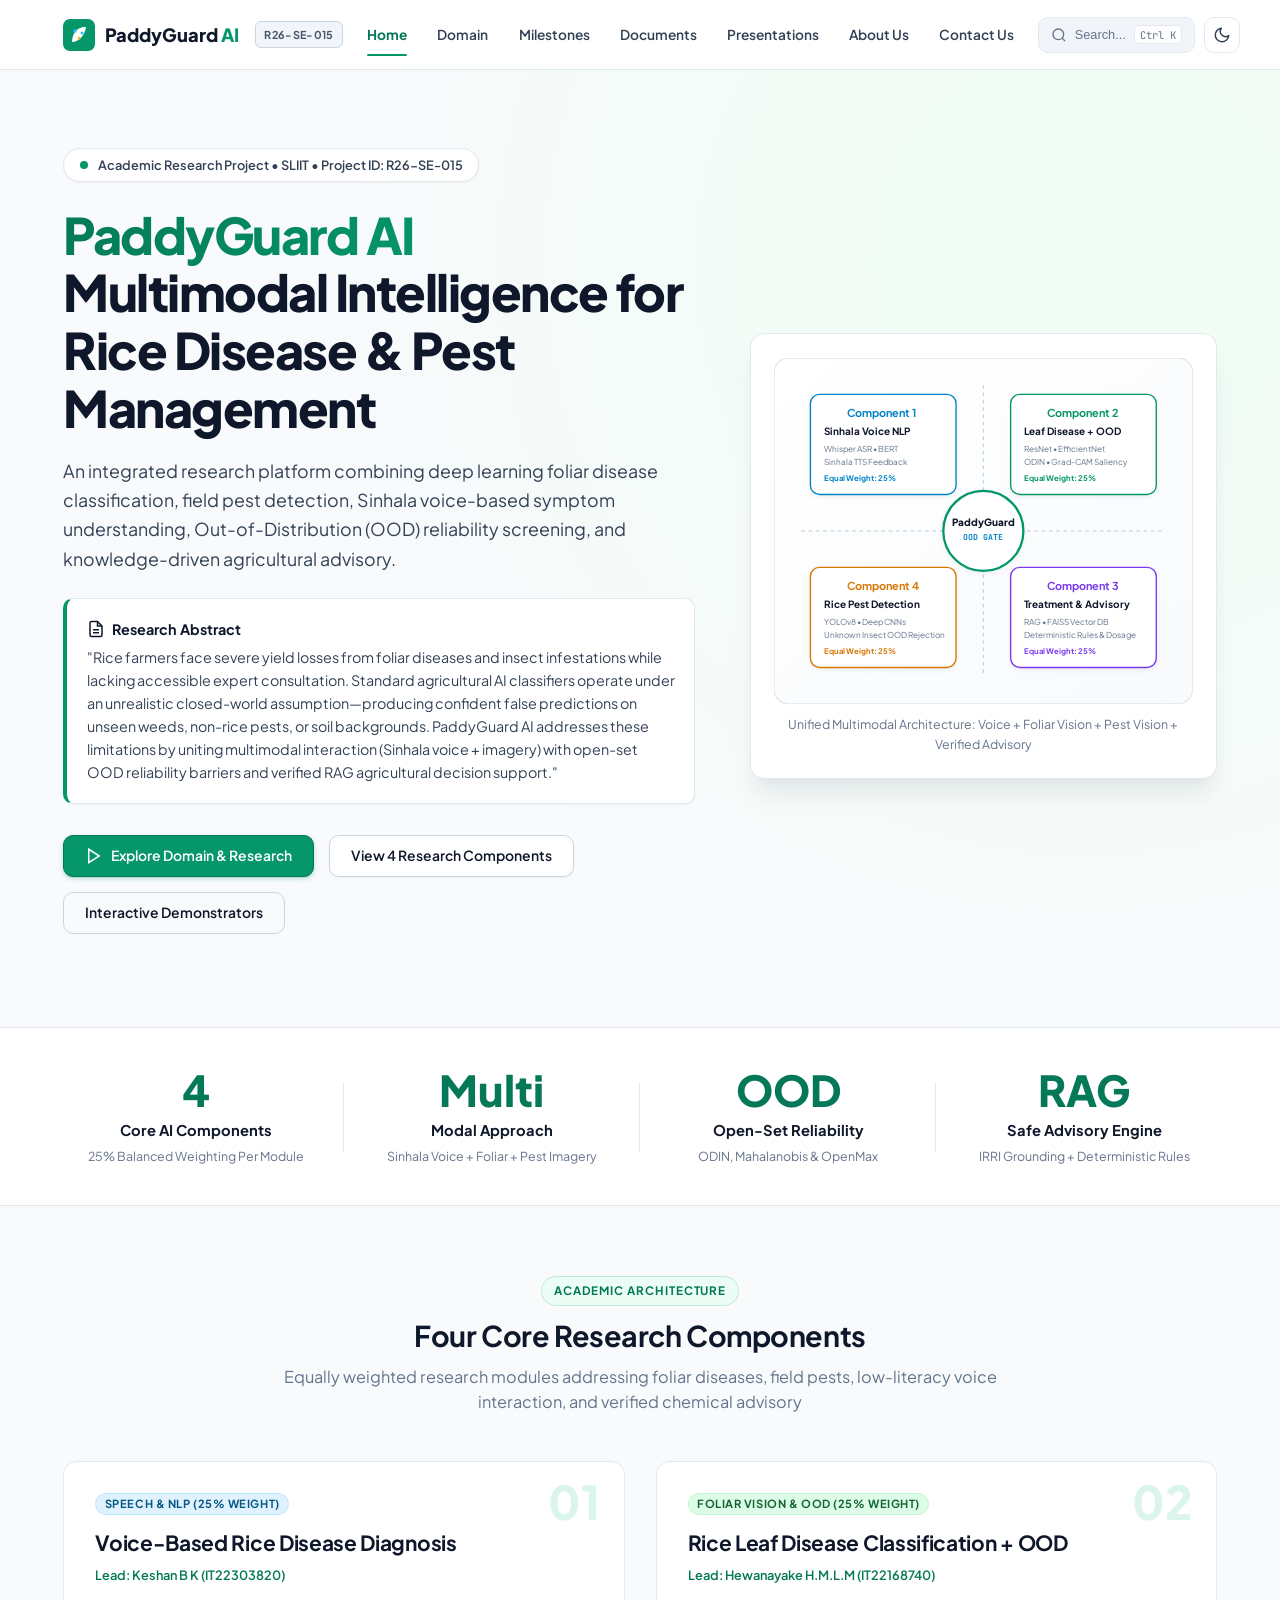
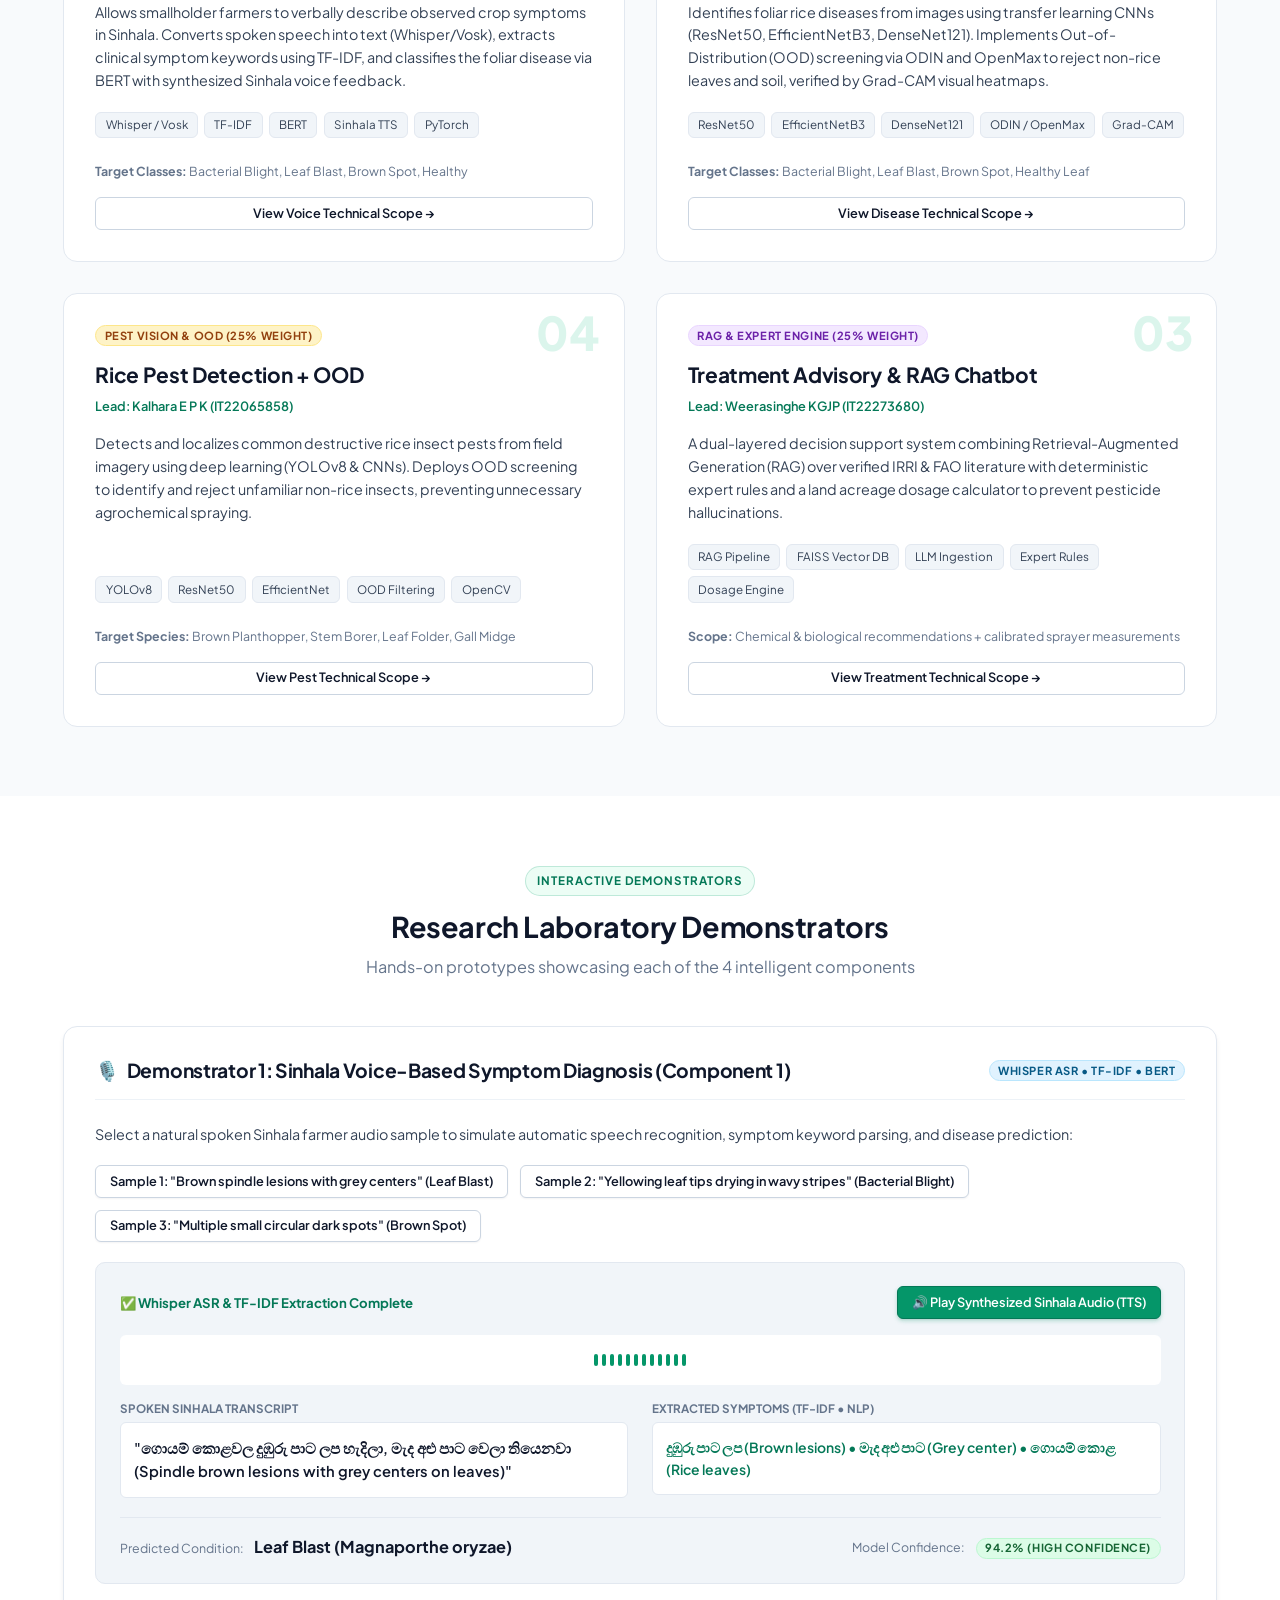
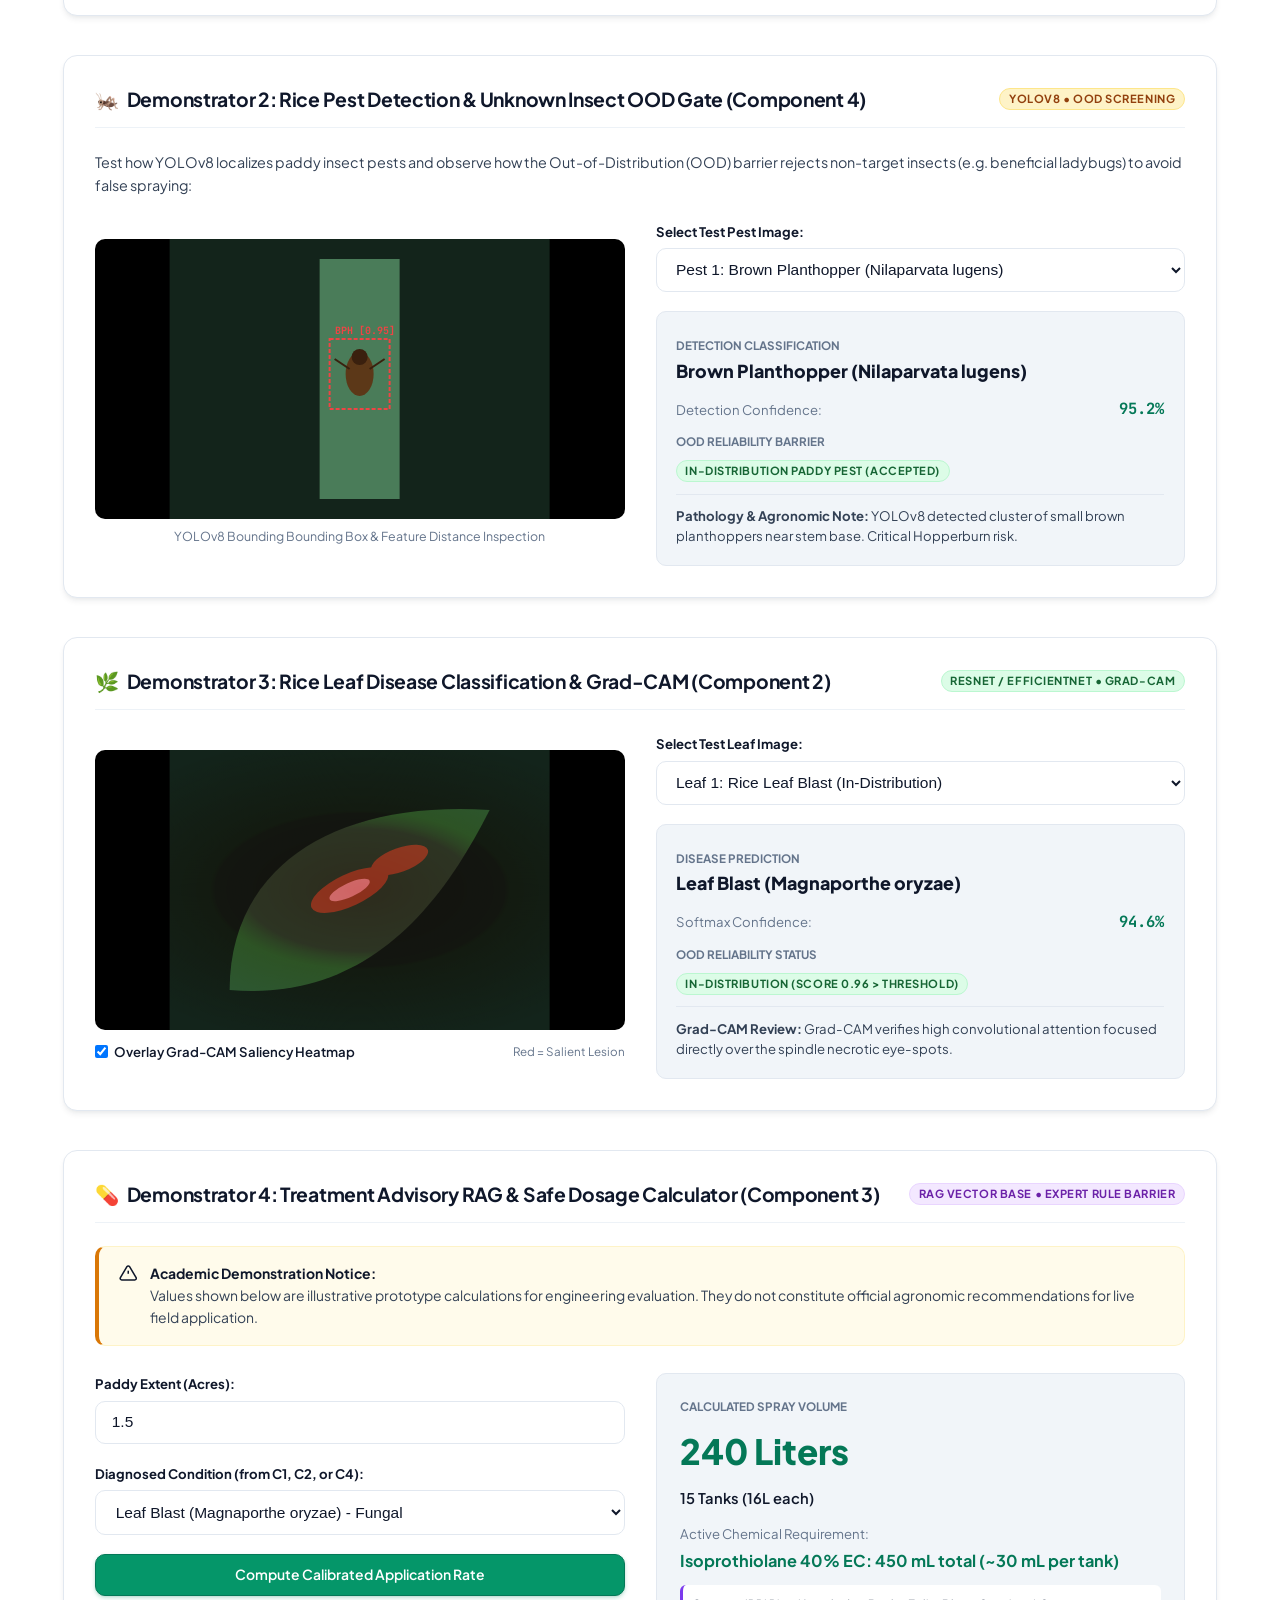
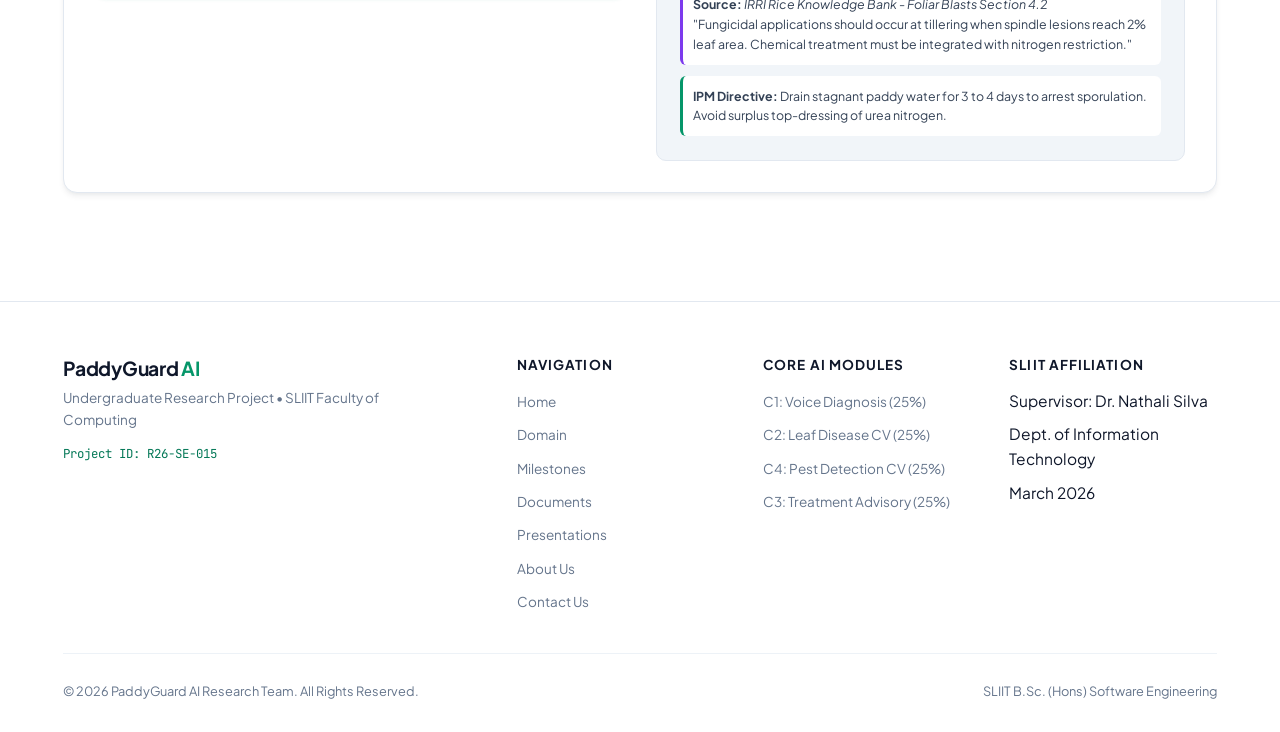
==== index.html @ 1f165900 "donee" ====
<!DOCTYPE html>
<html lang="en" data-theme="light">
<head>
  <meta charset="UTF-8">
  <meta name="viewport" content="width=device-width, initial-scale=1.0">
  <meta http-equiv="X-UA-Compatible" content="ie=edge">

  <!-- SEO Meta Tags -->
  <title>PaddyGuard AI | Multimodal AI Research for Rice Disease &amp; Pest Management</title>
  <meta name="description" content="Academic research website for PaddyGuard AI (Project ID: R26-SE-015, SLIIT). A multimodal AI-based system for rice leaf disease &amp; pest detection, voice diagnosis, treatment recommendation and knowledge assistance.">
  <meta name="keywords" content="PaddyGuard AI, Rice Disease Detection, Rice Pest Detection, Out of Distribution Detection, Voice Diagnosis, RAG Chatbot, Precision Agriculture, SLIIT">
  <meta name="author" content="PaddyGuard AI Research Team">
  <meta name="robots" content="index, follow">

  <link rel="icon" type="image/svg+xml" href="assets/favicon.svg">
  <link rel="preconnect" href="https://fonts.googleapis.com">
  <link rel="preconnect" href="https://fonts.gstatic.com" crossorigin>
  <link href="https://fonts.googleapis.com/css2?family=Plus+Jakarta+Sans:wght@400;500;600;700;800&family=JetBrains+Mono:wght@400;600&display=swap" rel="stylesheet">

  <link rel="stylesheet" href="css/style.css">
  <link rel="stylesheet" href="css/components.css">
  <link rel="stylesheet" href="css/responsive.css">
</head>
<body>

  <div id="scroll-progress" aria-hidden="true"></div>

  <!-- Header -->
  <header class="site-header" role="banner">
    <div class="container nav-container">
      <a href="index.html" class="logo-link" aria-label="PaddyGuard AI Homepage">
        <svg width="32" height="32" viewBox="0 0 64 64" fill="none">
          <rect width="64" height="64" rx="14" fill="#059669" />
          <path d="M18 46 C 18 28, 30 14, 46 16 C 44 32, 32 46, 18 46 Z" fill="#ffffff" />
          <circle cx="24" cy="24" r="3.5" fill="#38bdf8" />
          <circle cx="38" cy="28" r="3" fill="#38bdf8" />
          <circle cx="32" cy="38" r="3" fill="#fbbf24" />
        </svg>
        <span class="logo-text">PaddyGuard <span style="color:var(--brand-emerald)">AI</span></span>
        <span class="logo-badge">R26-SE-015</span>
      </a>

      <nav role="navigation" aria-label="Main Navigation">
        <ul class="nav-menu">
          <li><a href="index.html" class="nav-link active">Home</a></li>
          <li><a href="domain.html" class="nav-link">Domain</a></li>
          <li><a href="milestones.html" class="nav-link">Milestones</a></li>
          <li><a href="documents.html" class="nav-link">Documents</a></li>
          <li><a href="presentations.html" class="nav-link">Presentations</a></li>
          <li><a href="about.html" class="nav-link">About Us</a></li>
          <li><a href="contact.html" class="nav-link">Contact Us</a></li>
        </ul>
      </nav>

      <div class="nav-actions">
        <button id="global-search-btn" class="search-trigger-btn" aria-label="Open Search">
          <svg width="16" height="16" viewBox="0 0 24 24" fill="none" stroke="currentColor" stroke-width="2"><circle cx="11" cy="11" r="8"></circle><line x1="21" y1="21" x2="16.65" y2="16.65"></line></svg>
          <span>Search...</span>
          <kbd class="search-kbd">Ctrl K</kbd>
        </button>
        <button id="theme-toggle-btn" class="icon-btn" aria-label="Toggle Theme">
          <svg width="18" height="18" viewBox="0 0 24 24" fill="none" stroke="currentColor" stroke-width="2"><path d="M21 12.79A9 9 0 1 1 11.21 3 7 7 0 0 0 21 12.79z"></path></svg>
        </button>
        <button id="mobile-menu-btn" class="mobile-menu-btn icon-btn" aria-label="Menu">
          <svg width="22" height="22" viewBox="0 0 24 24" fill="none" stroke="currentColor" stroke-width="2"><line x1="3" y1="12" x2="21" y2="12"></line><line x1="3" y1="6" x2="21" y2="6"></line><line x1="3" y1="18" x2="21" y2="18"></line></svg>
        </button>
      </div>
    </div>
  </header>

  <div id="drawer-backdrop" class="drawer-backdrop" aria-hidden="true"></div>
  <aside id="mobile-nav-drawer" class="mobile-nav-drawer">
    <div class="drawer-header">
      <span style="font-weight:800; color:var(--brand-emerald)">PaddyGuard AI</span>
      <button id="drawer-close-btn" class="icon-btn">✕</button>
    </div>
    <ul class="mobile-nav-links">
      <li><a href="index.html" class="mobile-nav-link active">Home</a></li>
      <li><a href="domain.html" class="mobile-nav-link">Domain &amp; Methodology</a></li>
      <li><a href="milestones.html" class="mobile-nav-link">Milestones Tracker</a></li>
      <li><a href="documents.html" class="mobile-nav-link">Documents Repository</a></li>
      <li><a href="presentations.html" class="mobile-nav-link">Presentations Deck</a></li>
      <li><a href="about.html" class="mobile-nav-link">About Research Team</a></li>
      <li><a href="contact.html" class="mobile-nav-link">Contact &amp; Supervision</a></li>
    </ul>
    <div style="margin-top:auto; font-size:0.8rem; color:var(--text-muted); border-top:1px solid var(--border-color); padding-top:1rem;">
      Project ID: R26-SE-015<br>SLIIT Faculty of Computing
    </div>
  </aside>

  <main id="main-content">

    <!-- ==================== HERO SECTION ==================== -->
    <section class="hero-section">
      <div class="container hero-grid">
        <div class="hero-content">
          <div class="hero-meta-badge">
            <span class="pulse-dot"></span>
            <span>Academic Research Project &bull; SLIIT &bull; Project ID: R26-SE-015</span>
          </div>
          <h1 class="hero-title">
            <span class="gradient-text">PaddyGuard AI</span><br>
            Multimodal Intelligence for Rice Disease &amp; Pest Management
          </h1>
          <p class="hero-lead">
            An integrated research platform combining deep learning foliar disease classification, field pest detection, Sinhala voice-based symptom understanding, Out-of-Distribution (OOD) reliability screening, and knowledge-driven agricultural advisory.
          </p>

          <div class="hero-abstract-card">
            <div class="hero-abstract-title">
              <svg width="18" height="18" viewBox="0 0 24 24" fill="none" stroke="currentColor" stroke-width="2"><path d="M14 2H6a2 2 0 0 0-2 2v16a2 2 0 0 0 2 2h12a2 2 0 0 0 2-2V8z"></path><polyline points="14 2 14 8 20 8"></polyline><line x1="16" y1="13" x2="8" y2="13"></line><line x1="16" y1="17" x2="8" y2="17"></line></svg>
              <span>Research Abstract</span>
            </div>
            <p>
              "Rice farmers face severe yield losses from foliar diseases and insect infestations while lacking accessible expert consultation. Standard agricultural AI classifiers operate under an unrealistic closed-world assumption—producing confident false predictions on unseen weeds, non-rice pests, or soil backgrounds. PaddyGuard AI addresses these limitations by uniting multimodal interaction (Sinhala voice + imagery) with open-set OOD reliability barriers and verified RAG agricultural decision support."
            </p>
          </div>

          <div class="hero-actions">
            <a href="domain.html" class="btn btn-primary">
              <svg width="18" height="18" viewBox="0 0 24 24" fill="none" stroke="currentColor" stroke-width="2"><polygon points="5 3 19 12 5 21 5 3"></polygon></svg>
              Explore Domain &amp; Research
            </a>
            <a href="#four-components" class="btn btn-secondary">
              View 4 Research Components
            </a>
            <a href="#interactive-lab" class="btn btn-outline">
              Interactive Demonstrators
            </a>
          </div>
        </div>

        <!-- Hero Visual: Balanced 4-Quadrant Architecture Diagram -->
        <div class="hero-visual-card">
          <svg viewBox="0 0 460 380" fill="none" class="hero-visual-svg" aria-label="PaddyGuard AI Multimodal Ecosystem">
            <defs>
              <linearGradient id="bgGrad" x1="0%" y1="0%" x2="100%" y2="100%">
                <stop offset="0%" stop-color="#ffffff" />
                <stop offset="100%" stop-color="#f8fafc" />
              </linearGradient>
              <filter id="cardShadow" x="-10%" y="-10%" width="125%" height="125%">
                <feDropShadow dx="0" dy="2" stdDeviation="3" flood-opacity="0.06"/>
              </filter>
            </defs>
            <rect width="460" height="380" rx="16" fill="url(#bgGrad)" stroke="#e2e8f0" stroke-width="1.5" />

            <!-- Connecting Cross Axis -->
            <line x1="230" y1="30" x2="230" y2="350" stroke="#cbd5e1" stroke-width="1.5" stroke-dasharray="4 4"/>
            <line x1="30" y1="190" x2="430" y2="190" stroke="#cbd5e1" stroke-width="1.5" stroke-dasharray="4 4"/>

            <!-- Center Core Hub: Multimodal OOD Gateway -->
            <circle cx="230" cy="190" r="44" fill="#ffffff" stroke="#059669" stroke-width="2.5" filter="url(#cardShadow)"/>
            <text x="230" y="185" font-size="11" font-weight="800" fill="#0f172a" text-anchor="middle" font-family="'Plus Jakarta Sans', sans-serif">PaddyGuard</text>
            <text x="230" y="200" font-size="9" font-weight="700" fill="#0284c7" text-anchor="middle" font-family="'JetBrains Mono', monospace">OOD GATE</text>

            <!-- Q1: Top Left - C1 Voice Diagnosis -->
            <rect x="40" y="40" width="160" height="110" rx="10" fill="#ffffff" stroke="#0284c7" stroke-width="1.5" filter="url(#cardShadow)"/>
            <text x="55" y="65" font-size="18">🎙️</text>
            <text x="80" y="65" font-size="12" font-weight="700" fill="#0284c7">Component 1</text>
            <text x="55" y="85" font-size="11" font-weight="700" fill="#0f172a">Sinhala Voice NLP</text>
            <text x="55" y="103" font-size="9" fill="#64748b">Whisper ASR &bull; BERT</text>
            <text x="55" y="118" font-size="9" fill="#64748b">Sinhala TTS Feedback</text>
            <text x="55" y="135" font-size="8.5" font-weight="700" fill="#0284c7">Equal Weight: 25%</text>

            <!-- Q2: Top Right - C2 Leaf Disease -->
            <rect x="260" y="40" width="160" height="110" rx="10" fill="#ffffff" stroke="#059669" stroke-width="1.5" filter="url(#cardShadow)"/>
            <text x="275" y="65" font-size="18">🌿</text>
            <text x="300" y="65" font-size="12" font-weight="700" fill="#059669">Component 2</text>
            <text x="275" y="85" font-size="11" font-weight="700" fill="#0f172a">Leaf Disease + OOD</text>
            <text x="275" y="103" font-size="9" fill="#64748b">ResNet &bull; EfficientNet</text>
            <text x="275" y="118" font-size="9" fill="#64748b">ODIN &bull; Grad-CAM Saliency</text>
            <text x="275" y="135" font-size="8.5" font-weight="700" fill="#059669">Equal Weight: 25%</text>

            <!-- Q3: Bottom Left - C4 Pest Detection -->
            <rect x="40" y="230" width="160" height="110" rx="10" fill="#ffffff" stroke="#d97706" stroke-width="1.5" filter="url(#cardShadow)"/>
            <text x="55" y="255" font-size="18">🦗</text>
            <text x="80" y="255" font-size="12" font-weight="700" fill="#d97706">Component 4</text>
            <text x="55" y="275" font-size="11" font-weight="700" fill="#0f172a">Rice Pest Detection</text>
            <text x="55" y="293" font-size="9" fill="#64748b">YOLOv8 &bull; Deep CNNs</text>
            <text x="55" y="308" font-size="9" fill="#64748b">Unknown Insect OOD Rejection</text>
            <text x="55" y="325" font-size="8.5" font-weight="700" fill="#d97706">Equal Weight: 25%</text>

            <!-- Q4: Bottom Right - C3 Treatment Advisory -->
            <rect x="260" y="230" width="160" height="110" rx="10" fill="#ffffff" stroke="#7c3aed" stroke-width="1.5" filter="url(#cardShadow)"/>
            <text x="275" y="255" font-size="18">💊</text>
            <text x="300" y="255" font-size="12" font-weight="700" fill="#7c3aed">Component 3</text>
            <text x="275" y="275" font-size="11" font-weight="700" fill="#0f172a">Treatment &amp; Advisory</text>
            <text x="275" y="293" font-size="9" fill="#64748b">RAG &bull; FAISS Vector DB</text>
            <text x="275" y="308" font-size="9" fill="#64748b">Deterministic Rules &amp; Dosage</text>
            <text x="275" y="325" font-size="8.5" font-weight="700" fill="#7c3aed">Equal Weight: 25%</text>
          </svg>

          <div style="text-align:center; font-size:0.8rem; color:var(--text-muted); margin-top:0.75rem;">
            Unified Multimodal Architecture: Voice + Foliar Vision + Pest Vision + Verified Advisory
          </div>
        </div>
      </div>
    </section>

    <!-- ==================== STATS BANNER ==================== -->
    <section class="stats-banner" aria-label="PaddyGuard AI System Pillars">
      <div class="container stats-grid">
        <div class="stat-item">
          <div class="stat-val">4</div>
          <div class="stat-label">Core AI Components</div>
          <div class="stat-desc">25% Balanced Weighting Per Module</div>
        </div>
        <div class="stat-item">
          <div class="stat-val">Multi</div>
          <div class="stat-label">Modal Approach</div>
          <div class="stat-desc">Sinhala Voice + Foliar + Pest Imagery</div>
        </div>
        <div class="stat-item">
          <div class="stat-val">OOD</div>
          <div class="stat-label">Open-Set Reliability</div>
          <div class="stat-desc">ODIN, Mahalanobis &amp; OpenMax</div>
        </div>
        <div class="stat-item">
          <div class="stat-val">RAG</div>
          <div class="stat-label">Safe Advisory Engine</div>
          <div class="stat-desc">IRRI Grounding + Deterministic Rules</div>
        </div>
      </div>
    </section>

    <!-- ==================== FOUR CORE RESEARCH COMPONENTS (BALANCED) ==================== -->
    <section class="section" id="four-components">
      <div class="container">
        <div class="section-header">
          <span class="section-tag">Academic Architecture</span>
          <h2 class="section-title">Four Core Research Components</h2>
          <p class="section-subtitle">
            Equally weighted research modules addressing foliar diseases, field pests, low-literacy voice interaction, and verified chemical advisory
          </p>
        </div>

        <div class="grid grid-2" style="gap:2rem;">

          <!-- C1: Voice Diagnosis -->
          <div class="component-card">
            <span class="component-num">01</span>
            <span class="badge badge-info component-badge">Speech &amp; NLP (25% Weight)</span>
            <h3 class="component-title">Voice-Based Rice Disease Diagnosis</h3>
            <div class="component-lead-by">Lead: Keshan B K (IT22303820)</div>
            <p class="component-desc">
              Allows smallholder farmers to verbally describe observed crop symptoms in Sinhala. Converts spoken speech into text (Whisper/Vosk), extracts clinical symptom keywords using TF-IDF, and classifies the foliar disease via BERT with synthesized Sinhala voice feedback.
            </p>
            <div class="component-tech-pills">
              <span class="tech-pill">Whisper / Vosk</span>
              <span class="tech-pill">TF-IDF</span>
              <span class="tech-pill">BERT</span>
              <span class="tech-pill">Sinhala TTS</span>
              <span class="tech-pill">PyTorch</span>
            </div>
            <div style="font-size:0.8rem; color:var(--text-muted); margin-bottom:1rem;">
              <strong>Target Classes:</strong> Bacterial Blight, Leaf Blast, Brown Spot, Healthy
            </div>
            <a href="domain.html#voice-diagnosis" class="btn btn-outline btn-sm component-footer-btn">
              View Voice Technical Scope &rarr;
            </a>
          </div>

          <!-- C2: Leaf Disease + OOD -->
          <div class="component-card">
            <span class="component-num">02</span>
            <span class="badge badge-success component-badge">Foliar Vision &amp; OOD (25% Weight)</span>
            <h3 class="component-title">Rice Leaf Disease Classification + OOD</h3>
            <div class="component-lead-by">Lead: Hewanayake H.M.L.M (IT22168740)</div>
            <p class="component-desc">
              Identifies foliar rice diseases from images using transfer learning CNNs (ResNet50, EfficientNetB3, DenseNet121). Implements Out-of-Distribution (OOD) screening via ODIN and OpenMax to reject non-rice leaves and soil, verified by Grad-CAM visual heatmaps.
            </p>
            <div class="component-tech-pills">
              <span class="tech-pill">ResNet50</span>
              <span class="tech-pill">EfficientNetB3</span>
              <span class="tech-pill">DenseNet121</span>
              <span class="tech-pill">ODIN / OpenMax</span>
              <span class="tech-pill">Grad-CAM</span>
            </div>
            <div style="font-size:0.8rem; color:var(--text-muted); margin-bottom:1rem;">
              <strong>Target Classes:</strong> Bacterial Blight, Leaf Blast, Brown Spot, Healthy Leaf
            </div>
            <a href="domain.html#disease-classification" class="btn btn-outline btn-sm component-footer-btn">
              View Disease Technical Scope &rarr;
            </a>
          </div>

          <!-- C4: Pest Detection + OOD -->
          <div class="component-card">
            <span class="component-num">04</span>
            <span class="badge badge-warning component-badge">Pest Vision &amp; OOD (25% Weight)</span>
            <h3 class="component-title">Rice Pest Detection + OOD</h3>
            <div class="component-lead-by">Lead: Kalhara E P K (IT22065858)</div>
            <p class="component-desc">
              Detects and localizes common destructive rice insect pests from field imagery using deep learning (YOLOv8 &amp; CNNs). Deploys OOD screening to identify and reject unfamiliar non-rice insects, preventing unnecessary agrochemical spraying.
            </p>
            <div class="component-tech-pills">
              <span class="tech-pill">YOLOv8</span>
              <span class="tech-pill">ResNet50</span>
              <span class="tech-pill">EfficientNet</span>
              <span class="tech-pill">OOD Filtering</span>
              <span class="tech-pill">OpenCV</span>
            </div>
            <div style="font-size:0.8rem; color:var(--text-muted); margin-bottom:1rem;">
              <strong>Target Species:</strong> Brown Planthopper, Stem Borer, Leaf Folder, Gall Midge
            </div>
            <a href="domain.html#pest-detection" class="btn btn-outline btn-sm component-footer-btn">
              View Pest Technical Scope &rarr;
            </a>
          </div>

          <!-- C3: Treatment Advisory & Chatbot -->
          <div class="component-card">
            <span class="component-num">03</span>
            <span class="badge badge-purple component-badge">RAG &amp; Expert Engine (25% Weight)</span>
            <h3 class="component-title">Treatment Advisory &amp; RAG Chatbot</h3>
            <div class="component-lead-by">Lead: Weerasinghe KGJP (IT22273680)</div>
            <p class="component-desc">
              A dual-layered decision support system combining Retrieval-Augmented Generation (RAG) over verified IRRI &amp; FAO literature with deterministic expert rules and a land acreage dosage calculator to prevent pesticide hallucinations.
            </p>
            <div class="component-tech-pills">
              <span class="tech-pill">RAG Pipeline</span>
              <span class="tech-pill">FAISS Vector DB</span>
              <span class="tech-pill">LLM Ingestion</span>
              <span class="tech-pill">Expert Rules</span>
              <span class="tech-pill">Dosage Engine</span>
            </div>
            <div style="font-size:0.8rem; color:var(--text-muted); margin-bottom:1rem;">
              <strong>Scope:</strong> Chemical &amp; biological recommendations + calibrated sprayer measurements
            </div>
            <a href="domain.html#treatment-advisory" class="btn btn-outline btn-sm component-footer-btn">
              View Treatment Technical Scope &rarr;
            </a>
          </div>

        </div>
      </div>
    </section>

    <!-- ==================== FOUR INTERACTIVE RESEARCH DEMONSTRATORS ==================== -->
    <section class="section" style="background:var(--bg-secondary);" id="interactive-lab">
      <div class="container">
        <div class="section-header">
          <span class="section-tag">Interactive Demonstrators</span>
          <h2 class="section-title">Research Laboratory Demonstrators</h2>
          <p class="section-subtitle">
            Hands-on prototypes showcasing each of the 4 intelligent components
          </p>
        </div>

        <!-- DEMO 1: VOICE DIAGNOSIS SIMULATOR (C1) -->
        <div class="sim-widget">
          <div class="sim-header">
            <h3 class="sim-title">
              <span>🎙️</span> Demonstrator 1: Sinhala Voice-Based Symptom Diagnosis (Component 1)
            </h3>
            <span class="badge badge-info">Whisper ASR &bull; TF-IDF &bull; BERT</span>
          </div>

          <p style="font-size:0.925rem; color:var(--text-secondary); margin-bottom:1.25rem;">
            Select a natural spoken Sinhala farmer audio sample to simulate automatic speech recognition, symptom keyword parsing, and disease prediction:
          </p>

          <div class="voice-sample-btn-group">
            <button class="btn btn-secondary btn-sm voice-sample-btn active" data-sample="blast">
              Sample 1: "Brown spindle lesions with grey centers" (Leaf Blast)
            </button>
            <button class="btn btn-secondary btn-sm voice-sample-btn" data-sample="blight">
              Sample 2: "Yellowing leaf tips drying in wavy stripes" (Bacterial Blight)
            </button>
            <button class="btn btn-secondary btn-sm voice-sample-btn" data-sample="brownspot">
              Sample 3: "Multiple small circular dark spots" (Brown Spot)
            </button>
          </div>

          <div class="voice-sim-box">
            <div style="display:flex; justify-content:space-between; align-items:center; flex-wrap:wrap; gap:0.5rem;">
              <span id="voice-sim-status" style="font-size:0.85rem; font-weight:700; color:var(--brand-emerald-dark);">
                ✅ Whisper ASR &amp; TF-IDF Extraction Complete
              </span>
              <button id="voice-play-tts-btn" class="btn btn-primary btn-sm">
                🔊 Play Synthesized Sinhala Audio (TTS)
              </button>
            </div>

            <div class="audio-waveform-canvas">
              <span class="waveform-bar"></span><span class="waveform-bar"></span><span class="waveform-bar"></span>
              <span class="waveform-bar"></span><span class="waveform-bar"></span><span class="waveform-bar"></span>
              <span class="waveform-bar"></span><span class="waveform-bar"></span><span class="waveform-bar"></span>
              <span class="waveform-bar"></span><span class="waveform-bar"></span><span class="waveform-bar"></span>
            </div>

            <div style="display:grid; grid-template-columns:1fr 1fr; gap:1.5rem; margin-top:1rem;">
              <div>
                <div style="font-size:0.75rem; text-transform:uppercase; color:var(--text-muted); font-weight:700; margin-bottom:0.25rem;">Spoken Sinhala Transcript</div>
                <div id="voice-transcript-text" style="font-size:0.95rem; font-weight:600; color:var(--text-primary); background:var(--bg-card); padding:0.85rem; border-radius:var(--radius-sm); border:1px solid var(--border-color);">
                  "ගොයම් කොළවල දුඹුරු පාට ලප හැදිලා, මැද අළු පාට වෙලා තියෙනවා (Spindle brown lesions with grey centers on leaves)"
                </div>
              </div>
              <div>
                <div style="font-size:0.75rem; text-transform:uppercase; color:var(--text-muted); font-weight:700; margin-bottom:0.25rem;">Extracted Symptoms (TF-IDF &bull; NLP)</div>
                <div id="voice-entities-text" style="font-size:0.9rem; color:var(--brand-forest); background:var(--bg-card); padding:0.85rem; border-radius:var(--radius-sm); border:1px solid var(--border-color); font-weight:600;">
                  දුඹුරු පාට ලප (Brown lesions) &bull; මැද අළු පාට (Grey center) &bull; ගොයම් කොළ (Rice leaves)
                </div>
              </div>
            </div>

            <div style="display:flex; justify-content:space-between; align-items:center; margin-top:1.25rem; padding-top:1rem; border-top:1px solid var(--border-color); flex-wrap:wrap; gap:0.5rem;">
              <div>
                <span style="font-size:0.8rem; color:var(--text-muted);">Predicted Condition:</span>
                <strong id="voice-predicted-disease" style="font-size:1.05rem; color:var(--text-primary); margin-left:0.5rem;">Leaf Blast (Magnaporthe oryzae)</strong>
              </div>
              <div>
                <span style="font-size:0.8rem; color:var(--text-muted);">Model Confidence:</span>
                <span id="voice-confidence-score" class="badge badge-success" style="margin-left:0.5rem;">94.2% (High Confidence)</span>
              </div>
            </div>
          </div>
        </div>

        <!-- DEMO 2: RICE PEST DETECTION & UNKNOWN INSECT OOD GATE (C4) -->
        <div class="sim-widget">
          <div class="sim-header">
            <h3 class="sim-title">
              <span>🦗</span> Demonstrator 2: Rice Pest Detection &amp; Unknown Insect OOD Gate (Component 4)
            </h3>
            <span class="badge badge-warning">YOLOv8 &bull; OOD Screening</span>
          </div>

          <p style="font-size:0.925rem; color:var(--text-secondary); margin-bottom:1.5rem;">
            Test how YOLOv8 localizes paddy insect pests and observe how the Out-of-Distribution (OOD) barrier rejects non-target insects (e.g. beneficial ladybugs) to avoid false spraying:
          </p>

          <div class="gradcam-grid">
            <div>
              <div class="leaf-view-card">
                <svg id="pest-image-svg" class="leaf-svg-render" viewBox="0 0 380 280">
                  <!-- Populated via initPestVisualizer -->
                </svg>
              </div>
              <div style="font-size:0.8rem; color:var(--text-muted); margin-top:0.5rem; text-align:center;">
                YOLOv8 Bounding Bounding Box &amp; Feature Distance Inspection
              </div>
            </div>

            <div>
              <div class="calc-input-group">
                <label for="pest-sample-select">Select Test Pest Image:</label>
                <select id="pest-sample-select" class="calc-input">
                  <option value="bph">Pest 1: Brown Planthopper (Nilaparvata lugens)</option>
                  <option value="stemborer">Pest 2: Rice Stem Borer (Scirpophaga incertulas)</option>
                  <option value="leaffolder">Pest 3: Rice Leaf Folder (Cnaphalocrocis medinalis)</option>
                  <option value="gallmidge">Pest 4: Rice Gall Midge (Orseolia oryzae)</option>
                  <option value="ood-bug">Pest 5: Non-Rice Insect / Beneficial Ladybug (OOD Probe)</option>
                </select>
              </div>

              <div style="background:var(--bg-tertiary); padding:1.25rem; border-radius:var(--radius-md); border:1px solid var(--border-color);">
                <div style="margin-bottom:0.75rem;">
                  <span style="font-size:0.75rem; text-transform:uppercase; color:var(--text-muted); font-weight:700;">Detection Classification</span>
                  <div id="pest-pred-label" style="font-size:1.15rem; font-weight:800; color:var(--text-primary);">
                    Brown Planthopper (Nilaparvata lugens)
                  </div>
                </div>

                <div style="margin-bottom:0.75rem; display:flex; align-items:center; justify-content:space-between;">
                  <span style="font-size:0.85rem; color:var(--text-muted);">Detection Confidence:</span>
                  <strong id="pest-pred-conf" style="font-family:var(--font-mono); color:var(--brand-emerald-dark);">95.2%</strong>
                </div>

                <div style="margin-bottom:0.75rem;">
                  <span style="font-size:0.75rem; text-transform:uppercase; color:var(--text-muted); font-weight:700; display:block; margin-bottom:0.35rem;">OOD Reliability Barrier</span>
                  <span id="pest-ood-status" class="badge badge-success">In-Distribution Paddy Pest (Accepted)</span>
                </div>

                <div style="font-size:0.85rem; color:var(--text-secondary); line-height:1.5; border-top:1px solid var(--border-color); padding-top:0.75rem;">
                  <strong>Pathology &amp; Agronomic Note:</strong> <span id="pest-action-note">YOLOv8 detected cluster of small brown planthoppers near stem base. Critical Hopperburn risk.</span>
                </div>
              </div>
            </div>
          </div>
        </div>

        <!-- DEMO 3: LEAF DISEASE GRAD-CAM & OOD (C2) -->
        <div class="sim-widget">
          <div class="sim-header">
            <h3 class="sim-title">
              <span>🌿</span> Demonstrator 3: Rice Leaf Disease Classification &amp; Grad-CAM (Component 2)
            </h3>
            <span class="badge badge-success">ResNet / EfficientNet &bull; Grad-CAM</span>
          </div>

          <div class="gradcam-grid">
            <div>
              <div class="leaf-view-card">
                <svg id="disease-leaf-svg" class="leaf-svg-render" viewBox="0 0 380 280">
                  <!-- Injected via initDiseaseVisualizer -->
                </svg>
                <div id="disease-heatmap-layer" class="heatmap-overlay"></div>
              </div>
              <div style="display:flex; justify-content:space-between; align-items:center; margin-top:0.75rem;">
                <label style="font-size:0.85rem; font-weight:600; cursor:pointer; display:flex; align-items:center; gap:0.4rem;">
                  <input type="checkbox" id="disease-toggle-heatmap" checked>
                  <span>Overlay Grad-CAM Saliency Heatmap</span>
                </label>
                <span style="font-size:0.75rem; color:var(--text-muted);">Red = Salient Lesion</span>
              </div>
            </div>

            <div>
              <div class="calc-input-group">
                <label for="disease-sample-select">Select Test Leaf Image:</label>
                <select id="disease-sample-select" class="calc-input">
                  <option value="blast">Leaf 1: Rice Leaf Blast (In-Distribution)</option>
                  <option value="blight">Leaf 2: Bacterial Leaf Blight (In-Distribution)</option>
                  <option value="brownspot">Leaf 3: Rice Brown Spot (In-Distribution)</option>
                  <option value="healthy">Leaf 4: Healthy Rice Leaf (In-Distribution)</option>
                  <option value="ood-weed">Leaf 5: Non-Rice Weed / Mango Leaf (OOD Probe)</option>
                </select>
              </div>

              <div style="background:var(--bg-tertiary); padding:1.25rem; border-radius:var(--radius-md); border:1px solid var(--border-color);">
                <div style="margin-bottom:0.75rem;">
                  <span style="font-size:0.75rem; text-transform:uppercase; color:var(--text-muted); font-weight:700;">Disease Prediction</span>
                  <div id="disease-pred-label" style="font-size:1.15rem; font-weight:800; color:var(--text-primary);">
                    Leaf Blast (Magnaporthe oryzae)
                  </div>
                </div>

                <div style="margin-bottom:0.75rem; display:flex; align-items:center; justify-content:space-between;">
                  <span style="font-size:0.85rem; color:var(--text-muted);">Softmax Confidence:</span>
                  <strong id="disease-pred-conf" style="font-family:var(--font-mono); color:var(--brand-emerald-dark);">94.6%</strong>
                </div>

                <div style="margin-bottom:0.75rem;">
                  <span style="font-size:0.75rem; text-transform:uppercase; color:var(--text-muted); font-weight:700; display:block; margin-bottom:0.35rem;">OOD Reliability Status</span>
                  <span id="disease-ood-status" class="badge badge-success">In-Distribution (Score 0.96 > Threshold)</span>
                </div>

                <div style="font-size:0.85rem; color:var(--text-secondary); line-height:1.5; border-top:1px solid var(--border-color); padding-top:0.75rem;">
                  <strong>Grad-CAM Review:</strong> <span id="disease-explain-note">Grad-CAM verifies high convolutional attention focused directly over the spindle necrotic eye-spots.</span>
                </div>
              </div>
            </div>
          </div>
        </div>

        <!-- DEMO 4: TREATMENT ADVISORY & DOSAGE ENGINE (C3) -->
        <div class="sim-widget">
          <div class="sim-header">
            <h3 class="sim-title">
              <span>💊</span> Demonstrator 4: Treatment Advisory RAG &amp; Safe Dosage Calculator (Component 3)
            </h3>
            <span class="badge badge-purple">RAG Vector Base &bull; Expert Rule Barrier</span>
          </div>

          <div class="academic-notice warning">
            <svg width="20" height="20" viewBox="0 0 24 24" fill="none" stroke="currentColor" stroke-width="2"><path d="M10.29 3.86L1.82 18a2 2 0 0 0 1.71 3h16.94a2 2 0 0 0 1.71-3L13.71 3.86a2 2 0 0 0-3.42 0z"></path><line x1="12" y1="9" x2="12" y2="13"></line><line x1="12" y1="17" x2="12.01" y2="17"></line></svg>
            <div>
              <strong>Academic Demonstration Notice:</strong>
              <p>Values shown below are illustrative prototype calculations for engineering evaluation. They do not constitute official agronomic recommendations for live field application.</p>
            </div>
          </div>

          <div class="dosage-calc-grid">
            <div>
              <div class="calc-input-group">
                <label for="advisory-acres-input">Paddy Extent (Acres):</label>
                <input type="number" id="advisory-acres-input" class="calc-input" value="1.5" min="0.25" max="20" step="0.25">
              </div>

              <div class="calc-input-group">
                <label for="advisory-target-select">Diagnosed Condition (from C1, C2, or C4):</label>
                <select id="advisory-target-select" class="calc-input">
                  <option value="blast">Leaf Blast (Magnaporthe oryzae) - Fungal</option>
                  <option value="blight">Bacterial Leaf Blight (Xanthomonas oryzae) - Bacterial</option>
                  <option value="bph">Brown Planthopper (Nilaparvata lugens) - Insect Pest</option>
                  <option value="stemborer">Rice Stem Borer (Scirpophaga incertulas) - Insect Pest</option>
                </select>
              </div>

              <button id="advisory-calc-btn" class="btn btn-primary" style="width:100%;">
                Compute Calibrated Application Rate
              </button>
            </div>

            <div class="calc-result-card">
              <span style="font-size:0.75rem; text-transform:uppercase; color:var(--text-muted); font-weight:700;">Calculated Spray Volume</span>
              <div id="advisory-water-vol" class="calc-highlight-number">240 Liters</div>
              <div id="advisory-tank-count" style="font-size:0.95rem; font-weight:600; color:var(--text-primary); margin-bottom:0.75rem;">15 Tanks (16L each)</div>

              <div style="font-size:0.85rem; color:var(--text-muted); margin-bottom:0.25rem;">Active Chemical Requirement:</div>
              <div id="advisory-chem-amount" style="font-size:1.05rem; font-weight:700; color:var(--brand-forest); margin-bottom:0.75rem;">
                Isoprothiolane 40% EC: 450 mL total (~30 mL per tank)
              </div>

              <div id="advisory-rag-snippet" style="font-size:0.8rem; color:var(--text-secondary); background:var(--bg-secondary); padding:0.65rem; border-radius:var(--radius-sm); margin-bottom:0.75rem; border-left:3px solid var(--brand-purple);">
                <strong>Source:</strong> <em>IRRI Rice Knowledge Bank</em><br>
                "Chemical treatment must be integrated with nitrogen restriction."
              </div>

              <div style="font-size:0.8rem; color:var(--text-secondary); background:var(--bg-secondary); padding:0.65rem; border-radius:var(--radius-sm); border-left:3px solid var(--brand-emerald);">
                <strong>IPM Directive:</strong> <span id="advisory-ipm-note">Drain stagnant paddy water for 3-4 days to arrest sporulation.</span>
              </div>
            </div>
          </div>
        </div>

      </div>
    </section>

  </main>

  <!-- Footer -->
  <footer class="site-footer" role="contentinfo">
    <div class="container">
      <div class="footer-grid">
        <div class="footer-brand">
          <h3>PaddyGuard <span style="color:var(--brand-emerald)">AI</span></h3>
          <p>Undergraduate Research Project &bull; SLIIT Faculty of Computing</p>
          <div style="font-family:var(--font-mono); font-size:0.8rem; color:var(--brand-emerald-dark); margin-top:0.5rem;">
            Project ID: R26-SE-015
          </div>
        </div>
        <div class="footer-col">
          <h4>Navigation</h4>
          <ul class="footer-links">
            <li><a href="index.html">Home</a></li>
            <li><a href="domain.html">Domain</a></li>
            <li><a href="milestones.html">Milestones</a></li>
            <li><a href="documents.html">Documents</a></li>
            <li><a href="presentations.html">Presentations</a></li>
            <li><a href="about.html">About Us</a></li>
            <li><a href="contact.html">Contact Us</a></li>
          </ul>
        </div>
        <div class="footer-col">
          <h4>Core AI Modules</h4>
          <ul class="footer-links">
            <li><a href="domain.html#voice-diagnosis">C1: Voice Diagnosis (25%)</a></li>
            <li><a href="domain.html#disease-classification">C2: Leaf Disease CV (25%)</a></li>
            <li><a href="domain.html#pest-detection">C4: Pest Detection CV (25%)</a></li>
            <li><a href="domain.html#treatment-advisory">C3: Treatment Advisory (25%)</a></li>
          </ul>
        </div>
        <div class="footer-col">
          <h4>SLIIT Affiliation</h4>
          <ul class="footer-links">
            <li><span>Supervisor: Dr. Nathali Silva</span></li>
            <li><span>Dept. of Information Technology</span></li>
            <li><span>March 2026</span></li>
          </ul>
        </div>
      </div>
      <div class="footer-bottom">
        <div>&copy; 2026 PaddyGuard AI Research Team. All Rights Reserved.</div>
        <div>SLIIT B.Sc. (Hons) Software Engineering</div>
      </div>
    </div>
  </footer>

  <button id="back-to-top" aria-label="Back to Top">
    <svg width="20" height="20" viewBox="0 0 24 24" fill="none" stroke="currentColor" stroke-width="2.5"><polyline points="18 15 12 9 6 15"></polyline></svg>
  </button>

  <!-- Search Modal -->
  <div id="search-modal" class="modal-overlay" role="dialog" aria-modal="true">
    <div class="modal-content search-modal-content">
      <button class="modal-close-btn">✕</button>
      <h3 style="font-size:1.25rem; margin-bottom:1rem;">Search Research Documentation</h3>
      <div class="search-input-wrapper">
        <input type="text" id="global-search-input" placeholder="Search components, pests, diseases, voice, milestones..." autocomplete="off">
        <span id="search-results-count" style="font-size:0.75rem; color:var(--text-muted); font-family:var(--font-mono);">0 results</span>
      </div>
      <ul id="search-results-list" class="search-results-list"></ul>
    </div>
  </div>

  <script src="js/data.js"></script>
  <script src="js/main.js"></script>
  <script src="js/search.js"></script>
  <script src="js/interactive.js"></script>
</body>
</html>
---- css/style.css ----
/* ==========================================================================
   PaddyGuard AI - Academic Research Web Design System (Clean & Modern 2026)
   Light & Slate-Dark Themes, High Usability, Professional Typography,
   Clean Spacing, Tactile Buttons, Crisp Navbar
   ========================================================================== */

:root {
  /* ----------------- LIGHT THEME (DEFAULT) ----------------- */
  /* Clean, crisp academic research palette (Stanford / Nature / Vercel style) */
  --bg-primary: #f8fafc;        /* Soft modern slate-50 */
  --bg-secondary: #ffffff;      /* Pure clean white */
  --bg-tertiary: #f1f5f9;       /* Slate-100 */
  --bg-card: #ffffff;
  --bg-card-hover: #ffffff;
  --bg-glass: rgba(255, 255, 255, 0.92);

  --text-primary: #0f172a;      /* Rich dark slate-900 */
  --text-secondary: #334155;    /* Slate-700 */
  --text-muted: #64748b;        /* Slate-500 */
  --text-light: #94a3b8;        /* Slate-400 */

  --border-color: #e2e8f0;      /* Slate-200 */
  --border-subtle: #edf2f7;
  --border-focus: #059669;

  /* Refined, Elegant Brand Accents (NOT swamp green!) */
  --brand-forest: #047857;      /* Emerald-700 */
  --brand-forest-dark: #064e3b; /* Emerald-800 */
  --brand-emerald: #059669;     /* Emerald-600 */
  --brand-emerald-dark: #047857;
  --brand-emerald-light: #ecfdf5;/* Emerald-50 */
  --brand-emerald-faint: #f0fdf4;

  --brand-gold: #d97706;        /* Amber-600 */
  --brand-gold-light: #fef3c7;
  --brand-cyan: #0284c7;        /* Sky-600 */
  --brand-cyan-light: #e0f2fe;
  --brand-purple: #7c3aed;      /* Violet-600 */
  --brand-purple-light: #f3e8ff;
  --brand-danger: #dc2626;
  --brand-danger-light: #fee2e2;

  /* Typography */
  --font-sans: 'Plus Jakarta Sans', system-ui, -apple-system, BlinkMacSystemFont, 'Segoe UI', Roboto, Helvetica, Arial, sans-serif;
  --font-mono: 'JetBrains Mono', 'Fira Code', Menlo, Consolas, monospace;

  /* Shadows */
  --shadow-sm: 0 1px 2px 0 rgba(15, 23, 42, 0.05);
  --shadow-md: 0 4px 6px -1px rgba(15, 23, 42, 0.07), 0 2px 4px -2px rgba(15, 23, 42, 0.05);
  --shadow-lg: 0 10px 15px -3px rgba(15, 23, 42, 0.08), 0 4px 6px -4px rgba(15, 23, 42, 0.03);
  --shadow-xl: 0 20px 25px -5px rgba(15, 23, 42, 0.08), 0 8px 10px -6px rgba(15, 23, 42, 0.03);

  /* Radius & Nav Dimensions */
  --radius-sm: 6px;
  --radius-md: 10px;
  --radius-lg: 14px;
  --radius-full: 9999px;
  --nav-height: 70px;
  --max-width: 1200px;

  /* Transitions */
  --transition-fast: 150ms ease;
  --transition-normal: 250ms ease;
}

/* ----------------- DARK THEME (PREMIUM SLATE / ZINC) ----------------- */
/* Clean tech dark mode (GitHub / Vercel style) - NOT muddy green! */
[data-theme="dark"] {
  --bg-primary: #090d16;        /* Deep clean midnight navy-slate */
  --bg-secondary: #0f172a;      /* Slate-900 */
  --bg-tertiary: #1e293b;       /* Slate-800 */
  --bg-card: #0f172a;           /* Clean dark slate card */
  --bg-card-hover: #162035;
  --bg-glass: rgba(15, 23, 42, 0.92);

  --text-primary: #f8fafc;      /* Slate-50 */
  --text-secondary: #cbd5e1;    /* Slate-300 */
  --text-muted: #94a3b8;        /* Slate-400 */
  --text-light: #64748b;        /* Slate-500 */

  --border-color: #243046;      /* Crisp slate border */
  --border-subtle: #1a2436;
  --border-focus: #10b981;

  --brand-forest: #10b981;
  --brand-forest-dark: #059669;
  --brand-emerald: #10b981;
  --brand-emerald-dark: #059669;
  --brand-emerald-light: rgba(16, 185, 129, 0.15);
  --brand-emerald-faint: rgba(16, 185, 129, 0.1);

  --brand-gold: #fbbf24;
  --brand-gold-light: rgba(251, 191, 36, 0.15);
  --brand-cyan: #38bdf8;
  --brand-cyan-light: rgba(56, 189, 248, 0.15);
  --brand-purple: #c084fc;
  --brand-purple-light: rgba(192, 132, 252, 0.15);
  --brand-danger: #f87171;
  --brand-danger-light: rgba(248, 113, 113, 0.15);

  --shadow-sm: 0 1px 2px 0 rgba(0, 0, 0, 0.35);
  --shadow-md: 0 4px 6px -1px rgba(0, 0, 0, 0.45);
  --shadow-lg: 0 10px 15px -3px rgba(0, 0, 0, 0.55);
  --shadow-xl: 0 20px 25px -5px rgba(0, 0, 0, 0.65);
}

/* ==================== RESET & BASE ==================== */
*, *::before, *::after {
  box-sizing: border-box;
  margin: 0;
  padding: 0;
}

html {
  font-family: var(--font-sans);
  font-size: 15.5px;
  line-height: 1.6;
  color: var(--text-primary);
  background-color: var(--bg-primary);
  scroll-behavior: smooth;
  -webkit-font-smoothing: antialiased;
  -moz-osx-font-smoothing: grayscale;
}

body {
  min-height: 100vh;
  display: flex;
  flex-direction: column;
  overflow-x: hidden;
  background-color: var(--bg-primary);
  color: var(--text-primary);
  transition: background-color var(--transition-normal), color var(--transition-normal);
}

:focus-visible {
  outline: 2px solid var(--brand-emerald);
  outline-offset: 3px;
}

#scroll-progress {
  position: fixed;
  top: 0;
  left: 0;
  width: 0%;
  height: 3px;
  background: var(--brand-emerald);
  z-index: 1000;
  transition: width 0.1s ease-out;
}

h1, h2, h3, h4, h5, h6 {
  color: var(--text-primary);
  font-weight: 700;
  line-height: 1.28;
  letter-spacing: -0.015em;
}

h1 { font-size: 2.35rem; }
h2 { font-size: 1.85rem; }
h3 { font-size: 1.35rem; }
h4 { font-size: 1.1rem; }
p { color: var(--text-secondary); margin-bottom: 0.85rem; }
p:last-child { margin-bottom: 0; }

a {
  color: inherit;
  text-decoration: none;
  transition: color var(--transition-fast);
}

a:hover {
  color: var(--brand-emerald);
}

.text-link {
  color: var(--brand-forest);
  text-decoration: underline;
  text-underline-offset: 3px;
}

.text-link:hover {
  color: var(--brand-emerald);
}

img, svg {
  display: block;
  max-width: 100%;
}

.container {
  width: 100%;
  max-width: var(--max-width);
  margin-left: auto;
  margin-right: auto;
  padding-left: 1.5rem;
  padding-right: 1.5rem;
}

.section {
  padding: 4.5rem 0;
  position: relative;
}

.page-header-section {
  padding: 3.5rem 0 2.25rem 0;
  background: var(--bg-tertiary);
  border-bottom: 1px solid var(--border-color);
}

.page-title {
  font-size: 2.5rem;
  font-weight: 800;
  letter-spacing: -0.025em;
  margin-bottom: 0.65rem;
  color: var(--text-primary);
}

.page-subtitle {
  font-size: 1.05rem;
  color: var(--text-secondary);
  max-width: 860px;
  line-height: 1.6;
}

/* Breadcrumbs */
.breadcrumb-nav {
  display: flex;
  align-items: center;
  gap: 0.45rem;
  font-size: 0.85rem;
  color: var(--text-muted);
  margin-bottom: 0.85rem;
}

.breadcrumb-nav a {
  color: var(--text-muted);
  text-decoration: none;
}

.breadcrumb-nav a:hover {
  color: var(--brand-emerald);
}

.breadcrumb-separator {
  color: var(--text-light);
  font-size: 0.75rem;
}

.breadcrumb-current {
  color: var(--text-primary);
  font-weight: 600;
}

.section-header {
  text-align: center;
  max-width: 720px;
  margin: 0 auto 3rem auto;
}

.section-tag {
  display: inline-flex;
  align-items: center;
  gap: 0.4rem;
  font-size: 0.75rem;
  font-weight: 700;
  text-transform: uppercase;
  letter-spacing: 0.08em;
  color: var(--brand-forest);
  background: var(--brand-emerald-light);
  border: 1px solid rgba(5, 150, 105, 0.2);
  padding: 0.3rem 0.75rem;
  border-radius: var(--radius-full);
  margin-bottom: 0.75rem;
}

[data-theme="dark"] .section-tag {
  color: #34d399;
}

.section-title {
  margin-bottom: 0.65rem;
}

.section-subtitle {
  font-size: 1.05rem;
  color: var(--text-muted);
  line-height: 1.55;
}

/* ==================== CLEAN NAVBAR ==================== */
.site-header {
  position: sticky;
  top: 0;
  z-index: 900;
  height: var(--nav-height);
  background: var(--bg-glass);
  backdrop-filter: blur(14px);
  -webkit-backdrop-filter: blur(14px);
  border-bottom: 1px solid var(--border-color);
  transition: all var(--transition-normal);
}

.site-header.scrolled {
  box-shadow: var(--shadow-sm);
  background: var(--bg-secondary);
}

.nav-container {
  display: flex;
  align-items: center;
  justify-content: space-between;
  height: 100%;
  gap: 1rem;
}

.logo-link {
  display: flex;
  align-items: center;
  gap: 0.65rem;
  font-weight: 800;
  font-size: 1.18rem;
  color: var(--text-primary);
  white-space: nowrap;
  flex-shrink: 0;
  text-decoration: none;
}

.logo-badge {
  font-size: 0.7rem;
  font-weight: 700;
  color: #475569;
  background: #f1f5f9;
  border: 1px solid #cbd5e1;
  padding: 0.22rem 0.55rem;
  border-radius: 6px;
  margin-left: 0.35rem;
  letter-spacing: 0.03em;
  white-space: nowrap;
  display: inline-flex;
  align-items: center;
}

[data-theme="dark"] .logo-badge {
  color: #94a3b8;
  background: #1e293b;
  border-color: #334155;
}

.nav-menu {
  display: flex;
  align-items: center;
  list-style: none;
  gap: 0.85rem;
  margin: 0;
  padding: 0;
}

.nav-link {
  font-size: 0.885rem;
  font-weight: 600;
  color: var(--text-secondary);
  padding: 0.45rem 0.55rem;
  position: relative;
  transition: all var(--transition-fast);
  white-space: nowrap !important;
  display: inline-block;
  border-radius: var(--radius-sm);
}

.nav-link:hover {
  color: var(--text-primary);
  background: var(--bg-tertiary);
}

.nav-link.active {
  color: var(--brand-forest);
  font-weight: 700;
}

[data-theme="dark"] .nav-link.active {
  color: var(--brand-emerald);
}

.nav-link.active::after {
  content: '';
  position: absolute;
  bottom: -4px;
  left: 0.55rem;
  right: 0.55rem;
  height: 2.5px;
  background-color: var(--brand-emerald);
  border-radius: var(--radius-full);
}

.nav-actions {
  display: flex;
  align-items: center;
  gap: 0.55rem;
  flex-shrink: 0;
}

.icon-btn {
  background: var(--bg-secondary);
  border: 1px solid var(--border-color);
  color: var(--text-secondary);
  width: 36px;
  height: 36px;
  border-radius: var(--radius-md);
  display: inline-flex;
  align-items: center;
  justify-content: center;
  cursor: pointer;
  transition: all var(--transition-fast);
}

.icon-btn:hover {
  background: var(--bg-tertiary);
  color: var(--text-primary);
  border-color: var(--brand-emerald);
}

.search-trigger-btn {
  display: inline-flex;
  align-items: center;
  gap: 0.5rem;
  padding: 0.35rem 0.75rem;
  height: 36px;
  border-radius: var(--radius-md);
  background: var(--bg-tertiary);
  border: 1px solid var(--border-color);
  color: var(--text-muted);
  font-size: 0.825rem;
  cursor: pointer;
  transition: all var(--transition-fast);
  white-space: nowrap;
}

.search-trigger-btn:hover {
  border-color: var(--brand-emerald);
  color: var(--text-primary);
  background: var(--bg-secondary);
}

.search-kbd {
  font-size: 0.68rem;
  background: var(--bg-secondary);
  border: 1px solid var(--border-color);
  padding: 0.1rem 0.35rem;
  border-radius: 4px;
  color: var(--text-muted);
  font-family: var(--font-mono);
}

.mobile-menu-btn {
  display: none;
  background: transparent;
  border: none;
  color: var(--text-primary);
  padding: 0.4rem;
  cursor: pointer;
}

/* Mobile Drawer */
.mobile-nav-drawer {
  position: fixed;
  top: 0;
  right: -100%;
  width: 290px;
  height: 100vh;
  background: var(--bg-secondary);
  box-shadow: var(--shadow-xl);
  z-index: 1001;
  padding: 1.75rem 1.5rem;
  display: flex;
  flex-direction: column;
  transition: right var(--transition-normal);
  border-left: 1px solid var(--border-color);
}

.mobile-nav-drawer.open {
  right: 0;
}

.drawer-header {
  display: flex;
  align-items: center;
  justify-content: space-between;
  margin-bottom: 1.5rem;
  padding-bottom: 1rem;
  border-bottom: 1px solid var(--border-color);
}

.mobile-nav-links {
  list-style: none;
  display: flex;
  flex-direction: column;
  gap: 0.65rem;
}

.mobile-nav-link {
  font-size: 1rem;
  font-weight: 600;
  color: var(--text-secondary);
  display: block;
  padding: 0.55rem 0.5rem;
  border-radius: var(--radius-sm);
  transition: all var(--transition-fast);
}

.mobile-nav-link:hover,
.mobile-nav-link.active {
  color: var(--brand-forest);
  background: var(--brand-emerald-light);
}

.drawer-backdrop {
  position: fixed;
  inset: 0;
  background: rgba(15, 23, 42, 0.4);
  backdrop-filter: blur(4px);
  z-index: 1000;
  opacity: 0;
  pointer-events: none;
  transition: opacity var(--transition-fast);
}

.drawer-backdrop.active {
  opacity: 1;
  pointer-events: auto;
}

/* ==================== BUTTONS & BADGES ==================== */
.btn {
  display: inline-flex;
  align-items: center;
  justify-content: center;
  gap: 0.5rem;
  font-family: var(--font-sans);
  font-size: 0.9rem;
  font-weight: 600;
  padding: 0.65rem 1.35rem;
  border-radius: var(--radius-md);
  cursor: pointer;
  border: 1px solid transparent;
  transition: all var(--transition-fast);
  text-decoration: none;
  line-height: 1.4;
  white-space: nowrap;
  user-select: none;
}

.btn:active {
  transform: translateY(1px);
}

.btn-primary {
  background: #059669;
  border-color: #047857;
  color: #ffffff !important;
  box-shadow: 0 1px 2px 0 rgba(0, 0, 0, 0.05), 0 2px 4px 0 rgba(5, 150, 105, 0.25);
}

.btn-primary:hover {
  background: #047857;
  border-color: #065f46;
  transform: translateY(-1px);
  box-shadow: 0 4px 6px -1px rgba(0, 0, 0, 0.1), 0 2px 4px -2px rgba(5, 150, 105, 0.3);
}

.btn-secondary {
  background: #ffffff;
  border: 1px solid #cbd5e1;
  color: var(--text-primary) !important;
  box-shadow: var(--shadow-sm);
}

.btn-secondary:hover {
  background: var(--bg-tertiary);
  border-color: #94a3b8;
  transform: translateY(-1px);
  box-shadow: var(--shadow-md);
}

.btn-outline {
  background: transparent;
  border: 1.5px solid #cbd5e1;
  color: var(--text-primary) !important;
}

.btn-outline:hover {
  border-color: #059669;
  color: #059669 !important;
  background: #ecfdf5;
  transform: translateY(-1px);
}

[data-theme="dark"] .btn-secondary {
  background: #1e293b;
  border-color: #334155;
  color: #f8fafc !important;
}

[data-theme="dark"] .btn-secondary:hover {
  background: #334155;
  border-color: #475569;
}

[data-theme="dark"] .btn-outline {
  border-color: #334155;
  color: #cbd5e1 !important;
}

[data-theme="dark"] .btn-outline:hover {
  border-color: #10b981;
  color: #10b981 !important;
  background: rgba(16, 185, 129, 0.12);
}

.btn-sm {
  padding: 0.42rem 0.9rem;
  font-size: 0.825rem;
  border-radius: var(--radius-sm);
}

/* Badges */
.badge {
  display: inline-flex;
  align-items: center;
  gap: 0.3rem;
  font-size: 0.72rem;
  font-weight: 700;
  padding: 0.18rem 0.55rem;
  border-radius: var(--radius-full);
  text-transform: uppercase;
  letter-spacing: 0.05em;
  line-height: 1.25;
  white-space: nowrap;
}

.badge-success {
  background: #dcfce7;
  color: #166534;
  border: 1px solid #bbf7d0;
}

[data-theme="dark"] .badge-success {
  background: rgba(34, 197, 94, 0.18);
  color: #4ade80;
  border-color: rgba(74, 222, 128, 0.3);
}

.badge-warning {
  background: #fef3c7;
  color: #92400e;
  border: 1px solid #fde68a;
}

[data-theme="dark"] .badge-warning {
  background: rgba(245, 158, 11, 0.18);
  color: #fbbf24;
  border-color: rgba(251, 191, 36, 0.3);
}

.badge-info {
  background: #e0f2fe;
  color: #075985;
  border: 1px solid #bae6fd;
}

[data-theme="dark"] .badge-info {
  background: rgba(56, 189, 248, 0.18);
  color: #38bdf8;
  border-color: rgba(56, 189, 248, 0.3);
}

.badge-purple {
  background: #f3e8ff;
  color: #6b21a8;
  border: 1px solid #e9d5ff;
}

[data-theme="dark"] .badge-purple {
  background: rgba(168, 85, 247, 0.18);
  color: #c084fc;
  border-color: rgba(192, 132, 252, 0.3);
}

.badge-neutral {
  background: var(--bg-tertiary);
  color: var(--text-muted);
  border: 1px solid var(--border-color);
}

/* ==================== CARDS & LAYOUTS ==================== */
.card {
  background: var(--bg-card);
  border: 1px solid var(--border-color);
  border-radius: var(--radius-lg);
  padding: 1.65rem;
  box-shadow: var(--shadow-sm);
  transition: all var(--transition-fast);
  position: relative;
}

.card:hover {
  box-shadow: var(--shadow-md);
  border-color: #cbd5e1;
}

[data-theme="dark"] .card:hover {
  border-color: #334155;
}

.grid {
  display: grid;
  gap: 1.35rem;
}

.grid-2 { grid-template-columns: repeat(2, minmax(0, 1fr)); }
.grid-3 { grid-template-columns: repeat(3, minmax(0, 1fr)); }
.grid-4 { grid-template-columns: repeat(4, minmax(0, 1fr)); }

/* Academic Notice Callouts */
.academic-notice {
  background: var(--brand-emerald-faint);
  border: 1px solid rgba(5, 150, 105, 0.2);
  border-left: 4px solid var(--brand-emerald);
  border-radius: var(--radius-md);
  padding: 1rem 1.25rem;
  margin-bottom: 1.75rem;
  display: flex;
  align-items: flex-start;
  gap: 0.85rem;
  font-size: 0.9rem;
}

.academic-notice.warning {
  background: #fffbeb;
  border-color: #fef3c7;
  border-left-color: var(--brand-gold);
}

[data-theme="dark"] .academic-notice.warning {
  background: rgba(245, 158, 11, 0.1);
  border-color: rgba(245, 158, 11, 0.2);
}

.academic-notice p {
  margin: 0;
  color: var(--text-secondary);
}

/* ==================== MODALS ==================== */
.modal-overlay {
  position: fixed;
  inset: 0;
  background: rgba(15, 23, 42, 0.6);
  backdrop-filter: blur(5px);
  z-index: 2000;
  display: flex;
  align-items: center;
  justify-content: center;
  padding: 1.5rem;
  opacity: 0;
  pointer-events: none;
  transition: opacity var(--transition-normal);
}

.modal-overlay.active {
  opacity: 1;
  pointer-events: auto;
}

.modal-content {
  background: var(--bg-secondary);
  border: 1px solid var(--border-color);
  border-radius: var(--radius-lg);
  max-width: 640px;
  width: 100%;
  max-height: 85vh;
  overflow-y: auto;
  box-shadow: var(--shadow-xl);
  padding: 2rem;
  position: relative;
  transform: scale(0.96);
  transition: transform var(--transition-normal);
}

.modal-overlay.active .modal-content {
  transform: scale(1);
}

.modal-close-btn {
  position: absolute;
  top: 1.25rem;
  right: 1.25rem;
  background: transparent;
  border: none;
  color: var(--text-muted);
  font-size: 1.35rem;
  cursor: pointer;
  line-height: 1;
  padding: 0.25rem;
  border-radius: 4px;
}

.modal-close-btn:hover {
  color: var(--text-primary);
}

/* Search Modal */
.search-modal-content {
  max-width: 600px;
  padding: 1.5rem;
}

.search-input-wrapper {
  display: flex;
  align-items: center;
  gap: 0.65rem;
  background: var(--bg-tertiary);
  border: 1.5px solid var(--border-color);
  border-radius: var(--radius-md);
  padding: 0.65rem 0.85rem;
  margin-bottom: 1rem;
}

.search-input-wrapper:focus-within {
  border-color: var(--brand-emerald);
  background: var(--bg-secondary);
}

.search-input-wrapper input {
  flex: 1;
  background: transparent;
  border: none;
  color: var(--text-primary);
  font-family: var(--font-sans);
  font-size: 1rem;
  outline: none;
}

.search-results-list {
  max-height: 360px;
  overflow-y: auto;
  list-style: none;
  display: flex;
  flex-direction: column;
  gap: 0.5rem;
}

.search-result-item {
  padding: 0.75rem 0.85rem;
  background: var(--bg-card);
  border: 1px solid var(--border-color);
  border-radius: var(--radius-md);
  cursor: pointer;
  transition: all var(--transition-fast);
}

.search-result-item:hover {
  border-color: var(--brand-emerald);
  background: var(--brand-emerald-light);
}

.search-result-title {
  font-weight: 700;
  font-size: 0.925rem;
  color: var(--text-primary);
  margin-bottom: 0.2rem;
  display: flex;
  align-items: center;
  justify-content: space-between;
}

.search-result-category {
  font-size: 0.68rem;
  padding: 0.15rem 0.45rem;
  background: var(--bg-tertiary);
  border-radius: var(--radius-full);
  color: var(--text-muted);
}

.search-result-desc {
  font-size: 0.825rem;
  color: var(--text-secondary);
}

/* ==================== FOOTER ==================== */
.site-footer {
  margin-top: auto;
  background: var(--bg-secondary);
  border-top: 1px solid var(--border-color);
  padding: 3.5rem 0 2rem 0;
}

.footer-grid {
  display: grid;
  grid-template-columns: 2fr 1fr 1fr 1fr;
  gap: 2.5rem;
  margin-bottom: 2.5rem;
}

.footer-brand h3 {
  font-size: 1.25rem;
  margin-bottom: 0.4rem;
  color: var(--text-primary);
}

.footer-brand p {
  font-size: 0.875rem;
  color: var(--text-muted);
  max-width: 320px;
  line-height: 1.6;
}

.footer-col h4 {
  font-size: 0.875rem;
  font-weight: 700;
  text-transform: uppercase;
  letter-spacing: 0.08em;
  margin-bottom: 1rem;
  color: var(--text-primary);
}

.footer-links {
  list-style: none;
  display: flex;
  flex-direction: column;
  gap: 0.55rem;
}

.footer-links a {
  font-size: 0.875rem;
  color: var(--text-muted);
}

.footer-links a:hover {
  color: var(--brand-forest);
}

.footer-disclaimer-box {
  background: var(--bg-tertiary);
  border: 1px solid var(--border-color);
  border-radius: var(--radius-md);
  padding: 1rem 1.25rem;
  margin-bottom: 1.75rem;
  font-size: 0.825rem;
  color: var(--text-muted);
  line-height: 1.6;
}

.footer-bottom {
  display: flex;
  align-items: center;
  justify-content: space-between;
  padding-top: 1.75rem;
  border-top: 1px solid var(--border-subtle);
  font-size: 0.825rem;
  color: var(--text-muted);
}

#back-to-top {
  position: fixed;
  bottom: 2rem;
  right: 2rem;
  width: 40px;
  height: 40px;
  border-radius: var(--radius-full);
  background: var(--brand-forest);
  color: #ffffff;
  border: none;
  cursor: pointer;
  display: flex;
  align-items: center;
  justify-content: center;
  box-shadow: var(--shadow-md);
  opacity: 0;
  pointer-events: none;
  transform: translateY(10px);
  transition: all var(--transition-normal);
  z-index: 800;
}

#back-to-top.visible {
  opacity: 1;
  pointer-events: auto;
  transform: translateY(0);
}

#back-to-top:hover {
  background: var(--brand-emerald);
}
---- css/components.css ----
/* ==================== SUB-NAVIGATION & BREADCRUMBS ==================== */
.sub-nav-bar {
  background: var(--bg-secondary);
  border-bottom: 1px solid var(--border-color);
  position: sticky;
  top: var(--nav-height);
  z-index: 850;
  box-shadow: 0 1px 3px rgba(15, 23, 42, 0.03);
}

.sub-nav-links {
  display: flex;
  align-items: center;
  gap: 0.55rem;
  padding: 0.65rem 0;
  overflow-x: auto;
  white-space: nowrap;
  scrollbar-width: none;
}

.sub-nav-links::-webkit-scrollbar {
  display: none;
}

.sub-nav-link {
  font-size: 0.835rem;
  font-weight: 600;
  color: var(--text-secondary);
  padding: 0.38rem 0.85rem;
  border-radius: var(--radius-full);
  border: 1px solid var(--border-color);
  background: var(--bg-tertiary);
  transition: all var(--transition-fast);
  text-decoration: none;
  white-space: nowrap;
  display: inline-flex;
  align-items: center;
}

.sub-nav-link:hover {
  background: var(--bg-secondary);
  color: var(--text-primary);
  border-color: #94a3b8;
  transform: translateY(-1px);
}

.sub-nav-link.active {
  background: #0f172a;
  color: #ffffff !important;
  border-color: #0f172a;
  box-shadow: var(--shadow-sm);
}

[data-theme="dark"] .sub-nav-link.active {
  background: #38bdf8;
  color: #090d16 !important;
  border-color: #38bdf8;
}

.breadcrumb-nav {
  display: flex;
  align-items: center;
  gap: 0.5rem;
  font-size: 0.825rem;
  color: var(--text-muted);
  margin-bottom: 0.75rem;
}

.breadcrumb-nav a {
  color: var(--text-muted);
  text-decoration: none;
}

.breadcrumb-nav a:hover {
  color: var(--brand-forest);
}

.breadcrumb-separator {
  color: #cbd5e1;
}

.breadcrumb-current {
  color: var(--text-primary);
  font-weight: 600;
}

/* ==================== HERO SECTION ==================== */
.hero-section {
  padding: 5rem 0 4rem 0;
  position: relative;
  overflow: hidden;
  background: radial-gradient(circle at 85% 20%, var(--brand-emerald-faint) 0%, transparent 60%);
}

.hero-grid {
  display: grid;
  grid-template-columns: 1.15fr 0.85fr;
  gap: 3.5rem;
  align-items: center;
}

.hero-meta-badge {
  display: inline-flex;
  align-items: center;
  gap: 0.65rem;
  padding: 0.4rem 1rem;
  border-radius: var(--radius-full);
  background: var(--bg-card);
  border: 1px solid var(--border-color);
  font-size: 0.825rem;
  font-weight: 600;
  color: var(--text-secondary);
  margin-bottom: 1.5rem;
  box-shadow: var(--shadow-sm);
}

.pulse-dot {
  width: 8px;
  height: 8px;
  border-radius: 50%;
  background: var(--brand-emerald);
  box-shadow: 0 0 0 0 rgba(16, 185, 129, 0.7);
  animation: pulse-ring 2s infinite cubic-bezier(0.66, 0, 0, 1);
}

@keyframes pulse-ring {
  0% { box-shadow: 0 0 0 0 rgba(16, 185, 129, 0.7); }
  70% { box-shadow: 0 0 0 8px rgba(16, 185, 129, 0); }
  100% { box-shadow: 0 0 0 0 rgba(16, 185, 129, 0); }
}

.hero-title {
  font-size: 3.25rem;
  font-weight: 800;
  line-height: 1.15;
  letter-spacing: -0.03em;
  margin-bottom: 1.25rem;
  color: var(--text-primary);
}

.hero-title .gradient-text {
  background: linear-gradient(135deg, var(--brand-forest), var(--brand-emerald));
  -webkit-background-clip: text;
  -webkit-text-fill-color: transparent;
}

[data-theme="dark"] .hero-title .gradient-text {
  background: linear-gradient(135deg, #34d399, #10b981);
  -webkit-background-clip: text;
  -webkit-text-fill-color: transparent;
}

.hero-lead {
  font-size: 1.15rem;
  line-height: 1.65;
  color: var(--text-secondary);
  margin-bottom: 1.5rem;
}

.hero-abstract-card {
  background: var(--bg-card);
  border: 1px solid var(--border-color);
  border-radius: var(--radius-md);
  padding: 1.25rem;
  margin-bottom: 2rem;
  font-size: 0.925rem;
  border-left: 4px solid var(--brand-emerald);
  box-shadow: var(--shadow-sm);
}

.hero-abstract-title {
  font-weight: 700;
  color: var(--text-primary);
  margin-bottom: 0.35rem;
  display: flex;
  align-items: center;
  gap: 0.5rem;
}

.hero-actions {
  display: flex;
  flex-wrap: wrap;
  gap: 1rem;
  margin-bottom: 2rem;
}

/* Hero Visual SVG / CSS Illustration */
.hero-visual-card {
  position: relative;
  background: var(--bg-card);
  border: 1px solid var(--border-color);
  border-radius: var(--radius-lg);
  padding: 1.5rem;
  box-shadow: var(--shadow-xl);
  overflow: hidden;
}

.hero-visual-svg {
  width: 100%;
  height: auto;
  border-radius: var(--radius-md);
  background: var(--bg-secondary);
}

.visual-legend {
  display: grid;
  grid-template-columns: repeat(2, 1fr);
  gap: 0.75rem;
  margin-top: 1rem;
  padding-top: 1rem;
  border-top: 1px solid var(--border-subtle);
  font-size: 0.8rem;
}

.legend-item {
  display: flex;
  align-items: center;
  gap: 0.5rem;
  color: var(--text-secondary);
}

.legend-dot {
  width: 10px;
  height: 10px;
  border-radius: 50%;
}

/* ==================== STATISTICS COUNTERS ==================== */
.stats-banner {
  background: var(--bg-secondary);
  border-top: 1px solid var(--border-color);
  border-bottom: 1px solid var(--border-color);
  padding: 2.5rem 0;
}

.stats-grid {
  display: grid;
  grid-template-columns: repeat(4, 1fr);
  gap: 2rem;
  text-align: center;
}

.stat-item {
  position: relative;
}

.stat-item:not(:last-child)::after {
  content: '';
  position: absolute;
  right: -1rem;
  top: 15%;
  height: 70%;
  width: 1px;
  background: var(--border-color);
}

.stat-val {
  font-size: 2.75rem;
  font-weight: 800;
  color: var(--brand-forest);
  line-height: 1.1;
  margin-bottom: 0.35rem;
  font-family: var(--font-sans);
}

[data-theme="dark"] .stat-val {
  color: var(--brand-emerald);
}

.stat-label {
  font-size: 0.95rem;
  font-weight: 700;
  color: var(--text-primary);
  margin-bottom: 0.25rem;
}

.stat-desc {
  font-size: 0.8rem;
  color: var(--text-muted);
}

/* ==================== 4 CORE RESEARCH COMPONENTS ==================== */
.component-card {
  background: var(--bg-card);
  border: 1px solid var(--border-color);
  border-radius: var(--radius-lg);
  padding: 2rem;
  display: flex;
  flex-direction: column;
  height: 100%;
  transition: all var(--transition-normal);
  position: relative;
  overflow: hidden;
}

.component-card:hover {
  border-color: var(--brand-emerald);
  box-shadow: var(--shadow-lg);
  transform: translateY(-4px);
}

.component-num {
  font-size: 3rem;
  font-weight: 900;
  line-height: 1;
  color: rgba(16, 185, 129, 0.15);
  position: absolute;
  top: 1rem;
  right: 1.5rem;
}

.component-badge {
  align-self: flex-start;
  margin-bottom: 1rem;
}

.component-title {
  font-size: 1.35rem;
  margin-bottom: 0.5rem;
  color: var(--text-primary);
}

.component-lead-by {
  font-size: 0.825rem;
  color: var(--brand-emerald-dark);
  font-weight: 600;
  margin-bottom: 1rem;
}

[data-theme="dark"] .component-lead-by {
  color: var(--brand-emerald);
}

.component-desc {
  font-size: 0.925rem;
  color: var(--text-secondary);
  margin-bottom: 1.25rem;
  flex-grow: 1;
}

.component-tech-pills {
  display: flex;
  flex-wrap: wrap;
  gap: 0.4rem;
  margin-bottom: 1.5rem;
}

.tech-pill {
  font-size: 0.75rem;
  background: var(--bg-tertiary);
  border: 1px solid var(--border-color);
  padding: 0.2rem 0.6rem;
  border-radius: var(--radius-sm);
  color: var(--text-secondary);
}

.component-footer-btn {
  margin-top: auto;
  width: 100%;
}

/* ==================== INTERACTIVE PIPELINE FLOW ==================== */
.pipeline-container {
  background: var(--bg-card);
  border: 1px solid var(--border-color);
  border-radius: var(--radius-lg);
  padding: 2.5rem 1.5rem;
  margin: 3rem 0;
  box-shadow: var(--shadow-md);
}

.pipeline-flow {
  display: flex;
  align-items: center;
  justify-content: space-between;
  gap: 0.5rem;
  overflow-x: auto;
  padding-bottom: 1rem;
}

.pipeline-stage {
  flex: 1;
  min-width: 140px;
  background: var(--bg-secondary);
  border: 1px solid var(--border-color);
  border-radius: var(--radius-md);
  padding: 1.25rem 0.85rem;
  text-align: center;
  cursor: pointer;
  transition: all var(--transition-fast);
  position: relative;
}

.pipeline-stage:hover,
.pipeline-stage.active {
  border-color: var(--brand-emerald);
  background: var(--brand-emerald-faint);
  transform: translateY(-2px);
  box-shadow: var(--shadow-md);
}

.pipeline-stage.active::after {
  content: '';
  position: absolute;
  bottom: -6px;
  left: 50%;
  transform: translateX(-50%);
  width: 12px;
  height: 12px;
  background: var(--brand-emerald);
  clip-path: polygon(50% 100%, 0 0, 100% 0);
}

.pipeline-stage-icon {
  font-size: 1.5rem;
  margin-bottom: 0.5rem;
}

.pipeline-stage-name {
  font-size: 0.85rem;
  font-weight: 700;
  color: var(--text-primary);
}

.pipeline-arrow {
  color: var(--brand-emerald);
  font-size: 1.25rem;
  opacity: 0.6;
}

.pipeline-detail-card {
  margin-top: 1.5rem;
  padding: 1.5rem;
  background: var(--bg-tertiary);
  border-radius: var(--radius-md);
  border: 1px solid var(--border-color);
}

/* ==================== SYSTEM ARCHITECTURE VIEWER ==================== */
.architecture-viewer-card {
  background: var(--bg-card);
  border: 1px solid var(--border-color);
  border-radius: var(--radius-lg);
  overflow: hidden;
  box-shadow: var(--shadow-xl);
}

.architecture-toolbar {
  display: flex;
  align-items: center;
  justify-content: space-between;
  padding: 1rem 1.5rem;
  background: var(--bg-secondary);
  border-bottom: 1px solid var(--border-color);
}

.architecture-controls {
  display: flex;
  align-items: center;
  gap: 0.5rem;
}

.architecture-canvas-wrap {
  width: 100%;
  height: 650px;
  overflow: auto;
  position: relative;
  background: var(--bg-tertiary);
  display: flex;
  justify-content: center;
  align-items: center;
  padding: 1rem;
}

.architecture-canvas {
  width: 100%;
  max-width: 1150px;
  height: auto;
  transition: transform 0.25s ease-out;
  transform-origin: center center;
}

/* Architecture Inspector Panel (When node is clicked) */
.architecture-node-inspector {
  padding: 1.5rem;
  background: var(--bg-secondary);
  border-top: 1px solid var(--border-color);
  display: grid;
  grid-template-columns: 1fr 2fr;
  gap: 2rem;
  align-items: center;
}

.inspector-meta h4 {
  font-size: 1.15rem;
  color: var(--text-primary);
  margin-bottom: 0.25rem;
}

.inspector-meta p {
  font-size: 0.85rem;
  color: var(--text-muted);
}

.inspector-details {
  display: grid;
  grid-template-columns: repeat(3, 1fr);
  gap: 1rem;
  font-size: 0.85rem;
}

.inspector-col strong {
  display: block;
  font-size: 0.75rem;
  text-transform: uppercase;
  color: var(--brand-emerald-dark);
  margin-bottom: 0.2rem;
}

[data-theme="dark"] .inspector-col strong {
  color: var(--brand-emerald);
}

/* ==================== INTERACTIVE SIMULATOR WIDGETS ==================== */
.sim-widget {
  background: var(--bg-card);
  border: 1px solid var(--border-color);
  border-radius: var(--radius-lg);
  padding: 2rem;
  box-shadow: var(--shadow-md);
  margin: 2.5rem 0;
}

.sim-header {
  display: flex;
  align-items: center;
  justify-content: space-between;
  margin-bottom: 1.5rem;
  padding-bottom: 1rem;
  border-bottom: 1px solid var(--border-subtle);
}

.sim-title {
  font-size: 1.25rem;
  color: var(--text-primary);
  display: flex;
  align-items: center;
  gap: 0.5rem;
}

/* 1. Voice Sim */
.voice-sim-box {
  background: var(--bg-tertiary);
  border-radius: var(--radius-md);
  padding: 1.5rem;
  border: 1px solid var(--border-color);
}

.audio-waveform-canvas {
  width: 100%;
  height: 50px;
  background: var(--bg-secondary);
  border-radius: var(--radius-sm);
  display: flex;
  align-items: center;
  justify-content: center;
  gap: 4px;
  padding: 0 1rem;
  margin: 1rem 0;
}

.waveform-bar {
  width: 4px;
  height: 12px;
  background: var(--brand-emerald);
  border-radius: 2px;
  transition: height 0.15s ease;
}

.waveform-bar.active {
  animation: wave-anim 0.8s infinite ease-in-out alternate;
}

@keyframes wave-anim {
  0% { height: 6px; }
  100% { height: 38px; }
}

.voice-sample-btn-group {
  display: flex;
  flex-wrap: wrap;
  gap: 0.75rem;
  margin-bottom: 1.25rem;
}

/* 2. Grad-CAM & OOD Visualizer */
.gradcam-grid {
  display: grid;
  grid-template-columns: 1fr 1fr;
  gap: 2rem;
  align-items: center;
}

.leaf-view-card {
  position: relative;
  background: #000;
  border-radius: var(--radius-md);
  overflow: hidden;
  height: 280px;
  display: flex;
  align-items: center;
  justify-content: center;
}

.leaf-svg-render {
  width: 100%;
  height: 100%;
}

.heatmap-overlay {
  position: absolute;
  inset: 0;
  opacity: 0.65;
  mix-blend-mode: color-burn;
  pointer-events: none;
  transition: opacity 0.3s;
}

.ood-status-alert {
  padding: 1rem;
  border-radius: var(--radius-md);
  font-weight: 600;
  font-size: 0.9rem;
  margin-top: 1rem;
}

/* 3. Safe Dosage Calculator Demo */
.dosage-calc-grid {
  display: grid;
  grid-template-columns: 1fr 1fr;
  gap: 2rem;
}

.calc-input-group {
  margin-bottom: 1.25rem;
}

.calc-input-group label {
  display: block;
  font-size: 0.85rem;
  font-weight: 700;
  margin-bottom: 0.4rem;
  color: var(--text-primary);
}

.calc-input {
  width: 100%;
  padding: 0.75rem 1rem;
  border: 1px solid var(--border-color);
  background: var(--bg-secondary);
  border-radius: var(--radius-md);
  color: var(--text-primary);
  font-size: 1rem;
}

.calc-result-card {
  background: var(--bg-tertiary);
  border-radius: var(--radius-md);
  padding: 1.5rem;
  border: 1px solid var(--border-color);
  display: flex;
  flex-direction: column;
  justify-content: center;
}

.calc-highlight-number {
  font-size: 2.25rem;
  font-weight: 800;
  color: var(--brand-forest);
  margin: 0.5rem 0;
}

[data-theme="dark"] .calc-highlight-number {
  color: var(--brand-emerald);
}

/* ==================== TIMELINE / METHODOLOGY ==================== */
.timeline-wrap {
  position: relative;
  max-width: 900px;
  margin: 0 auto;
  padding: 2rem 0;
}

.timeline-wrap::before {
  content: '';
  position: absolute;
  left: 30px;
  top: 0;
  bottom: 0;
  width: 3px;
  background: linear-gradient(180deg, var(--brand-emerald), var(--brand-gold));
  border-radius: var(--radius-full);
}

.timeline-step {
  position: relative;
  padding-left: 80px;
  margin-bottom: 2.5rem;
}

.timeline-step-badge {
  position: absolute;
  left: 15px;
  top: 0;
  width: 34px;
  height: 34px;
  border-radius: 50%;
  background: var(--bg-card);
  border: 3px solid var(--brand-emerald);
  color: var(--brand-emerald-dark);
  font-weight: 800;
  font-size: 0.8rem;
  display: flex;
  align-items: center;
  justify-content: center;
  box-shadow: var(--shadow-md);
}

[data-theme="dark"] .timeline-step-badge {
  color: var(--brand-emerald);
}

.timeline-card {
  background: var(--bg-card);
  border: 1px solid var(--border-color);
  border-radius: var(--radius-md);
  padding: 1.5rem;
  box-shadow: var(--shadow-sm);
}

.timeline-card h4 {
  font-size: 1.15rem;
  margin-bottom: 0.4rem;
  color: var(--text-primary);
}

/* ==================== MILESTONES & FILTERS ==================== */
.filter-bar {
  display: flex;
  align-items: center;
  justify-content: space-between;
  flex-wrap: wrap;
  gap: 1rem;
  margin-bottom: 2.5rem;
  padding: 1rem 1.5rem;
  background: var(--bg-card);
  border: 1px solid var(--border-color);
  border-radius: var(--radius-md);
}

.filter-pills {
  display: flex;
  flex-wrap: wrap;
  gap: 0.5rem;
}

.filter-pill {
  padding: 0.45rem 1.1rem;
  border-radius: var(--radius-full);
  border: 1px solid #cbd5e1;
  background: var(--bg-secondary);
  font-size: 0.84rem;
  font-weight: 600;
  color: var(--text-secondary);
  cursor: pointer;
  transition: all var(--transition-fast);
  user-select: none;
  box-shadow: 0 1px 2px rgba(0, 0, 0, 0.04);
}

.filter-pill:hover {
  background: var(--bg-tertiary);
  border-color: #94a3b8;
  color: var(--text-primary);
  transform: translateY(-1px);
}

.filter-pill.active {
  background: #0f172a;
  color: #ffffff !important;
  border-color: #0f172a;
  box-shadow: 0 2px 4px rgba(15, 23, 42, 0.15);
}

[data-theme="dark"] .filter-pill {
  background: #1e293b;
  border-color: #334155;
  color: #cbd5e1;
}

[data-theme="dark"] .filter-pill:hover {
  background: #334155;
  color: #f8fafc;
}

[data-theme="dark"] .filter-pill.active {
  background: #10b981;
  color: #090d16 !important;
  border-color: #10b981;
}

.milestone-card {
  background: var(--bg-card);
  border: 1px solid var(--border-color);
  border-radius: var(--radius-lg);
  padding: 2rem;
  margin-bottom: 1.5rem;
  display: grid;
  grid-template-columns: 80px 1fr 220px;
  gap: 1.5rem;
  align-items: center;
  transition: all var(--transition-normal);
}

.milestone-card:hover {
  border-color: var(--brand-emerald);
  box-shadow: var(--shadow-md);
}

.milestone-badge-box {
  width: 65px;
  height: 65px;
  border-radius: var(--radius-md);
  background: var(--brand-emerald-faint);
  border: 1px solid rgba(16, 185, 129, 0.3);
  display: flex;
  flex-direction: column;
  align-items: center;
  justify-content: center;
  color: var(--brand-forest);
}

[data-theme="dark"] .milestone-badge-box {
  color: var(--brand-emerald);
}

.milestone-badge-num {
  font-size: 1.5rem;
  font-weight: 800;
  line-height: 1;
}

.milestone-badge-lbl {
  font-size: 0.65rem;
  text-transform: uppercase;
  font-weight: 700;
}

.milestone-info h3 {
  font-size: 1.25rem;
  color: var(--text-primary);
  margin-bottom: 0.25rem;
}

.milestone-assessment-tag {
  font-size: 0.8rem;
  color: var(--brand-emerald-dark);
  font-weight: 700;
  margin-bottom: 0.5rem;
}

[data-theme="dark"] .milestone-assessment-tag {
  color: var(--brand-emerald);
}

.milestone-meta-sidebar {
  display: flex;
  flex-direction: column;
  gap: 0.65rem;
  background: var(--bg-tertiary);
  padding: 1rem;
  border-radius: var(--radius-md);
  font-size: 0.85rem;
}

/* ==================== DOCUMENTS & PRESENTATIONS ==================== */
.doc-card {
  background: var(--bg-card);
  border: 1px solid var(--border-color);
  border-radius: var(--radius-lg);
  padding: 1.75rem;
  display: flex;
  flex-direction: column;
  transition: all var(--transition-normal);
}

.doc-card:hover {
  border-color: var(--brand-emerald);
  box-shadow: var(--shadow-lg);
  transform: translateY(-3px);
}

.doc-header {
  display: flex;
  align-items: flex-start;
  justify-content: space-between;
  gap: 1rem;
  margin-bottom: 1rem;
}

.doc-icon-box {
  width: 44px;
  height: 44px;
  border-radius: var(--radius-md);
  background: var(--brand-emerald-faint);
  display: flex;
  align-items: center;
  justify-content: center;
  color: var(--brand-forest);
  font-size: 1.25rem;
}

[data-theme="dark"] .doc-icon-box {
  color: var(--brand-emerald);
}

.doc-title {
  font-size: 1.15rem;
  color: var(--text-primary);
  margin-bottom: 0.5rem;
}

.doc-code {
  font-family: var(--font-mono);
  font-size: 0.75rem;
  color: var(--text-muted);
  margin-bottom: 0.75rem;
  display: inline-block;
}

.doc-desc {
  font-size: 0.875rem;
  color: var(--text-secondary);
  margin-bottom: 1.25rem;
  flex-grow: 1;
}

.doc-meta-row {
  display: flex;
  align-items: center;
  justify-content: space-between;
  font-size: 0.8rem;
  color: var(--text-muted);
  padding-top: 1rem;
  border-top: 1px solid var(--border-subtle);
  margin-bottom: 1rem;
}

.doc-actions {
  display: flex;
  gap: 0.75rem;
}

/* ==================== TABLES (REQUIREMENTS, DATASETS, BUDGET) ==================== */
.table-responsive {
  width: 100%;
  overflow-x: auto;
  border-radius: var(--radius-md);
  border: 1px solid var(--border-color);
  background: var(--bg-card);
  box-shadow: var(--shadow-sm);
  margin: 1.5rem 0;
}

.academic-table {
  width: 100%;
  border-collapse: collapse;
  text-align: left;
  font-size: 0.9rem;
}

.academic-table th {
  background: var(--bg-tertiary);
  color: var(--text-primary);
  font-weight: 700;
  padding: 0.85rem 1.25rem;
  border-bottom: 2px solid var(--border-color);
  white-space: nowrap;
}

.academic-table td {
  padding: 0.85rem 1.25rem;
  border-bottom: 1px solid var(--border-subtle);
  color: var(--text-secondary);
  vertical-align: top;
}

.academic-table tr:hover td {
  background: var(--bg-tertiary);
}

/* ==================== TEAM CARDS & SUPERVISORS ==================== */
.team-grid {
  display: grid;
  grid-template-columns: repeat(2, 1fr);
  gap: 2rem;
}

.team-card {
  background: var(--bg-card);
  border: 1px solid var(--border-color);
  border-radius: var(--radius-lg);
  padding: 2rem;
  display: flex;
  gap: 1.5rem;
  box-shadow: var(--shadow-sm);
  transition: all var(--transition-normal);
}

.team-card:hover {
  border-color: var(--brand-emerald);
  box-shadow: var(--shadow-md);
}

.team-avatar {
  width: 72px;
  height: 72px;
  border-radius: var(--radius-full);
  background: linear-gradient(135deg, var(--brand-forest), var(--brand-emerald));
  color: #ffffff;
  display: flex;
  align-items: center;
  justify-content: center;
  font-size: 1.5rem;
  font-weight: 800;
  flex-shrink: 0;
}

.team-info h3 {
  font-size: 1.25rem;
  color: var(--text-primary);
  margin-bottom: 0.2rem;
}

.student-id {
  font-family: var(--font-mono);
  font-size: 0.8rem;
  color: var(--brand-emerald-dark);
  font-weight: 700;
  margin-bottom: 0.5rem;
  display: inline-block;
}

[data-theme="dark"] .student-id {
  color: var(--brand-emerald);
}

.team-role {
  font-size: 0.875rem;
  font-weight: 600;
  color: var(--text-primary);
  margin-bottom: 0.75rem;
}

.team-duties {
  font-size: 0.825rem;
  color: var(--text-muted);
  margin-bottom: 0.75rem;
}

/* ==================== CONTACT FORM ==================== */
.contact-grid {
  display: grid;
  grid-template-columns: 1.2fr 0.8fr;
  gap: 3rem;
}

.contact-form-card {
  background: var(--bg-card);
  border: 1px solid var(--border-color);
  border-radius: var(--radius-lg);
  padding: 2.5rem;
  box-shadow: var(--shadow-md);
}

.form-group {
  margin-bottom: 1.5rem;
}

.form-group label {
  display: block;
  font-size: 0.875rem;
  font-weight: 700;
  color: var(--text-primary);
  margin-bottom: 0.5rem;
}

.form-control {
  width: 100%;
  padding: 0.75rem 1rem;
  font-family: var(--font-sans);
  font-size: 0.95rem;
  color: var(--text-primary);
  background: var(--bg-secondary);
  border: 1px solid var(--border-color);
  border-radius: var(--radius-md);
  outline: none;
  transition: border-color var(--transition-fast);
}

.form-control:focus {
  border-color: var(--brand-emerald);
}

textarea.form-control {
  resize: vertical;
  min-height: 120px;
}

.form-feedback {
  font-size: 0.8rem;
  margin-top: 0.35rem;
  display: none;
}

.form-control.is-invalid {
  border-color: var(--brand-danger);
}

.form-control.is-invalid + .form-feedback {
  display: block;
  color: var(--brand-danger);
}

.form-success-banner {
  display: none;
  background: #dcfce7;
  color: #166534;
  border: 1px solid #86efac;
  border-radius: var(--radius-md);
  padding: 1.25rem;
  margin-bottom: 1.5rem;
  font-size: 0.925rem;
}

[data-theme="dark"] .form-success-banner {
  background: rgba(34, 197, 94, 0.2);
  color: #4ade80;
  border-color: rgba(74, 222, 128, 0.3);
}
---- css/responsive.css ----
/* ==========================================================================
   PaddyGuard AI - Responsive Styles
   Breakpoints: 1200px, 992px, 768px, 576px, 380px, 320px
   Mobile Menu, Responsive Grids, Overflow Guards
   ========================================================================== */

/* Medium Laptops & Tablets (769px to 1100px) - Protect Navbar from Wrapping */
@media (max-width: 1100px) and (min-width: 769px) {
  .nav-menu {
    gap: 0.55rem;
  }
  .nav-link {
    font-size: 0.825rem;
    padding: 0.4rem 0.35rem;
  }
  .logo-text {
    font-size: 1.05rem;
  }
  .logo-badge {
    font-size: 0.65rem;
    padding: 0.18rem 0.45rem;
  }
  .search-trigger-btn span {
    display: none;
  }
  .search-trigger-btn {
    padding: 0.35rem 0.6rem;
  }
}

/* Large Tablets & Small Laptops (<= 1024px) */
@media (max-width: 1024px) {
  .hero-title {
    font-size: 2.75rem;
  }

  .hero-grid {
    grid-template-columns: 1fr;
    gap: 2.5rem;
  }

  .grid-4 {
    grid-template-columns: repeat(2, minmax(0, 1fr));
  }

  .stats-grid {
    grid-template-columns: repeat(2, 1fr);
    gap: 1.5rem;
  }

  .stat-item:nth-child(2)::after {
    display: none;
  }

  .architecture-node-inspector {
    grid-template-columns: 1fr;
    gap: 1rem;
  }

  .footer-grid {
    grid-template-columns: 1fr 1fr;
    gap: 2rem;
  }

  .contact-grid {
    grid-template-columns: 1fr;
  }

  .team-grid {
    grid-template-columns: 1fr;
  }
}

/* Tablets (<= 768px) */
@media (max-width: 768px) {
  :root {
    --nav-height: 64px;
  }

  .section {
    padding: 3.5rem 0;
  }

  .hero-title {
    font-size: 2.25rem;
  }

  .hero-section {
    padding: 3.5rem 0 2.5rem 0;
  }

  /* Desktop Menu Hidden on Mobile */
  .nav-menu {
    display: none;
  }

  .mobile-menu-btn {
    display: inline-flex;
  }

  .search-trigger-btn .search-kbd {
    display: none;
  }

  .grid-2, .grid-3 {
    grid-template-columns: 1fr;
  }

  .gradcam-grid,
  .dosage-calc-grid {
    grid-template-columns: 1fr;
    gap: 1.5rem;
  }

  .milestone-card {
    grid-template-columns: 1fr;
    text-align: left;
    gap: 1rem;
  }

  .milestone-badge-box {
    width: 50px;
    height: 50px;
  }

  .milestone-badge-num {
    font-size: 1.25rem;
  }

  .filter-bar {
    flex-direction: column;
    align-items: stretch;
  }

  .filter-pills {
    justify-content: flex-start;
    overflow-x: auto;
    padding-bottom: 0.5rem;
  }

  .timeline-wrap::before {
    left: 20px;
  }

  .timeline-step {
    padding-left: 60px;
  }

  .timeline-step-badge {
    left: 5px;
    width: 30px;
    height: 30px;
    font-size: 0.75rem;
  }

  .footer-grid {
    grid-template-columns: 1fr;
    gap: 2rem;
  }

  .footer-bottom {
    flex-direction: column;
    gap: 1rem;
    text-align: center;
  }

  .architecture-canvas-wrap {
    height: 480px;
  }
}

/* Mobile Devices (<= 480px) */
@media (max-width: 480px) {
  .hero-title {
    font-size: 1.85rem;
  }

  .hero-lead {
    font-size: 1rem;
  }

  .section-title {
    font-size: 1.65rem;
  }

  .stats-grid {
    grid-template-columns: 1fr;
    gap: 1.5rem;
  }

  .stat-item::after {
    display: none !important;
  }

  .hero-actions {
    flex-direction: column;
    width: 100%;
  }

  .hero-actions .btn {
    width: 100%;
  }

  .pipeline-stage {
    min-width: 120px;
  }

  .team-card {
    flex-direction: column;
    align-items: flex-start;
  }

  .team-avatar {
    width: 56px;
    height: 56px;
    font-size: 1.25rem;
  }

  .card {
    padding: 1.25rem;
  }

  .sim-widget {
    padding: 1.25rem;
  }

  .modal-content {
    padding: 1.25rem;
  }
}

/* Small Handhelds (320px - 360px) */
@media (max-width: 360px) {
  .container {
    padding-left: 1rem;
    padding-right: 1rem;
  }

  .hero-title {
    font-size: 1.6rem;
  }

  .logo-text {
    font-size: 1rem;
  }

  .logo-badge {
    display: none;
  }
}
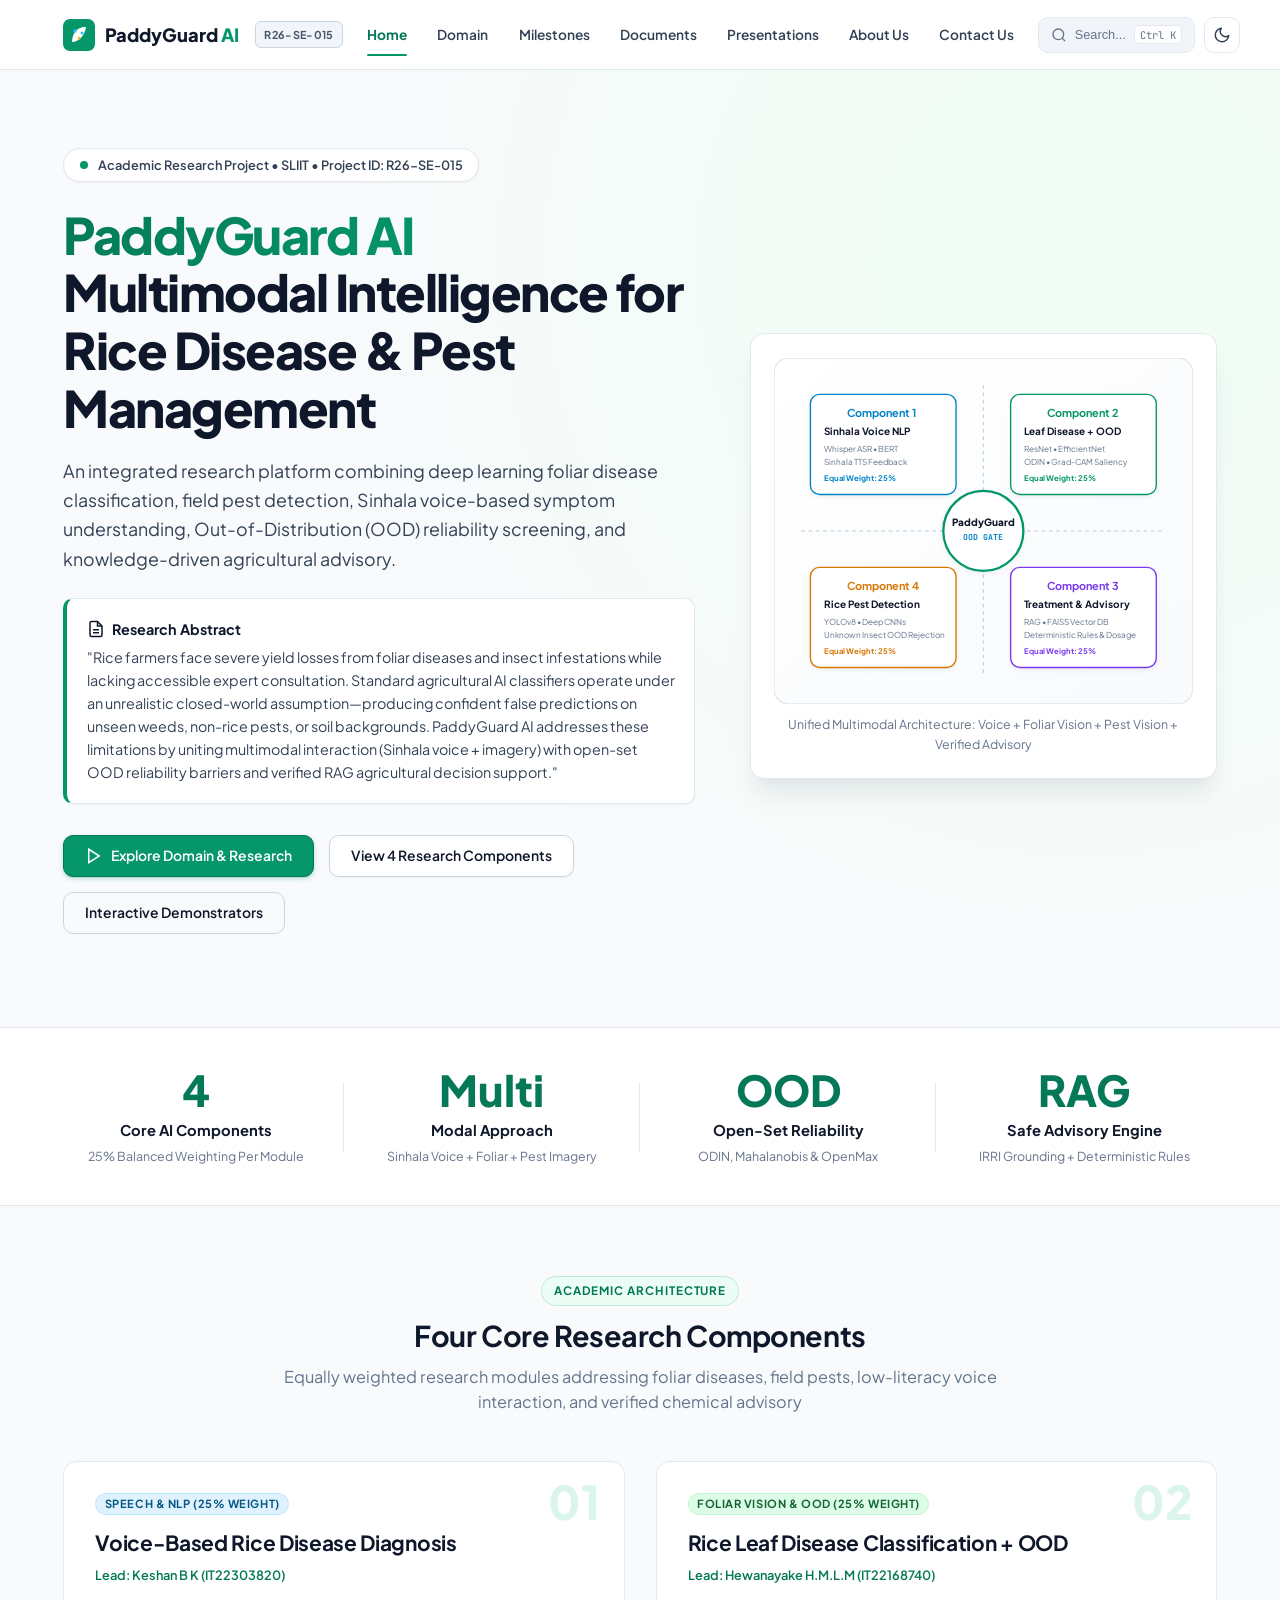
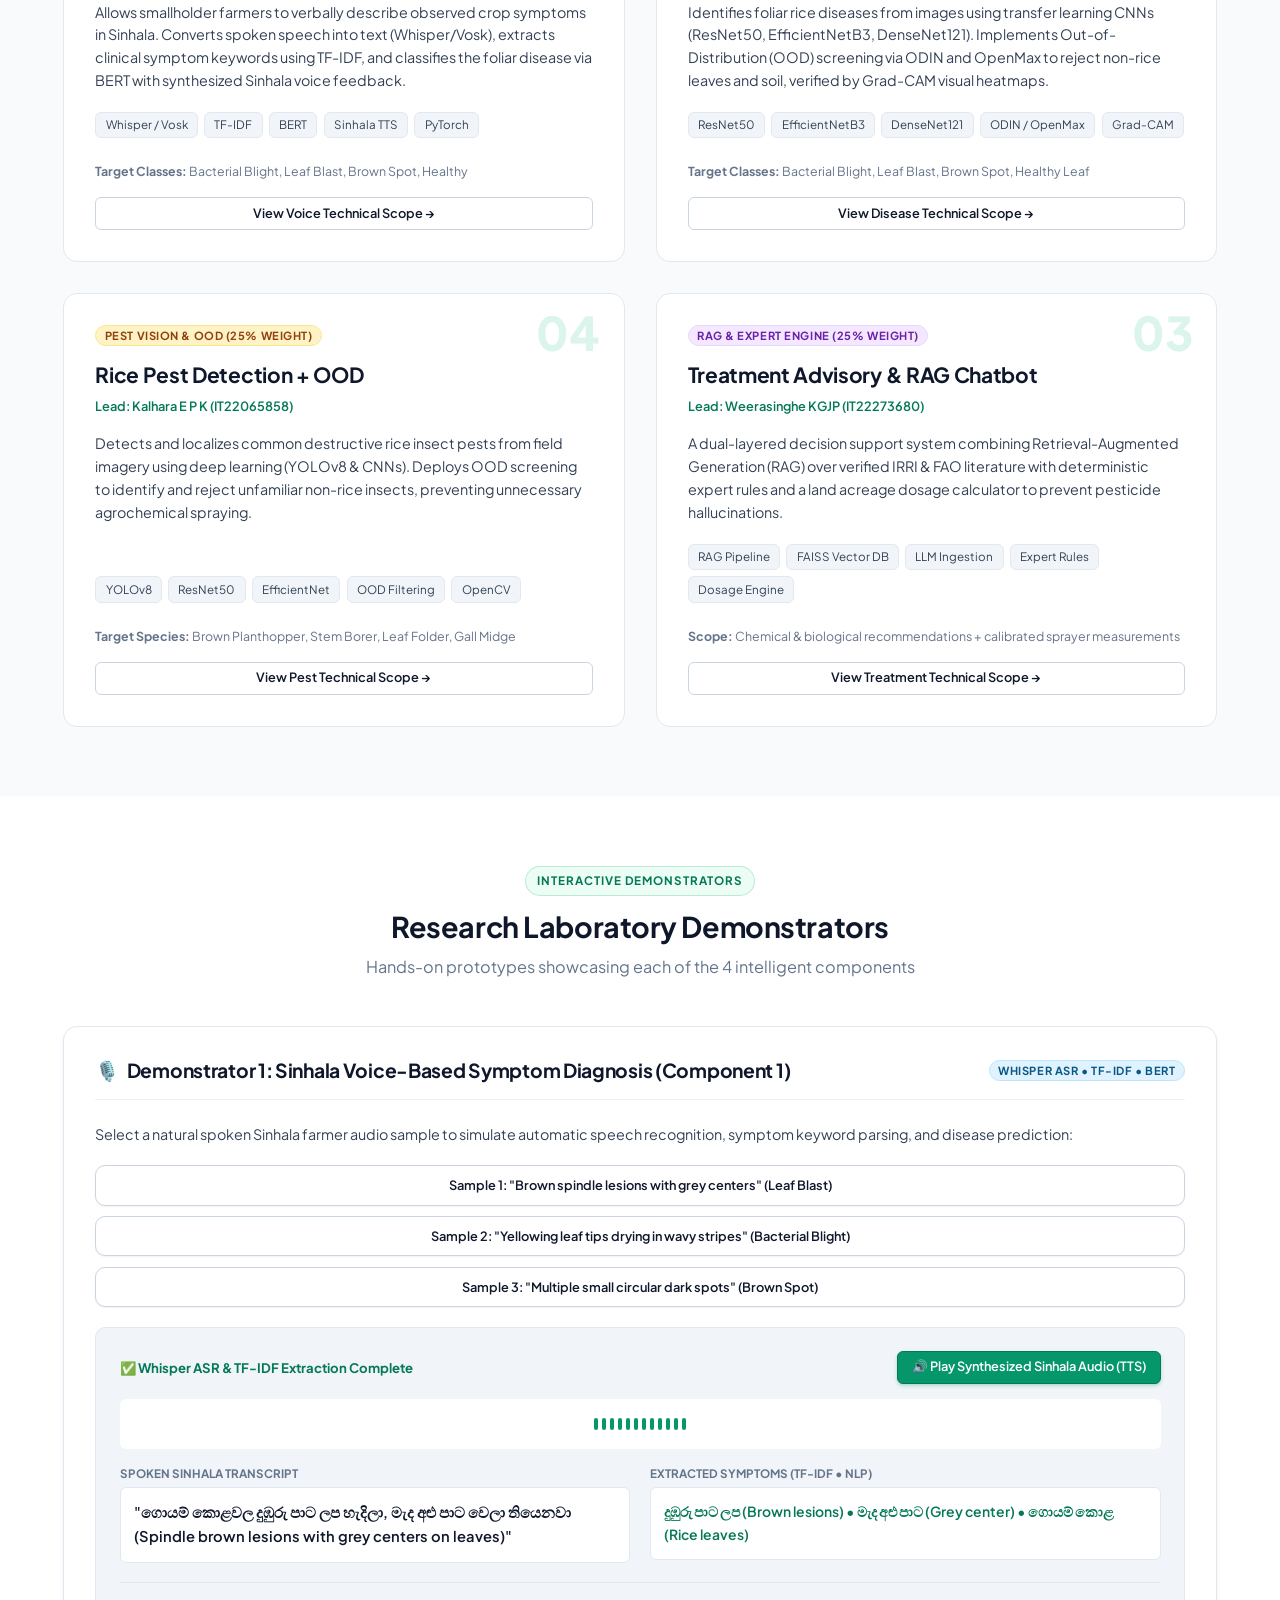
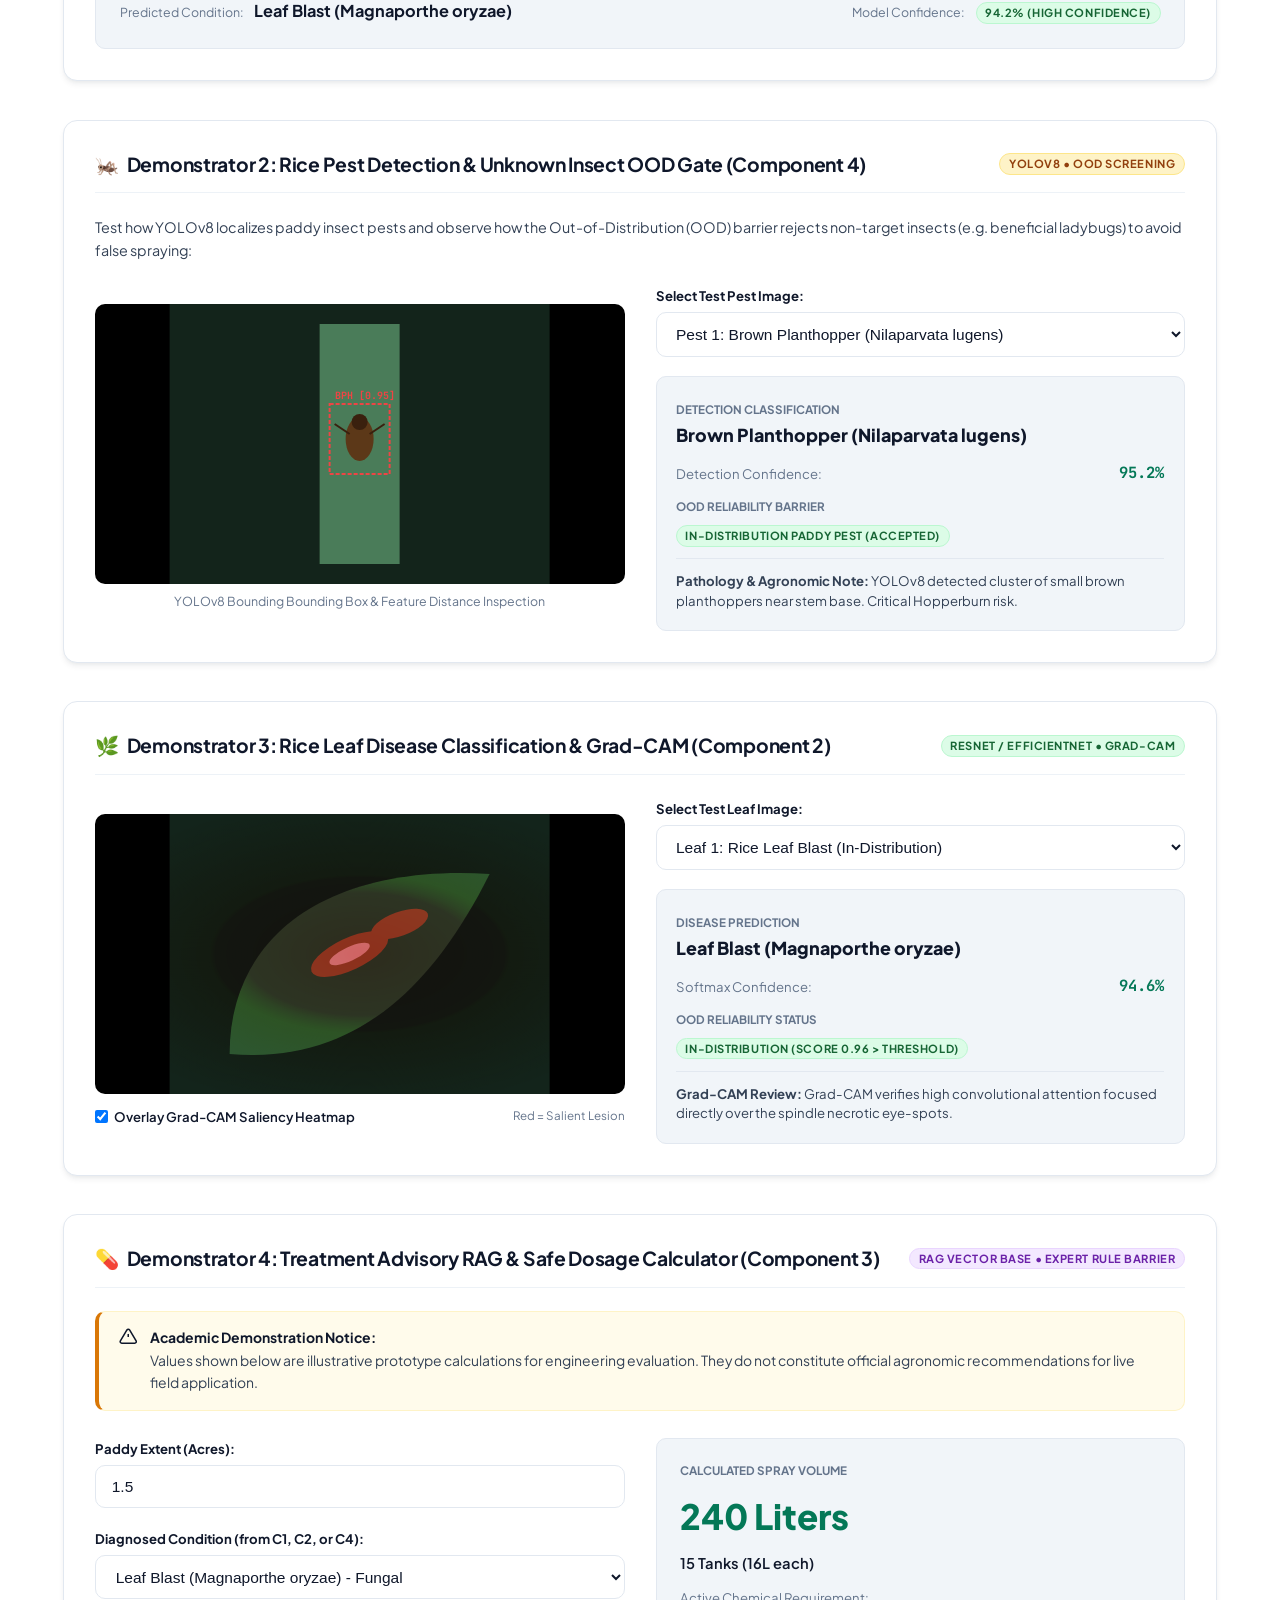
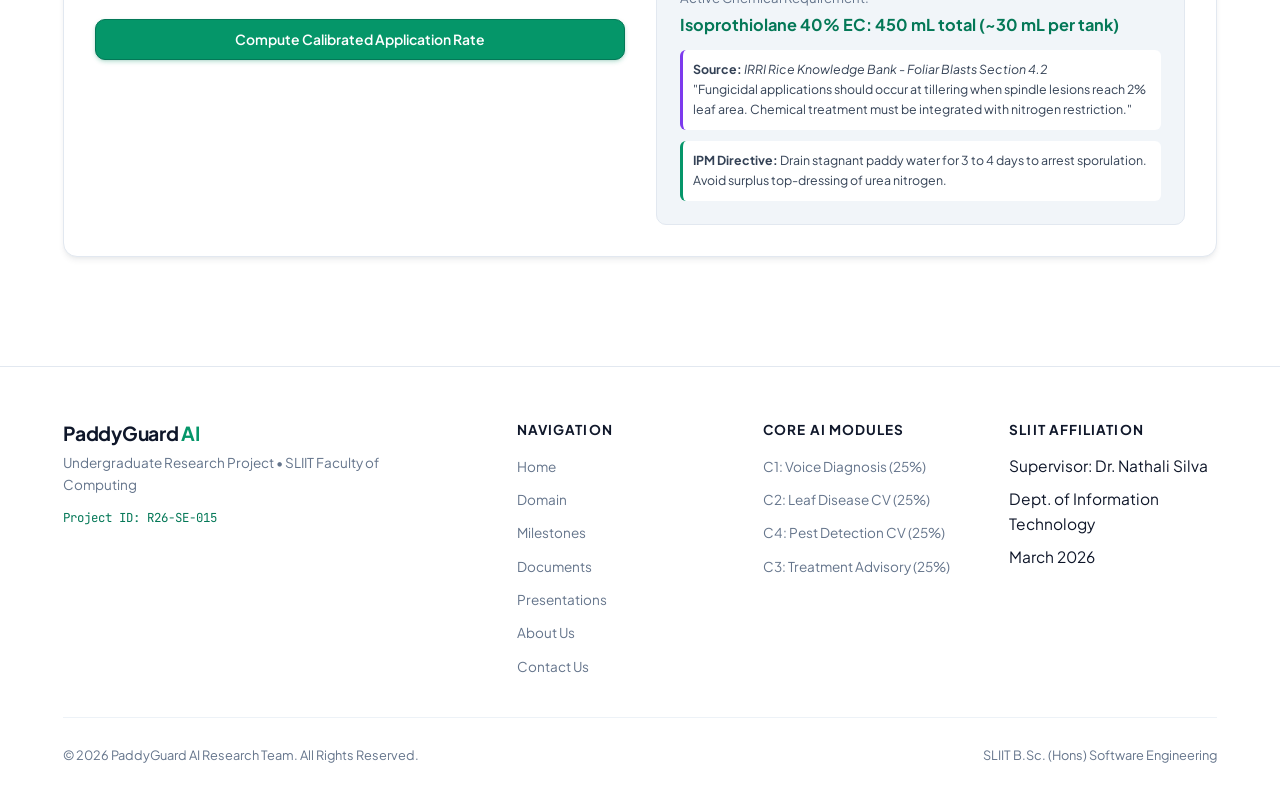
==== commit 15138cc6: "doneeee" ====
--- a/index.html
+++ b/index.html
@@ -389,7 +389,7 @@
               <span class="waveform-bar"></span><span class="waveform-bar"></span><span class="waveform-bar"></span>
             </div>
 
-            <div style="display:grid; grid-template-columns:1fr 1fr; gap:1.5rem; margin-top:1rem;">
+            <div class="voice-details-grid">
               <div>
                 <div style="font-size:0.75rem; text-transform:uppercase; color:var(--text-muted); font-weight:700; margin-bottom:0.25rem;">Spoken Sinhala Transcript</div>
                 <div id="voice-transcript-text" style="font-size:0.95rem; font-weight:600; color:var(--text-primary); background:var(--bg-card); padding:0.85rem; border-radius:var(--radius-sm); border:1px solid var(--border-color);">
--- a/css/style.css
+++ b/css/style.css
@@ -466,7 +466,11 @@
   top: 0;
   right: -100%;
   width: 290px;
+  max-width: 85vw;
   height: 100vh;
+  height: 100dvh;
+  overflow-y: auto;
+  -webkit-overflow-scrolling: touch;
   background: var(--bg-secondary);
   box-shadow: var(--shadow-xl);
   z-index: 1001;
@@ -547,6 +551,7 @@
   line-height: 1.4;
   white-space: nowrap;
   user-select: none;
+  max-width: 100%;
 }
 
 .btn:active {
--- a/css/components.css
+++ b/css/components.css
@@ -588,9 +588,26 @@
 
 .voice-sample-btn-group {
   display: flex;
-  flex-wrap: wrap;
-  gap: 0.75rem;
+  flex-direction: column;
+  gap: 0.65rem;
   margin-bottom: 1.25rem;
+  width: 100%;
+}
+
+.voice-sample-btn {
+  white-space: normal !important;
+  text-align: left;
+  line-height: 1.45;
+  padding: 0.65rem 1rem;
+  width: 100%;
+  border-radius: var(--radius-md);
+}
+
+.voice-details-grid {
+  display: grid;
+  grid-template-columns: 1fr 1fr;
+  gap: 1.25rem;
+  margin-top: 1rem;
 }
 
 /* 2. Grad-CAM & OOD Visualizer */
@@ -965,7 +982,9 @@
 /* ==================== TABLES (REQUIREMENTS, DATASETS, BUDGET) ==================== */
 .table-responsive {
   width: 100%;
+  max-width: 100%;
   overflow-x: auto;
+  -webkit-overflow-scrolling: touch;
   border-radius: var(--radius-md);
   border: 1px solid var(--border-color);
   background: var(--bg-card);
@@ -975,6 +994,7 @@
 
 .academic-table {
   width: 100%;
+  min-width: 620px;
   border-collapse: collapse;
   text-align: left;
   font-size: 0.9rem;
--- a/css/responsive.css
+++ b/css/responsive.css
@@ -1,34 +1,75 @@
 /* ==========================================================================
-   PaddyGuard AI - Responsive Styles
-   Breakpoints: 1200px, 992px, 768px, 576px, 380px, 320px
-   Mobile Menu, Responsive Grids, Overflow Guards
+   PaddyGuard AI - Master Responsive Stylesheet
+   100% Comprehensive Mobile, Tablet, Laptop, and Desktop Optimization
+   Breakpoints:
+     - 1100px (Medium Laptops / Compact Desktops)
+     - 1024px (Large Tablets / Landscape iPad)
+     - 768px  (Tablets / Portrait iPad)
+     - 576px  (Standard Large Smartphones)
+     - 480px  (Compact Smartphones - iPhone 12/13/14, Pixel, Galaxy)
+     - 360px  (Ultra-Compact Handhelds - iPhone SE 1st gen, Fold)
+   Strict Zero Horizontal Overflow Guarantee across all viewports
    ========================================================================== */
 
-/* Medium Laptops & Tablets (769px to 1100px) - Protect Navbar from Wrapping */
+/* ==================== GLOBAL OVERFLOW GUARDS ==================== */
+html, body {
+  width: 100%;
+  max-width: 100vw;
+  overflow-x: hidden;
+  position: relative;
+}
+
+#main-content {
+  width: 100%;
+  max-width: 100vw;
+  overflow-x: hidden;
+}
+
+*, *::before, *::after {
+  box-sizing: border-box;
+}
+
+img, svg, canvas, video {
+  max-width: 100%;
+  height: auto;
+}
+
+/* ==================== 1. MEDIUM LAPTOPS (769px to 1100px) ==================== */
 @media (max-width: 1100px) and (min-width: 769px) {
+  .nav-container {
+    gap: 0.75rem;
+    padding-left: 1rem;
+    padding-right: 1rem;
+  }
+
   .nav-menu {
-    gap: 0.55rem;
-  }
+    gap: 0.45rem;
+  }
+
   .nav-link {
-    font-size: 0.825rem;
-    padding: 0.4rem 0.35rem;
-  }
+    font-size: 0.82rem;
+    padding: 0.35rem 0.3rem;
+  }
+
   .logo-text {
     font-size: 1.05rem;
   }
+
   .logo-badge {
     font-size: 0.65rem;
     padding: 0.18rem 0.45rem;
   }
+
   .search-trigger-btn span {
     display: none;
   }
+
   .search-trigger-btn {
-    padding: 0.35rem 0.6rem;
-  }
-}
-
-/* Large Tablets & Small Laptops (<= 1024px) */
+    padding: 0.35rem 0.55rem;
+  }
+}
+
+/* ==================== 2. LARGE TABLETS (<= 1024px) ==================== */
 @media (max-width: 1024px) {
   .hero-title {
     font-size: 2.75rem;
@@ -64,6 +105,7 @@
 
   .contact-grid {
     grid-template-columns: 1fr;
+    gap: 2.5rem;
   }
 
   .team-grid {
@@ -71,51 +113,101 @@
   }
 }
 
-/* Tablets (<= 768px) */
+/* ==================== 3. TABLETS & PORTRAIT (<= 768px) ==================== */
 @media (max-width: 768px) {
   :root {
     --nav-height: 64px;
   }
 
+  .container {
+    padding-left: 1.25rem;
+    padding-right: 1.25rem;
+  }
+
   .section {
-    padding: 3.5rem 0;
-  }
-
-  .hero-title {
-    font-size: 2.25rem;
-  }
-
-  .hero-section {
-    padding: 3.5rem 0 2.5rem 0;
-  }
-
-  /* Desktop Menu Hidden on Mobile */
+    padding: 3.25rem 0;
+  }
+
+  .page-header-section {
+    padding: 2.75rem 0 1.75rem 0;
+  }
+
+  .page-title {
+    font-size: 2rem;
+  }
+
+  /* Header & Navigation on Mobile */
   .nav-menu {
     display: none;
   }
 
   .mobile-menu-btn {
     display: inline-flex;
-  }
-
+    align-items: center;
+    justify-content: center;
+    width: 38px;
+    height: 38px;
+  }
+
+  .search-trigger-btn span,
   .search-trigger-btn .search-kbd {
     display: none;
   }
 
+  .search-trigger-btn {
+    width: 38px;
+    height: 38px;
+    padding: 0;
+    justify-content: center;
+    border-radius: var(--radius-md);
+  }
+
+  .icon-btn {
+    width: 38px;
+    height: 38px;
+  }
+
+  .nav-actions {
+    gap: 0.45rem;
+  }
+
+  /* Sub-Navigation Pill Bar Mobile Swipe */
+  .sub-nav-bar {
+    top: var(--nav-height);
+  }
+
+  .sub-nav-links {
+    padding: 0.6rem 0.5rem;
+    gap: 0.45rem;
+    -webkit-overflow-scrolling: touch;
+    scroll-snap-type: x proximity;
+  }
+
+  .sub-nav-link {
+    scroll-snap-align: start;
+    font-size: 0.82rem;
+    padding: 0.35rem 0.75rem;
+  }
+
+  /* Grids */
   .grid-2, .grid-3 {
     grid-template-columns: 1fr;
+    gap: 1.5rem;
   }
 
   .gradcam-grid,
-  .dosage-calc-grid {
-    grid-template-columns: 1fr;
-    gap: 1.5rem;
-  }
-
+  .dosage-calc-grid,
+  .voice-details-grid {
+    grid-template-columns: 1fr;
+    gap: 1.25rem;
+  }
+
+  /* Milestones */
   .milestone-card {
     grid-template-columns: 1fr;
     text-align: left;
     gap: 1rem;
+    padding: 1.5rem;
   }
 
   .milestone-badge-box {
@@ -127,17 +219,44 @@
     font-size: 1.25rem;
   }
 
+  .milestone-select-wrapper {
+    width: 100%;
+    min-width: 0;
+  }
+
+  #milestone-dropdown-selector {
+    width: 100%;
+  }
+
+  /* Filters & Search */
   .filter-bar {
     flex-direction: column;
     align-items: stretch;
+    gap: 1rem;
+    padding: 1.25rem 1rem;
   }
 
   .filter-pills {
     justify-content: flex-start;
     overflow-x: auto;
+    flex-wrap: nowrap;
+    -webkit-overflow-scrolling: touch;
     padding-bottom: 0.5rem;
-  }
-
+    width: 100%;
+  }
+
+  .filter-search-wrap {
+    width: 100%;
+    flex-direction: column;
+    align-items: stretch;
+    gap: 0.75rem;
+  }
+
+  .filter-search-box {
+    width: 100%;
+  }
+
+  /* Timeline */
   .timeline-wrap::before {
     left: 20px;
   }
@@ -153,8 +272,9 @@
     font-size: 0.75rem;
   }
 
+  /* Footer */
   .footer-grid {
-    grid-template-columns: 1fr;
+    grid-template-columns: 1fr 1fr;
     gap: 2rem;
   }
 
@@ -165,86 +285,238 @@
   }
 
   .architecture-canvas-wrap {
-    height: 480px;
-  }
-}
-
-/* Mobile Devices (<= 480px) */
+    height: 420px;
+  }
+}
+
+/* ==================== 4. PHABLETS & LARGE PHONES (<= 640px) ==================== */
+@media (max-width: 640px) {
+  .logo-badge {
+    display: none;
+  }
+
+  .logo-text {
+    font-size: 1.1rem;
+  }
+
+  .footer-grid {
+    grid-template-columns: 1fr;
+    gap: 2rem;
+  }
+}
+
+/* ==================== 5. SMARTPHONES (<= 576px) ==================== */
+@media (max-width: 576px) {
+  .doc-actions {
+    flex-direction: column;
+    width: 100%;
+    gap: 0.5rem;
+  }
+
+  .doc-actions .btn {
+    width: 100%;
+  }
+
+  .modal-content {
+    width: 94%;
+    max-width: 480px;
+    padding: 1.5rem 1.15rem;
+    margin: 1rem auto;
+  }
+
+  .academic-notice {
+    flex-direction: column;
+    gap: 0.65rem;
+  }
+}
+
+/* ==================== 6. COMPACT PHONES (<= 480px) ==================== */
 @media (max-width: 480px) {
-  .hero-title {
-    font-size: 1.85rem;
-  }
-
-  .hero-lead {
-    font-size: 1rem;
-  }
-
-  .section-title {
-    font-size: 1.65rem;
-  }
-
-  .stats-grid {
-    grid-template-columns: 1fr;
-    gap: 1.5rem;
-  }
-
-  .stat-item::after {
-    display: none !important;
-  }
-
-  .hero-actions {
-    flex-direction: column;
-    width: 100%;
-  }
-
-  .hero-actions .btn {
-    width: 100%;
-  }
-
-  .pipeline-stage {
-    min-width: 120px;
-  }
-
-  .team-card {
-    flex-direction: column;
-    align-items: flex-start;
-  }
-
-  .team-avatar {
-    width: 56px;
-    height: 56px;
-    font-size: 1.25rem;
-  }
-
-  .card {
-    padding: 1.25rem;
-  }
-
-  .sim-widget {
-    padding: 1.25rem;
-  }
-
-  .modal-content {
-    padding: 1.25rem;
-  }
-}
-
-/* Small Handhelds (320px - 360px) */
-@media (max-width: 360px) {
+  html {
+    font-size: 14.5px;
+  }
+
   .container {
     padding-left: 1rem;
     padding-right: 1rem;
   }
 
+  .section {
+    padding: 2.5rem 0;
+  }
+
+  .page-header-section {
+    padding: 2.25rem 0 1.5rem 0;
+  }
+
+  .hero-section {
+    padding: 2.75rem 0 2rem 0;
+  }
+
   .hero-title {
-    font-size: 1.6rem;
+    font-size: 1.85rem;
+    line-height: 1.2;
+  }
+
+  .hero-lead {
+    font-size: 0.95rem;
+    line-height: 1.55;
+  }
+
+  .page-title {
+    font-size: 1.65rem;
+    line-height: 1.25;
+  }
+
+  .section-title {
+    font-size: 1.5rem;
+    line-height: 1.25;
+  }
+
+  .section-subtitle {
+    font-size: 0.925rem;
+  }
+
+  /* Hero Actions on Phone */
+  .hero-actions {
+    flex-direction: column;
+    width: 100%;
+    gap: 0.65rem;
+  }
+
+  .hero-actions .btn {
+    width: 100%;
+    padding: 0.7rem 1rem;
+  }
+
+  /* Cards & Padding Reduction */
+  .card {
+    padding: 1.2rem 1rem !important;
+  }
+
+  .sim-widget {
+    padding: 1.2rem 1rem !important;
+  }
+
+  .contact-form-card {
+    padding: 1.25rem 1rem !important;
+  }
+
+  .milestone-card {
+    padding: 1.25rem 1rem !important;
+  }
+
+  /* Simulator Widgets */
+  .sim-title {
+    font-size: 1.1rem;
+    line-height: 1.35;
+  }
+
+  .voice-sim-box {
+    padding: 1rem 0.85rem;
+  }
+
+  .voice-sample-btn {
+    font-size: 0.825rem;
+    padding: 0.55rem 0.75rem;
+  }
+
+  .audio-waveform-canvas {
+    height: 42px;
+  }
+
+  .leaf-view-card {
+    height: 220px;
+  }
+
+  /* Stats Grid */
+  .stats-grid {
+    grid-template-columns: repeat(2, 1fr);
+    gap: 0.85rem;
+  }
+
+  .stat-val {
+    font-size: 2.15rem;
+  }
+
+  .stat-label {
+    font-size: 0.85rem;
+  }
+
+  .stat-desc {
+    font-size: 0.72rem;
+  }
+
+  .stat-item::after {
+    display: none !important;
+  }
+
+  /* Team Card */
+  .team-card {
+    flex-direction: column;
+    align-items: flex-start;
+    gap: 1rem;
+    padding: 1.25rem 1rem;
+  }
+
+  .team-avatar {
+    width: 52px;
+    height: 52px;
+    font-size: 1.2rem;
+  }
+
+  /* General Buttons */
+  .btn {
+    max-width: 100%;
+  }
+}
+
+/* ==================== 7. ULTRA-COMPACT PHONES (<= 360px) ==================== */
+@media (max-width: 360px) {
+  .container {
+    padding-left: 0.75rem;
+    padding-right: 0.75rem;
+  }
+
+  .hero-title {
+    font-size: 1.55rem;
+  }
+
+  .page-title {
+    font-size: 1.45rem;
   }
 
   .logo-text {
+    font-size: 0.98rem;
+  }
+
+  .stats-grid {
+    grid-template-columns: 1fr;
+    gap: 1rem;
+  }
+
+  .stat-val {
+    font-size: 2rem;
+  }
+
+  .sim-title {
     font-size: 1rem;
-  }
-
-  .logo-badge {
-    display: none;
-  }
-}
+    flex-direction: column;
+    align-items: flex-start;
+    gap: 0.25rem;
+  }
+
+  .sub-nav-links {
+    padding: 0.5rem 0.35rem;
+    gap: 0.35rem;
+  }
+
+  .sub-nav-link {
+    font-size: 0.75rem;
+    padding: 0.3rem 0.55rem;
+  }
+
+  .card, .sim-widget, .contact-form-card {
+    padding: 1rem 0.75rem !important;
+  }
+}
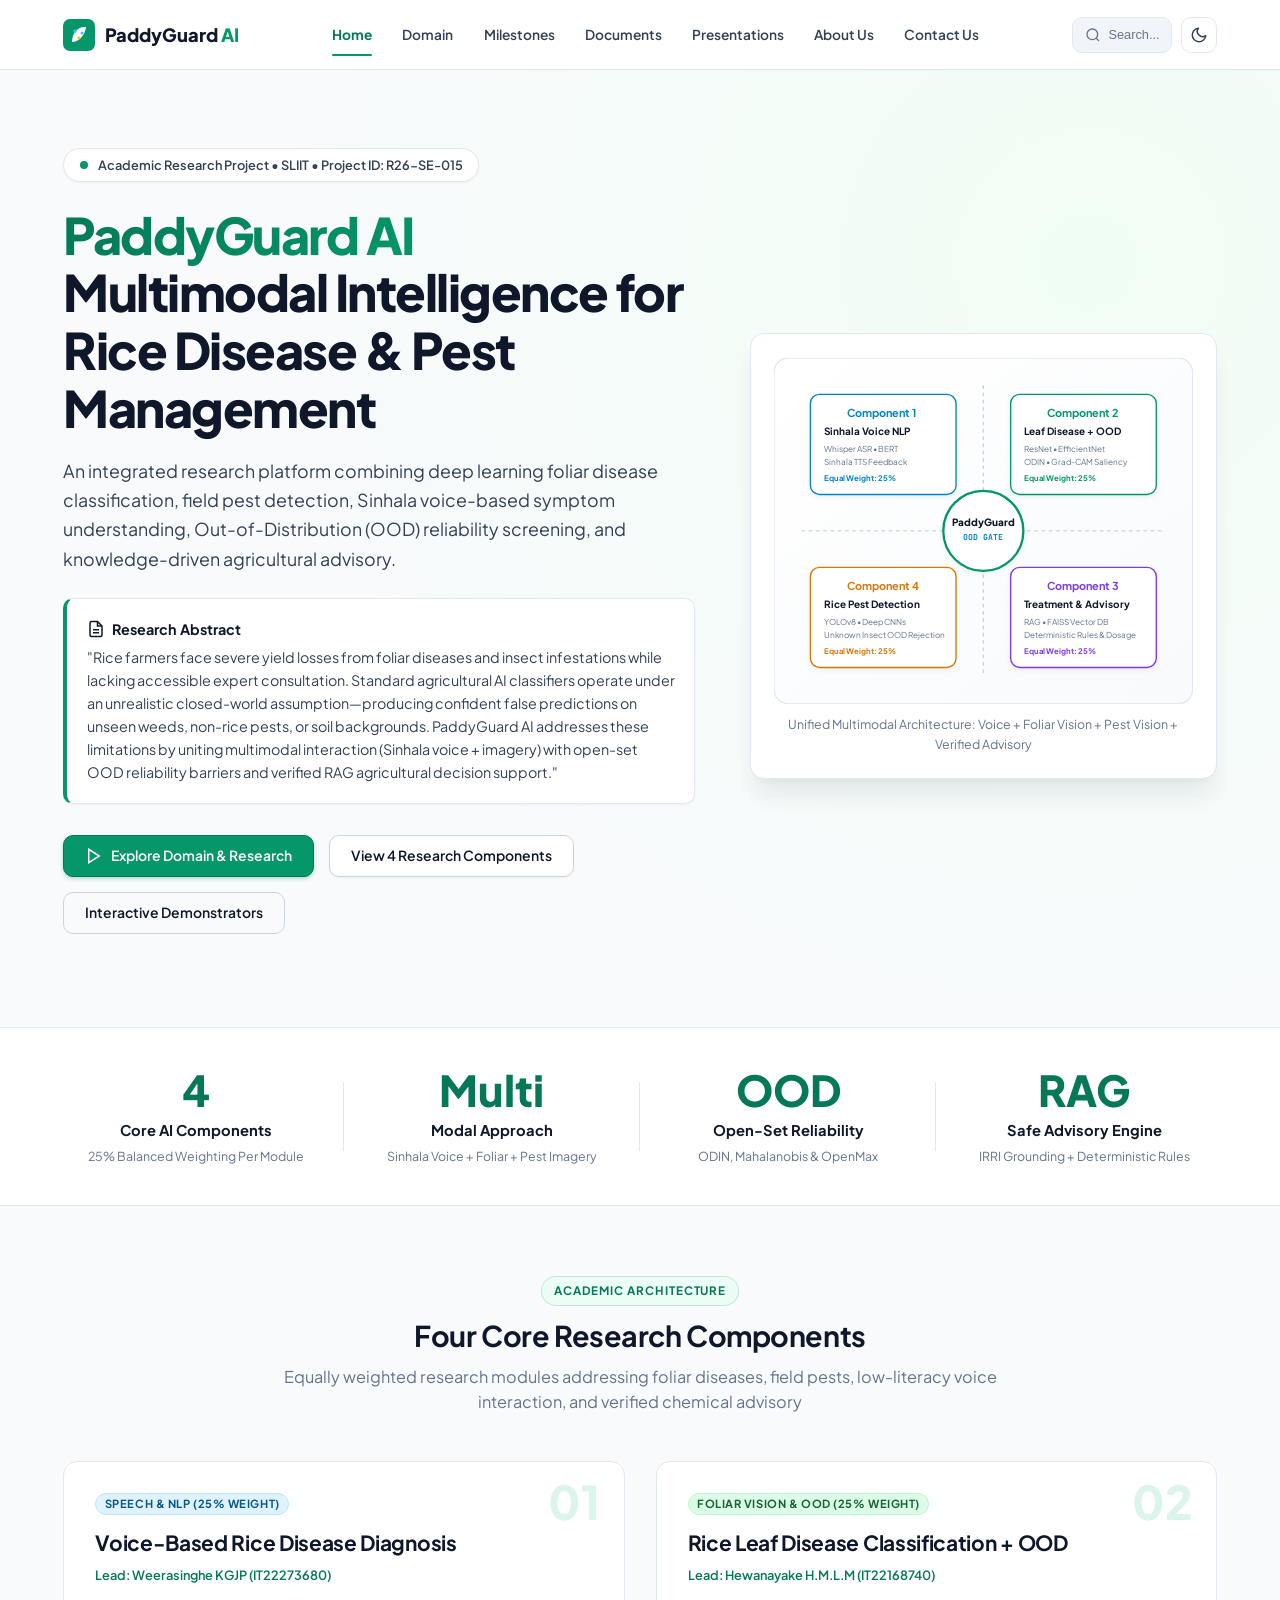
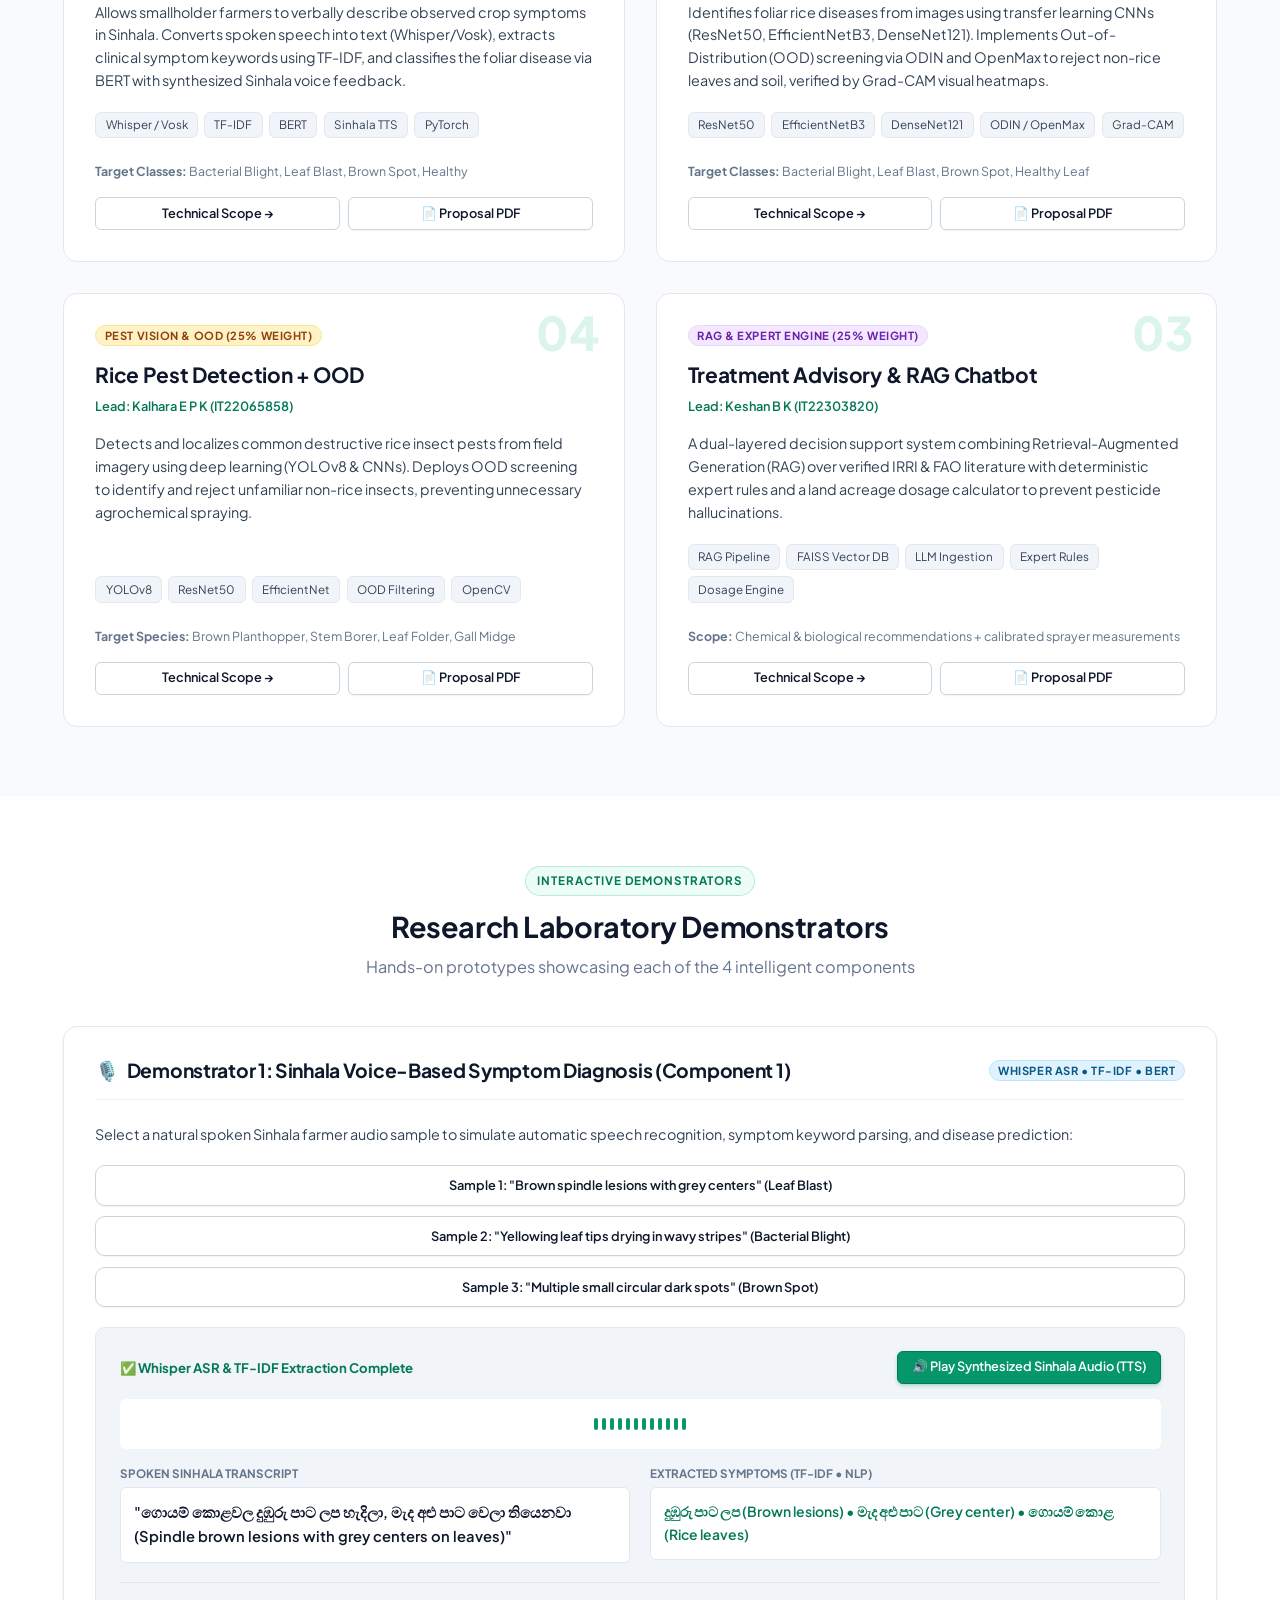
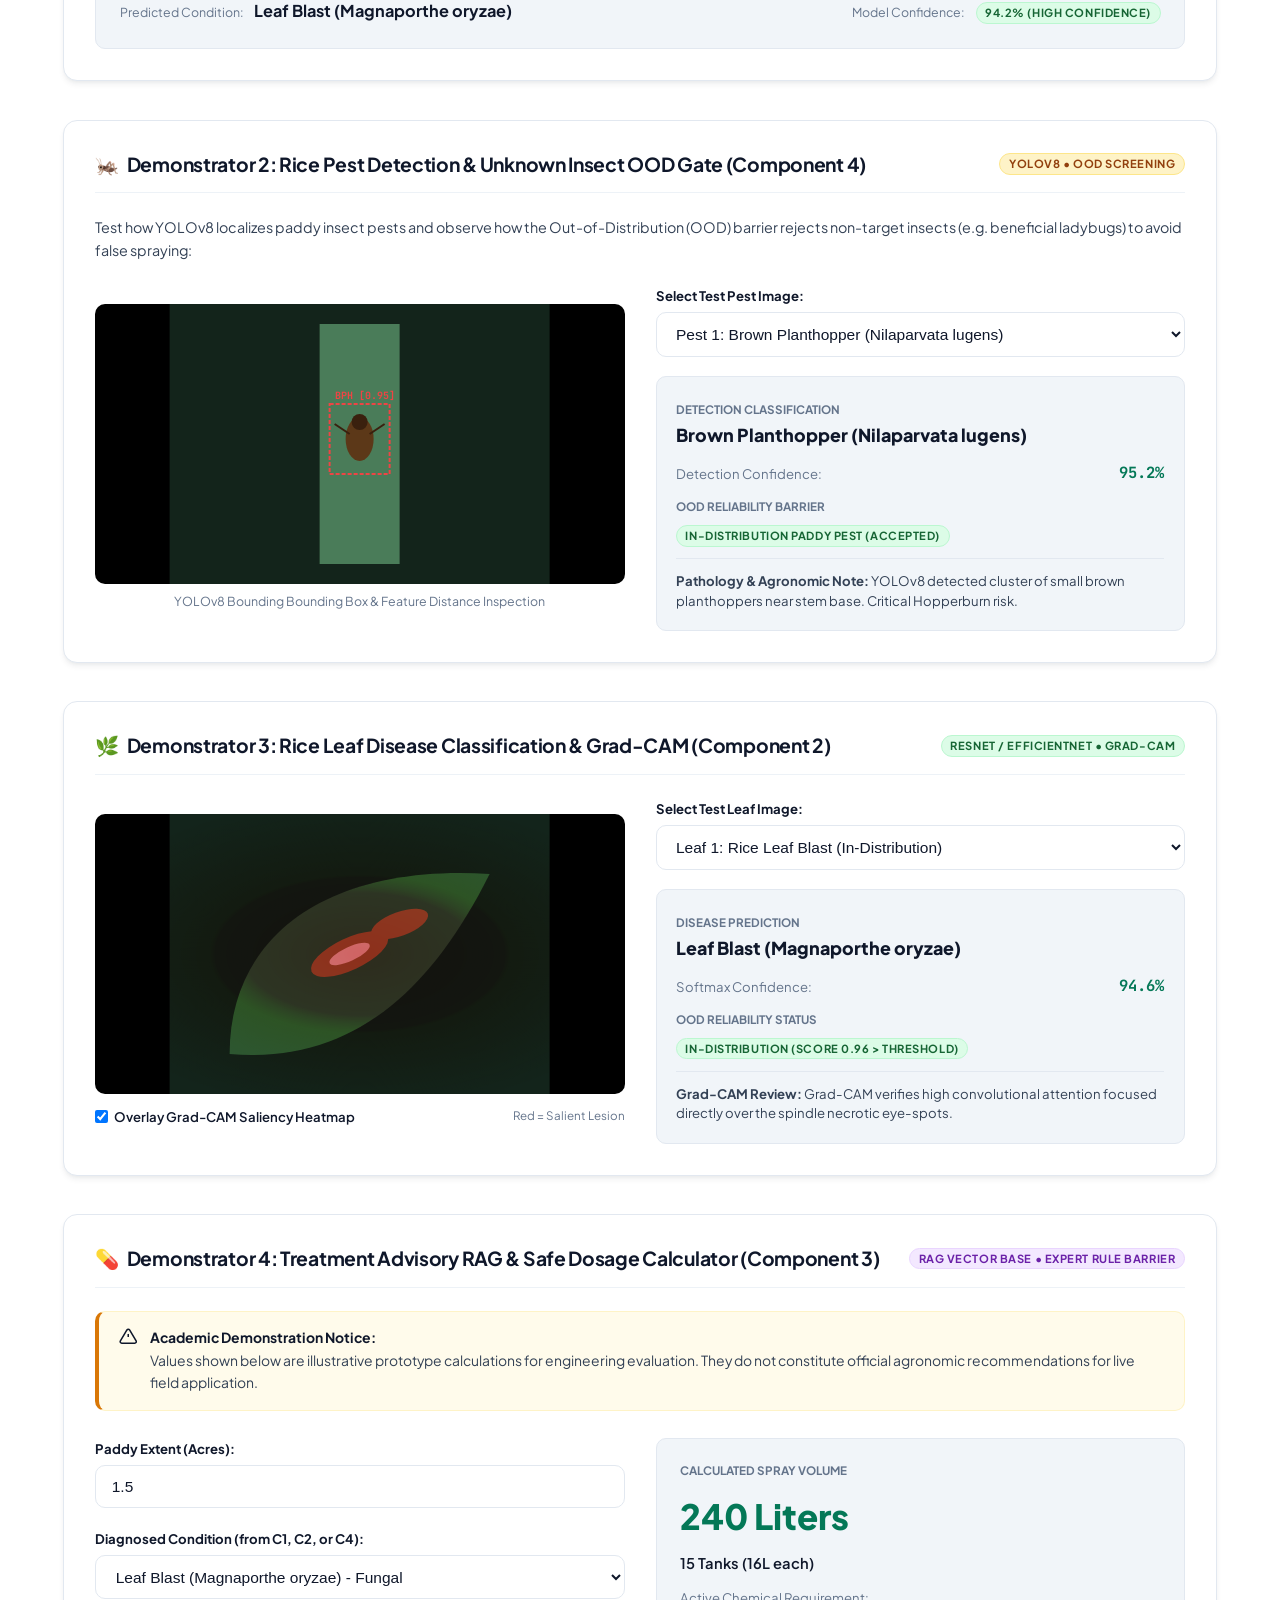
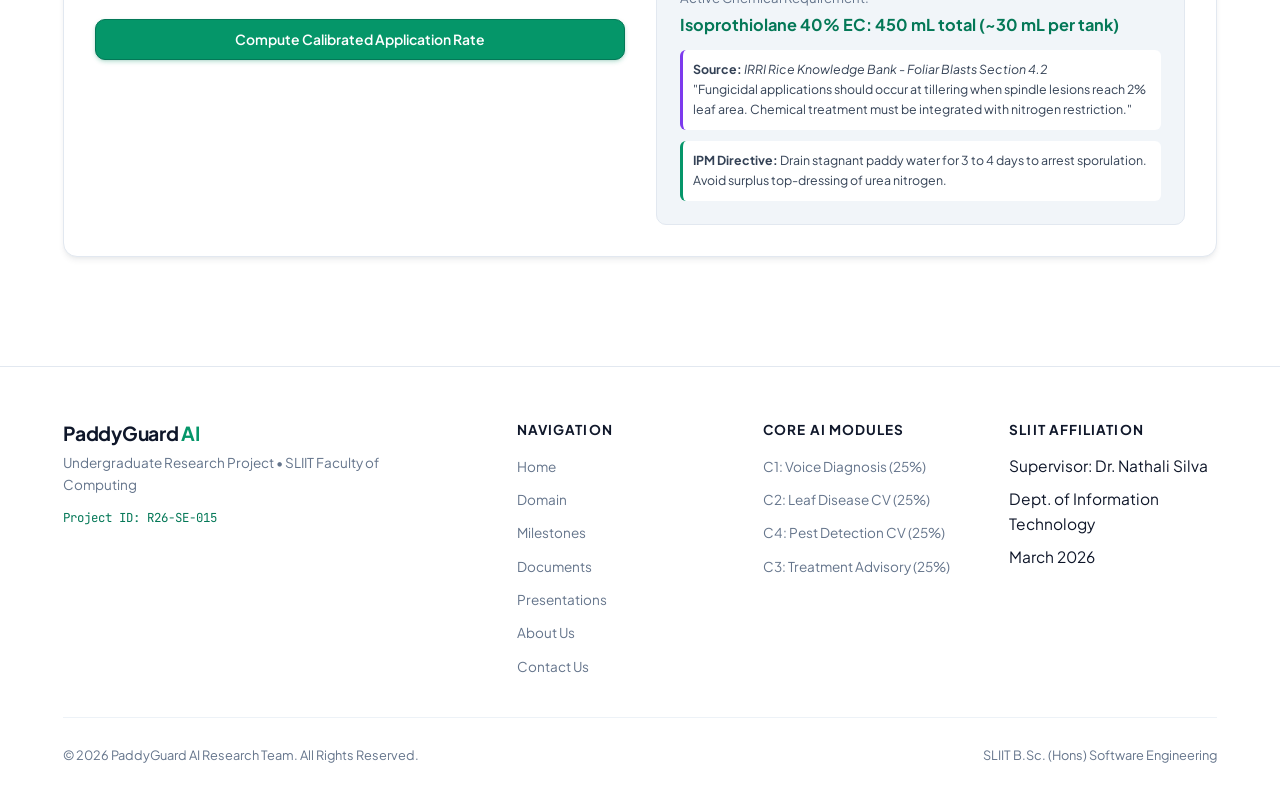
==== commit c21bc0d5: "doneeeeeeeeee" ====
--- a/index.html
+++ b/index.html
@@ -1,5 +1,6 @@
 <!DOCTYPE html>
 <html lang="en" data-theme="light">
+
 <head>
   <meta charset="UTF-8">
   <meta name="viewport" content="width=device-width, initial-scale=1.0">
@@ -7,20 +8,25 @@
 
   <!-- SEO Meta Tags -->
   <title>PaddyGuard AI | Multimodal AI Research for Rice Disease &amp; Pest Management</title>
-  <meta name="description" content="Academic research website for PaddyGuard AI (Project ID: R26-SE-015, SLIIT). A multimodal AI-based system for rice leaf disease &amp; pest detection, voice diagnosis, treatment recommendation and knowledge assistance.">
-  <meta name="keywords" content="PaddyGuard AI, Rice Disease Detection, Rice Pest Detection, Out of Distribution Detection, Voice Diagnosis, RAG Chatbot, Precision Agriculture, SLIIT">
+  <meta name="description"
+    content="Academic research website for PaddyGuard AI (Project ID: R26-SE-015, SLIIT). A multimodal AI-based system for rice leaf disease &amp; pest detection, voice diagnosis, treatment recommendation and knowledge assistance.">
+  <meta name="keywords"
+    content="PaddyGuard AI, Rice Disease Detection, Rice Pest Detection, Out of Distribution Detection, Voice Diagnosis, RAG Chatbot, Precision Agriculture, SLIIT">
   <meta name="author" content="PaddyGuard AI Research Team">
   <meta name="robots" content="index, follow">
 
   <link rel="icon" type="image/svg+xml" href="assets/favicon.svg">
   <link rel="preconnect" href="https://fonts.googleapis.com">
   <link rel="preconnect" href="https://fonts.gstatic.com" crossorigin>
-  <link href="https://fonts.googleapis.com/css2?family=Plus+Jakarta+Sans:wght@400;500;600;700;800&family=JetBrains+Mono:wght@400;600&display=swap" rel="stylesheet">
+  <link
+    href="https://fonts.googleapis.com/css2?family=Plus+Jakarta+Sans:wght@400;500;600;700;800&family=JetBrains+Mono:wght@400;600&display=swap"
+    rel="stylesheet">
 
   <link rel="stylesheet" href="css/style.css">
   <link rel="stylesheet" href="css/components.css">
   <link rel="stylesheet" href="css/responsive.css">
 </head>
+
 <body>
 
   <div id="scroll-progress" aria-hidden="true"></div>
@@ -37,7 +43,7 @@
           <circle cx="32" cy="38" r="3" fill="#fbbf24" />
         </svg>
         <span class="logo-text">PaddyGuard <span style="color:var(--brand-emerald)">AI</span></span>
-        <span class="logo-badge">R26-SE-015</span>
+
       </a>
 
       <nav role="navigation" aria-label="Main Navigation">
@@ -54,15 +60,24 @@
 
       <div class="nav-actions">
         <button id="global-search-btn" class="search-trigger-btn" aria-label="Open Search">
-          <svg width="16" height="16" viewBox="0 0 24 24" fill="none" stroke="currentColor" stroke-width="2"><circle cx="11" cy="11" r="8"></circle><line x1="21" y1="21" x2="16.65" y2="16.65"></line></svg>
+          <svg width="16" height="16" viewBox="0 0 24 24" fill="none" stroke="currentColor" stroke-width="2">
+            <circle cx="11" cy="11" r="8"></circle>
+            <line x1="21" y1="21" x2="16.65" y2="16.65"></line>
+          </svg>
           <span>Search...</span>
-          <kbd class="search-kbd">Ctrl K</kbd>
+
         </button>
         <button id="theme-toggle-btn" class="icon-btn" aria-label="Toggle Theme">
-          <svg width="18" height="18" viewBox="0 0 24 24" fill="none" stroke="currentColor" stroke-width="2"><path d="M21 12.79A9 9 0 1 1 11.21 3 7 7 0 0 0 21 12.79z"></path></svg>
+          <svg width="18" height="18" viewBox="0 0 24 24" fill="none" stroke="currentColor" stroke-width="2">
+            <path d="M21 12.79A9 9 0 1 1 11.21 3 7 7 0 0 0 21 12.79z"></path>
+          </svg>
         </button>
         <button id="mobile-menu-btn" class="mobile-menu-btn icon-btn" aria-label="Menu">
-          <svg width="22" height="22" viewBox="0 0 24 24" fill="none" stroke="currentColor" stroke-width="2"><line x1="3" y1="12" x2="21" y2="12"></line><line x1="3" y1="6" x2="21" y2="6"></line><line x1="3" y1="18" x2="21" y2="18"></line></svg>
+          <svg width="22" height="22" viewBox="0 0 24 24" fill="none" stroke="currentColor" stroke-width="2">
+            <line x1="3" y1="12" x2="21" y2="12"></line>
+            <line x1="3" y1="6" x2="21" y2="6"></line>
+            <line x1="3" y1="18" x2="21" y2="18"></line>
+          </svg>
         </button>
       </div>
     </div>
@@ -83,7 +98,8 @@
       <li><a href="about.html" class="mobile-nav-link">About Research Team</a></li>
       <li><a href="contact.html" class="mobile-nav-link">Contact &amp; Supervision</a></li>
     </ul>
-    <div style="margin-top:auto; font-size:0.8rem; color:var(--text-muted); border-top:1px solid var(--border-color); padding-top:1rem;">
+    <div
+      style="margin-top:auto; font-size:0.8rem; color:var(--text-muted); border-top:1px solid var(--border-color); padding-top:1rem;">
       Project ID: R26-SE-015<br>SLIIT Faculty of Computing
     </div>
   </aside>
@@ -103,22 +119,35 @@
             Multimodal Intelligence for Rice Disease &amp; Pest Management
           </h1>
           <p class="hero-lead">
-            An integrated research platform combining deep learning foliar disease classification, field pest detection, Sinhala voice-based symptom understanding, Out-of-Distribution (OOD) reliability screening, and knowledge-driven agricultural advisory.
+            An integrated research platform combining deep learning foliar disease classification, field pest detection,
+            Sinhala voice-based symptom understanding, Out-of-Distribution (OOD) reliability screening, and
+            knowledge-driven agricultural advisory.
           </p>
 
           <div class="hero-abstract-card">
             <div class="hero-abstract-title">
-              <svg width="18" height="18" viewBox="0 0 24 24" fill="none" stroke="currentColor" stroke-width="2"><path d="M14 2H6a2 2 0 0 0-2 2v16a2 2 0 0 0 2 2h12a2 2 0 0 0 2-2V8z"></path><polyline points="14 2 14 8 20 8"></polyline><line x1="16" y1="13" x2="8" y2="13"></line><line x1="16" y1="17" x2="8" y2="17"></line></svg>
+              <svg width="18" height="18" viewBox="0 0 24 24" fill="none" stroke="currentColor" stroke-width="2">
+                <path d="M14 2H6a2 2 0 0 0-2 2v16a2 2 0 0 0 2 2h12a2 2 0 0 0 2-2V8z"></path>
+                <polyline points="14 2 14 8 20 8"></polyline>
+                <line x1="16" y1="13" x2="8" y2="13"></line>
+                <line x1="16" y1="17" x2="8" y2="17"></line>
+              </svg>
               <span>Research Abstract</span>
             </div>
             <p>
-              "Rice farmers face severe yield losses from foliar diseases and insect infestations while lacking accessible expert consultation. Standard agricultural AI classifiers operate under an unrealistic closed-world assumption—producing confident false predictions on unseen weeds, non-rice pests, or soil backgrounds. PaddyGuard AI addresses these limitations by uniting multimodal interaction (Sinhala voice + imagery) with open-set OOD reliability barriers and verified RAG agricultural decision support."
+              "Rice farmers face severe yield losses from foliar diseases and insect infestations while lacking
+              accessible expert consultation. Standard agricultural AI classifiers operate under an unrealistic
+              closed-world assumption—producing confident false predictions on unseen weeds, non-rice pests, or soil
+              backgrounds. PaddyGuard AI addresses these limitations by uniting multimodal interaction (Sinhala voice +
+              imagery) with open-set OOD reliability barriers and verified RAG agricultural decision support."
             </p>
           </div>
 
           <div class="hero-actions">
             <a href="domain.html" class="btn btn-primary">
-              <svg width="18" height="18" viewBox="0 0 24 24" fill="none" stroke="currentColor" stroke-width="2"><polygon points="5 3 19 12 5 21 5 3"></polygon></svg>
+              <svg width="18" height="18" viewBox="0 0 24 24" fill="none" stroke="currentColor" stroke-width="2">
+                <polygon points="5 3 19 12 5 21 5 3"></polygon>
+              </svg>
               Explore Domain &amp; Research
             </a>
             <a href="#four-components" class="btn btn-secondary">
@@ -132,29 +161,34 @@
 
         <!-- Hero Visual: Balanced 4-Quadrant Architecture Diagram -->
         <div class="hero-visual-card">
-          <svg viewBox="0 0 460 380" fill="none" class="hero-visual-svg" aria-label="PaddyGuard AI Multimodal Ecosystem">
+          <svg viewBox="0 0 460 380" fill="none" class="hero-visual-svg"
+            aria-label="PaddyGuard AI Multimodal Ecosystem">
             <defs>
               <linearGradient id="bgGrad" x1="0%" y1="0%" x2="100%" y2="100%">
                 <stop offset="0%" stop-color="#ffffff" />
                 <stop offset="100%" stop-color="#f8fafc" />
               </linearGradient>
               <filter id="cardShadow" x="-10%" y="-10%" width="125%" height="125%">
-                <feDropShadow dx="0" dy="2" stdDeviation="3" flood-opacity="0.06"/>
+                <feDropShadow dx="0" dy="2" stdDeviation="3" flood-opacity="0.06" />
               </filter>
             </defs>
             <rect width="460" height="380" rx="16" fill="url(#bgGrad)" stroke="#e2e8f0" stroke-width="1.5" />
 
             <!-- Connecting Cross Axis -->
-            <line x1="230" y1="30" x2="230" y2="350" stroke="#cbd5e1" stroke-width="1.5" stroke-dasharray="4 4"/>
-            <line x1="30" y1="190" x2="430" y2="190" stroke="#cbd5e1" stroke-width="1.5" stroke-dasharray="4 4"/>
+            <line x1="230" y1="30" x2="230" y2="350" stroke="#cbd5e1" stroke-width="1.5" stroke-dasharray="4 4" />
+            <line x1="30" y1="190" x2="430" y2="190" stroke="#cbd5e1" stroke-width="1.5" stroke-dasharray="4 4" />
 
             <!-- Center Core Hub: Multimodal OOD Gateway -->
-            <circle cx="230" cy="190" r="44" fill="#ffffff" stroke="#059669" stroke-width="2.5" filter="url(#cardShadow)"/>
-            <text x="230" y="185" font-size="11" font-weight="800" fill="#0f172a" text-anchor="middle" font-family="'Plus Jakarta Sans', sans-serif">PaddyGuard</text>
-            <text x="230" y="200" font-size="9" font-weight="700" fill="#0284c7" text-anchor="middle" font-family="'JetBrains Mono', monospace">OOD GATE</text>
+            <circle cx="230" cy="190" r="44" fill="#ffffff" stroke="#059669" stroke-width="2.5"
+              filter="url(#cardShadow)" />
+            <text x="230" y="185" font-size="11" font-weight="800" fill="#0f172a" text-anchor="middle"
+              font-family="'Plus Jakarta Sans', sans-serif">PaddyGuard</text>
+            <text x="230" y="200" font-size="9" font-weight="700" fill="#0284c7" text-anchor="middle"
+              font-family="'JetBrains Mono', monospace">OOD GATE</text>
 
             <!-- Q1: Top Left - C1 Voice Diagnosis -->
-            <rect x="40" y="40" width="160" height="110" rx="10" fill="#ffffff" stroke="#0284c7" stroke-width="1.5" filter="url(#cardShadow)"/>
+            <rect x="40" y="40" width="160" height="110" rx="10" fill="#ffffff" stroke="#0284c7" stroke-width="1.5"
+              filter="url(#cardShadow)" />
             <text x="55" y="65" font-size="18">🎙️</text>
             <text x="80" y="65" font-size="12" font-weight="700" fill="#0284c7">Component 1</text>
             <text x="55" y="85" font-size="11" font-weight="700" fill="#0f172a">Sinhala Voice NLP</text>
@@ -163,7 +197,8 @@
             <text x="55" y="135" font-size="8.5" font-weight="700" fill="#0284c7">Equal Weight: 25%</text>
 
             <!-- Q2: Top Right - C2 Leaf Disease -->
-            <rect x="260" y="40" width="160" height="110" rx="10" fill="#ffffff" stroke="#059669" stroke-width="1.5" filter="url(#cardShadow)"/>
+            <rect x="260" y="40" width="160" height="110" rx="10" fill="#ffffff" stroke="#059669" stroke-width="1.5"
+              filter="url(#cardShadow)" />
             <text x="275" y="65" font-size="18">🌿</text>
             <text x="300" y="65" font-size="12" font-weight="700" fill="#059669">Component 2</text>
             <text x="275" y="85" font-size="11" font-weight="700" fill="#0f172a">Leaf Disease + OOD</text>
@@ -172,7 +207,8 @@
             <text x="275" y="135" font-size="8.5" font-weight="700" fill="#059669">Equal Weight: 25%</text>
 
             <!-- Q3: Bottom Left - C4 Pest Detection -->
-            <rect x="40" y="230" width="160" height="110" rx="10" fill="#ffffff" stroke="#d97706" stroke-width="1.5" filter="url(#cardShadow)"/>
+            <rect x="40" y="230" width="160" height="110" rx="10" fill="#ffffff" stroke="#d97706" stroke-width="1.5"
+              filter="url(#cardShadow)" />
             <text x="55" y="255" font-size="18">🦗</text>
             <text x="80" y="255" font-size="12" font-weight="700" fill="#d97706">Component 4</text>
             <text x="55" y="275" font-size="11" font-weight="700" fill="#0f172a">Rice Pest Detection</text>
@@ -181,7 +217,8 @@
             <text x="55" y="325" font-size="8.5" font-weight="700" fill="#d97706">Equal Weight: 25%</text>
 
             <!-- Q4: Bottom Right - C3 Treatment Advisory -->
-            <rect x="260" y="230" width="160" height="110" rx="10" fill="#ffffff" stroke="#7c3aed" stroke-width="1.5" filter="url(#cardShadow)"/>
+            <rect x="260" y="230" width="160" height="110" rx="10" fill="#ffffff" stroke="#7c3aed" stroke-width="1.5"
+              filter="url(#cardShadow)" />
             <text x="275" y="255" font-size="18">💊</text>
             <text x="300" y="255" font-size="12" font-weight="700" fill="#7c3aed">Component 3</text>
             <text x="275" y="275" font-size="11" font-weight="700" fill="#0f172a">Treatment &amp; Advisory</text>
@@ -230,7 +267,8 @@
           <span class="section-tag">Academic Architecture</span>
           <h2 class="section-title">Four Core Research Components</h2>
           <p class="section-subtitle">
-            Equally weighted research modules addressing foliar diseases, field pests, low-literacy voice interaction, and verified chemical advisory
+            Equally weighted research modules addressing foliar diseases, field pests, low-literacy voice interaction,
+            and verified chemical advisory
           </p>
         </div>
 
@@ -241,9 +279,11 @@
             <span class="component-num">01</span>
             <span class="badge badge-info component-badge">Speech &amp; NLP (25% Weight)</span>
             <h3 class="component-title">Voice-Based Rice Disease Diagnosis</h3>
-            <div class="component-lead-by">Lead: Keshan B K (IT22303820)</div>
+            <div class="component-lead-by">Lead: Weerasinghe KGJP (IT22273680)</div>
             <p class="component-desc">
-              Allows smallholder farmers to verbally describe observed crop symptoms in Sinhala. Converts spoken speech into text (Whisper/Vosk), extracts clinical symptom keywords using TF-IDF, and classifies the foliar disease via BERT with synthesized Sinhala voice feedback.
+              Allows smallholder farmers to verbally describe observed crop symptoms in Sinhala. Converts spoken speech
+              into text (Whisper/Vosk), extracts clinical symptom keywords using TF-IDF, and classifies the foliar
+              disease via BERT with synthesized Sinhala voice feedback.
             </p>
             <div class="component-tech-pills">
               <span class="tech-pill">Whisper / Vosk</span>
@@ -255,9 +295,15 @@
             <div style="font-size:0.8rem; color:var(--text-muted); margin-bottom:1rem;">
               <strong>Target Classes:</strong> Bacterial Blight, Leaf Blast, Brown Spot, Healthy
             </div>
-            <a href="domain.html#voice-diagnosis" class="btn btn-outline btn-sm component-footer-btn">
-              View Voice Technical Scope &rarr;
-            </a>
+            <div style="display:flex; gap:0.5rem; flex-wrap:wrap;">
+              <a href="domain.html#voice-diagnosis" class="btn btn-outline btn-sm" style="flex:1;">
+                Technical Scope &rarr;
+              </a>
+              <a href="documents/R26-SE-015_Proposal_Report_C1_IT22273680.pdf" target="_blank"
+                class="btn btn-secondary btn-sm" style="flex:1;">
+                📄 Proposal PDF
+              </a>
+            </div>
           </div>
 
           <!-- C2: Leaf Disease + OOD -->
@@ -267,7 +313,9 @@
             <h3 class="component-title">Rice Leaf Disease Classification + OOD</h3>
             <div class="component-lead-by">Lead: Hewanayake H.M.L.M (IT22168740)</div>
             <p class="component-desc">
-              Identifies foliar rice diseases from images using transfer learning CNNs (ResNet50, EfficientNetB3, DenseNet121). Implements Out-of-Distribution (OOD) screening via ODIN and OpenMax to reject non-rice leaves and soil, verified by Grad-CAM visual heatmaps.
+              Identifies foliar rice diseases from images using transfer learning CNNs (ResNet50, EfficientNetB3,
+              DenseNet121). Implements Out-of-Distribution (OOD) screening via ODIN and OpenMax to reject non-rice
+              leaves and soil, verified by Grad-CAM visual heatmaps.
             </p>
             <div class="component-tech-pills">
               <span class="tech-pill">ResNet50</span>
@@ -279,9 +327,15 @@
             <div style="font-size:0.8rem; color:var(--text-muted); margin-bottom:1rem;">
               <strong>Target Classes:</strong> Bacterial Blight, Leaf Blast, Brown Spot, Healthy Leaf
             </div>
-            <a href="domain.html#disease-classification" class="btn btn-outline btn-sm component-footer-btn">
-              View Disease Technical Scope &rarr;
-            </a>
+            <div style="display:flex; gap:0.5rem; flex-wrap:wrap;">
+              <a href="domain.html#disease-classification" class="btn btn-outline btn-sm" style="flex:1;">
+                Technical Scope &rarr;
+              </a>
+              <a href="documents/R26-SE-015_Proposal_Report_C2_IT22168740.pdf" target="_blank"
+                class="btn btn-secondary btn-sm" style="flex:1;">
+                📄 Proposal PDF
+              </a>
+            </div>
           </div>
 
           <!-- C4: Pest Detection + OOD -->
@@ -291,7 +345,9 @@
             <h3 class="component-title">Rice Pest Detection + OOD</h3>
             <div class="component-lead-by">Lead: Kalhara E P K (IT22065858)</div>
             <p class="component-desc">
-              Detects and localizes common destructive rice insect pests from field imagery using deep learning (YOLOv8 &amp; CNNs). Deploys OOD screening to identify and reject unfamiliar non-rice insects, preventing unnecessary agrochemical spraying.
+              Detects and localizes common destructive rice insect pests from field imagery using deep learning (YOLOv8
+              &amp; CNNs). Deploys OOD screening to identify and reject unfamiliar non-rice insects, preventing
+              unnecessary agrochemical spraying.
             </p>
             <div class="component-tech-pills">
               <span class="tech-pill">YOLOv8</span>
@@ -303,9 +359,15 @@
             <div style="font-size:0.8rem; color:var(--text-muted); margin-bottom:1rem;">
               <strong>Target Species:</strong> Brown Planthopper, Stem Borer, Leaf Folder, Gall Midge
             </div>
-            <a href="domain.html#pest-detection" class="btn btn-outline btn-sm component-footer-btn">
-              View Pest Technical Scope &rarr;
-            </a>
+            <div style="display:flex; gap:0.5rem; flex-wrap:wrap;">
+              <a href="domain.html#pest-detection" class="btn btn-outline btn-sm" style="flex:1;">
+                Technical Scope &rarr;
+              </a>
+              <a href="documents/R26-SE-015_Proposal_Report_C4_IT22065858.pdf" target="_blank"
+                class="btn btn-secondary btn-sm" style="flex:1;">
+                📄 Proposal PDF
+              </a>
+            </div>
           </div>
 
           <!-- C3: Treatment Advisory & Chatbot -->
@@ -313,9 +375,11 @@
             <span class="component-num">03</span>
             <span class="badge badge-purple component-badge">RAG &amp; Expert Engine (25% Weight)</span>
             <h3 class="component-title">Treatment Advisory &amp; RAG Chatbot</h3>
-            <div class="component-lead-by">Lead: Weerasinghe KGJP (IT22273680)</div>
+            <div class="component-lead-by">Lead: Keshan B K (IT22303820)</div>
             <p class="component-desc">
-              A dual-layered decision support system combining Retrieval-Augmented Generation (RAG) over verified IRRI &amp; FAO literature with deterministic expert rules and a land acreage dosage calculator to prevent pesticide hallucinations.
+              A dual-layered decision support system combining Retrieval-Augmented Generation (RAG) over verified IRRI
+              &amp; FAO literature with deterministic expert rules and a land acreage dosage calculator to prevent
+              pesticide hallucinations.
             </p>
             <div class="component-tech-pills">
               <span class="tech-pill">RAG Pipeline</span>
@@ -327,9 +391,15 @@
             <div style="font-size:0.8rem; color:var(--text-muted); margin-bottom:1rem;">
               <strong>Scope:</strong> Chemical &amp; biological recommendations + calibrated sprayer measurements
             </div>
-            <a href="domain.html#treatment-advisory" class="btn btn-outline btn-sm component-footer-btn">
-              View Treatment Technical Scope &rarr;
-            </a>
+            <div style="display:flex; gap:0.5rem; flex-wrap:wrap;">
+              <a href="domain.html#treatment-advisory" class="btn btn-outline btn-sm" style="flex:1;">
+                Technical Scope &rarr;
+              </a>
+              <a href="documents/R26-SE-015_Proposal_Report_C3_IT22303820.pdf" target="_blank"
+                class="btn btn-secondary btn-sm" style="flex:1;">
+                📄 Proposal PDF
+              </a>
+            </div>
           </div>
 
         </div>
@@ -357,7 +427,8 @@
           </div>
 
           <p style="font-size:0.925rem; color:var(--text-secondary); margin-bottom:1.25rem;">
-            Select a natural spoken Sinhala farmer audio sample to simulate automatic speech recognition, symptom keyword parsing, and disease prediction:
+            Select a natural spoken Sinhala farmer audio sample to simulate automatic speech recognition, symptom
+            keyword parsing, and disease prediction:
           </p>
 
           <div class="voice-sample-btn-group">
@@ -391,27 +462,38 @@
 
             <div class="voice-details-grid">
               <div>
-                <div style="font-size:0.75rem; text-transform:uppercase; color:var(--text-muted); font-weight:700; margin-bottom:0.25rem;">Spoken Sinhala Transcript</div>
-                <div id="voice-transcript-text" style="font-size:0.95rem; font-weight:600; color:var(--text-primary); background:var(--bg-card); padding:0.85rem; border-radius:var(--radius-sm); border:1px solid var(--border-color);">
-                  "ගොයම් කොළවල දුඹුරු පාට ලප හැදිලා, මැද අළු පාට වෙලා තියෙනවා (Spindle brown lesions with grey centers on leaves)"
+                <div
+                  style="font-size:0.75rem; text-transform:uppercase; color:var(--text-muted); font-weight:700; margin-bottom:0.25rem;">
+                  Spoken Sinhala Transcript</div>
+                <div id="voice-transcript-text"
+                  style="font-size:0.95rem; font-weight:600; color:var(--text-primary); background:var(--bg-card); padding:0.85rem; border-radius:var(--radius-sm); border:1px solid var(--border-color);">
+                  "ගොයම් කොළවල දුඹුරු පාට ලප හැදිලා, මැද අළු පාට වෙලා තියෙනවා (Spindle brown lesions with grey centers
+                  on leaves)"
                 </div>
               </div>
               <div>
-                <div style="font-size:0.75rem; text-transform:uppercase; color:var(--text-muted); font-weight:700; margin-bottom:0.25rem;">Extracted Symptoms (TF-IDF &bull; NLP)</div>
-                <div id="voice-entities-text" style="font-size:0.9rem; color:var(--brand-forest); background:var(--bg-card); padding:0.85rem; border-radius:var(--radius-sm); border:1px solid var(--border-color); font-weight:600;">
+                <div
+                  style="font-size:0.75rem; text-transform:uppercase; color:var(--text-muted); font-weight:700; margin-bottom:0.25rem;">
+                  Extracted Symptoms (TF-IDF &bull; NLP)</div>
+                <div id="voice-entities-text"
+                  style="font-size:0.9rem; color:var(--brand-forest); background:var(--bg-card); padding:0.85rem; border-radius:var(--radius-sm); border:1px solid var(--border-color); font-weight:600;">
                   දුඹුරු පාට ලප (Brown lesions) &bull; මැද අළු පාට (Grey center) &bull; ගොයම් කොළ (Rice leaves)
                 </div>
               </div>
             </div>
 
-            <div style="display:flex; justify-content:space-between; align-items:center; margin-top:1.25rem; padding-top:1rem; border-top:1px solid var(--border-color); flex-wrap:wrap; gap:0.5rem;">
+            <div
+              style="display:flex; justify-content:space-between; align-items:center; margin-top:1.25rem; padding-top:1rem; border-top:1px solid var(--border-color); flex-wrap:wrap; gap:0.5rem;">
               <div>
                 <span style="font-size:0.8rem; color:var(--text-muted);">Predicted Condition:</span>
-                <strong id="voice-predicted-disease" style="font-size:1.05rem; color:var(--text-primary); margin-left:0.5rem;">Leaf Blast (Magnaporthe oryzae)</strong>
+                <strong id="voice-predicted-disease"
+                  style="font-size:1.05rem; color:var(--text-primary); margin-left:0.5rem;">Leaf Blast (Magnaporthe
+                  oryzae)</strong>
               </div>
               <div>
                 <span style="font-size:0.8rem; color:var(--text-muted);">Model Confidence:</span>
-                <span id="voice-confidence-score" class="badge badge-success" style="margin-left:0.5rem;">94.2% (High Confidence)</span>
+                <span id="voice-confidence-score" class="badge badge-success" style="margin-left:0.5rem;">94.2% (High
+                  Confidence)</span>
               </div>
             </div>
           </div>
@@ -427,7 +509,8 @@
           </div>
 
           <p style="font-size:0.925rem; color:var(--text-secondary); margin-bottom:1.5rem;">
-            Test how YOLOv8 localizes paddy insect pests and observe how the Out-of-Distribution (OOD) barrier rejects non-target insects (e.g. beneficial ladybugs) to avoid false spraying:
+            Test how YOLOv8 localizes paddy insect pests and observe how the Out-of-Distribution (OOD) barrier rejects
+            non-target insects (e.g. beneficial ladybugs) to avoid false spraying:
           </p>
 
           <div class="gradcam-grid">
@@ -454,9 +537,12 @@
                 </select>
               </div>
 
-              <div style="background:var(--bg-tertiary); padding:1.25rem; border-radius:var(--radius-md); border:1px solid var(--border-color);">
+              <div
+                style="background:var(--bg-tertiary); padding:1.25rem; border-radius:var(--radius-md); border:1px solid var(--border-color);">
                 <div style="margin-bottom:0.75rem;">
-                  <span style="font-size:0.75rem; text-transform:uppercase; color:var(--text-muted); font-weight:700;">Detection Classification</span>
+                  <span
+                    style="font-size:0.75rem; text-transform:uppercase; color:var(--text-muted); font-weight:700;">Detection
+                    Classification</span>
                   <div id="pest-pred-label" style="font-size:1.15rem; font-weight:800; color:var(--text-primary);">
                     Brown Planthopper (Nilaparvata lugens)
                   </div>
@@ -464,16 +550,21 @@
 
                 <div style="margin-bottom:0.75rem; display:flex; align-items:center; justify-content:space-between;">
                   <span style="font-size:0.85rem; color:var(--text-muted);">Detection Confidence:</span>
-                  <strong id="pest-pred-conf" style="font-family:var(--font-mono); color:var(--brand-emerald-dark);">95.2%</strong>
+                  <strong id="pest-pred-conf"
+                    style="font-family:var(--font-mono); color:var(--brand-emerald-dark);">95.2%</strong>
                 </div>
 
                 <div style="margin-bottom:0.75rem;">
-                  <span style="font-size:0.75rem; text-transform:uppercase; color:var(--text-muted); font-weight:700; display:block; margin-bottom:0.35rem;">OOD Reliability Barrier</span>
+                  <span
+                    style="font-size:0.75rem; text-transform:uppercase; color:var(--text-muted); font-weight:700; display:block; margin-bottom:0.35rem;">OOD
+                    Reliability Barrier</span>
                   <span id="pest-ood-status" class="badge badge-success">In-Distribution Paddy Pest (Accepted)</span>
                 </div>
 
-                <div style="font-size:0.85rem; color:var(--text-secondary); line-height:1.5; border-top:1px solid var(--border-color); padding-top:0.75rem;">
-                  <strong>Pathology &amp; Agronomic Note:</strong> <span id="pest-action-note">YOLOv8 detected cluster of small brown planthoppers near stem base. Critical Hopperburn risk.</span>
+                <div
+                  style="font-size:0.85rem; color:var(--text-secondary); line-height:1.5; border-top:1px solid var(--border-color); padding-top:0.75rem;">
+                  <strong>Pathology &amp; Agronomic Note:</strong> <span id="pest-action-note">YOLOv8 detected cluster
+                    of small brown planthoppers near stem base. Critical Hopperburn risk.</span>
                 </div>
               </div>
             </div>
@@ -498,7 +589,8 @@
                 <div id="disease-heatmap-layer" class="heatmap-overlay"></div>
               </div>
               <div style="display:flex; justify-content:space-between; align-items:center; margin-top:0.75rem;">
-                <label style="font-size:0.85rem; font-weight:600; cursor:pointer; display:flex; align-items:center; gap:0.4rem;">
+                <label
+                  style="font-size:0.85rem; font-weight:600; cursor:pointer; display:flex; align-items:center; gap:0.4rem;">
                   <input type="checkbox" id="disease-toggle-heatmap" checked>
                   <span>Overlay Grad-CAM Saliency Heatmap</span>
                 </label>
@@ -518,9 +610,12 @@
                 </select>
               </div>
 
-              <div style="background:var(--bg-tertiary); padding:1.25rem; border-radius:var(--radius-md); border:1px solid var(--border-color);">
+              <div
+                style="background:var(--bg-tertiary); padding:1.25rem; border-radius:var(--radius-md); border:1px solid var(--border-color);">
                 <div style="margin-bottom:0.75rem;">
-                  <span style="font-size:0.75rem; text-transform:uppercase; color:var(--text-muted); font-weight:700;">Disease Prediction</span>
+                  <span
+                    style="font-size:0.75rem; text-transform:uppercase; color:var(--text-muted); font-weight:700;">Disease
+                    Prediction</span>
                   <div id="disease-pred-label" style="font-size:1.15rem; font-weight:800; color:var(--text-primary);">
                     Leaf Blast (Magnaporthe oryzae)
                   </div>
@@ -528,16 +623,22 @@
 
                 <div style="margin-bottom:0.75rem; display:flex; align-items:center; justify-content:space-between;">
                   <span style="font-size:0.85rem; color:var(--text-muted);">Softmax Confidence:</span>
-                  <strong id="disease-pred-conf" style="font-family:var(--font-mono); color:var(--brand-emerald-dark);">94.6%</strong>
+                  <strong id="disease-pred-conf"
+                    style="font-family:var(--font-mono); color:var(--brand-emerald-dark);">94.6%</strong>
                 </div>
 
                 <div style="margin-bottom:0.75rem;">
-                  <span style="font-size:0.75rem; text-transform:uppercase; color:var(--text-muted); font-weight:700; display:block; margin-bottom:0.35rem;">OOD Reliability Status</span>
-                  <span id="disease-ood-status" class="badge badge-success">In-Distribution (Score 0.96 > Threshold)</span>
-                </div>
-
-                <div style="font-size:0.85rem; color:var(--text-secondary); line-height:1.5; border-top:1px solid var(--border-color); padding-top:0.75rem;">
-                  <strong>Grad-CAM Review:</strong> <span id="disease-explain-note">Grad-CAM verifies high convolutional attention focused directly over the spindle necrotic eye-spots.</span>
+                  <span
+                    style="font-size:0.75rem; text-transform:uppercase; color:var(--text-muted); font-weight:700; display:block; margin-bottom:0.35rem;">OOD
+                    Reliability Status</span>
+                  <span id="disease-ood-status" class="badge badge-success">In-Distribution (Score 0.96 >
+                    Threshold)</span>
+                </div>
+
+                <div
+                  style="font-size:0.85rem; color:var(--text-secondary); line-height:1.5; border-top:1px solid var(--border-color); padding-top:0.75rem;">
+                  <strong>Grad-CAM Review:</strong> <span id="disease-explain-note">Grad-CAM verifies high convolutional
+                    attention focused directly over the spindle necrotic eye-spots.</span>
                 </div>
               </div>
             </div>
@@ -554,10 +655,15 @@
           </div>
 
           <div class="academic-notice warning">
-            <svg width="20" height="20" viewBox="0 0 24 24" fill="none" stroke="currentColor" stroke-width="2"><path d="M10.29 3.86L1.82 18a2 2 0 0 0 1.71 3h16.94a2 2 0 0 0 1.71-3L13.71 3.86a2 2 0 0 0-3.42 0z"></path><line x1="12" y1="9" x2="12" y2="13"></line><line x1="12" y1="17" x2="12.01" y2="17"></line></svg>
+            <svg width="20" height="20" viewBox="0 0 24 24" fill="none" stroke="currentColor" stroke-width="2">
+              <path d="M10.29 3.86L1.82 18a2 2 0 0 0 1.71 3h16.94a2 2 0 0 0 1.71-3L13.71 3.86a2 2 0 0 0-3.42 0z"></path>
+              <line x1="12" y1="9" x2="12" y2="13"></line>
+              <line x1="12" y1="17" x2="12.01" y2="17"></line>
+            </svg>
             <div>
               <strong>Academic Demonstration Notice:</strong>
-              <p>Values shown below are illustrative prototype calculations for engineering evaluation. They do not constitute official agronomic recommendations for live field application.</p>
+              <p>Values shown below are illustrative prototype calculations for engineering evaluation. They do not
+                constitute official agronomic recommendations for live field application.</p>
             </div>
           </div>
 
@@ -565,7 +671,8 @@
             <div>
               <div class="calc-input-group">
                 <label for="advisory-acres-input">Paddy Extent (Acres):</label>
-                <input type="number" id="advisory-acres-input" class="calc-input" value="1.5" min="0.25" max="20" step="0.25">
+                <input type="number" id="advisory-acres-input" class="calc-input" value="1.5" min="0.25" max="20"
+                  step="0.25">
               </div>
 
               <div class="calc-input-group">
@@ -584,22 +691,31 @@
             </div>
 
             <div class="calc-result-card">
-              <span style="font-size:0.75rem; text-transform:uppercase; color:var(--text-muted); font-weight:700;">Calculated Spray Volume</span>
+              <span
+                style="font-size:0.75rem; text-transform:uppercase; color:var(--text-muted); font-weight:700;">Calculated
+                Spray Volume</span>
               <div id="advisory-water-vol" class="calc-highlight-number">240 Liters</div>
-              <div id="advisory-tank-count" style="font-size:0.95rem; font-weight:600; color:var(--text-primary); margin-bottom:0.75rem;">15 Tanks (16L each)</div>
-
-              <div style="font-size:0.85rem; color:var(--text-muted); margin-bottom:0.25rem;">Active Chemical Requirement:</div>
-              <div id="advisory-chem-amount" style="font-size:1.05rem; font-weight:700; color:var(--brand-forest); margin-bottom:0.75rem;">
+              <div id="advisory-tank-count"
+                style="font-size:0.95rem; font-weight:600; color:var(--text-primary); margin-bottom:0.75rem;">15 Tanks
+                (16L each)</div>
+
+              <div style="font-size:0.85rem; color:var(--text-muted); margin-bottom:0.25rem;">Active Chemical
+                Requirement:</div>
+              <div id="advisory-chem-amount"
+                style="font-size:1.05rem; font-weight:700; color:var(--brand-forest); margin-bottom:0.75rem;">
                 Isoprothiolane 40% EC: 450 mL total (~30 mL per tank)
               </div>
 
-              <div id="advisory-rag-snippet" style="font-size:0.8rem; color:var(--text-secondary); background:var(--bg-secondary); padding:0.65rem; border-radius:var(--radius-sm); margin-bottom:0.75rem; border-left:3px solid var(--brand-purple);">
+              <div id="advisory-rag-snippet"
+                style="font-size:0.8rem; color:var(--text-secondary); background:var(--bg-secondary); padding:0.65rem; border-radius:var(--radius-sm); margin-bottom:0.75rem; border-left:3px solid var(--brand-purple);">
                 <strong>Source:</strong> <em>IRRI Rice Knowledge Bank</em><br>
                 "Chemical treatment must be integrated with nitrogen restriction."
               </div>
 
-              <div style="font-size:0.8rem; color:var(--text-secondary); background:var(--bg-secondary); padding:0.65rem; border-radius:var(--radius-sm); border-left:3px solid var(--brand-emerald);">
-                <strong>IPM Directive:</strong> <span id="advisory-ipm-note">Drain stagnant paddy water for 3-4 days to arrest sporulation.</span>
+              <div
+                style="font-size:0.8rem; color:var(--text-secondary); background:var(--bg-secondary); padding:0.65rem; border-radius:var(--radius-sm); border-left:3px solid var(--brand-emerald);">
+                <strong>IPM Directive:</strong> <span id="advisory-ipm-note">Drain stagnant paddy water for 3-4 days to
+                  arrest sporulation.</span>
               </div>
             </div>
           </div>
@@ -617,7 +733,8 @@
         <div class="footer-brand">
           <h3>PaddyGuard <span style="color:var(--brand-emerald)">AI</span></h3>
           <p>Undergraduate Research Project &bull; SLIIT Faculty of Computing</p>
-          <div style="font-family:var(--font-mono); font-size:0.8rem; color:var(--brand-emerald-dark); margin-top:0.5rem;">
+          <div
+            style="font-family:var(--font-mono); font-size:0.8rem; color:var(--brand-emerald-dark); margin-top:0.5rem;">
             Project ID: R26-SE-015
           </div>
         </div>
@@ -659,7 +776,9 @@
   </footer>
 
   <button id="back-to-top" aria-label="Back to Top">
-    <svg width="20" height="20" viewBox="0 0 24 24" fill="none" stroke="currentColor" stroke-width="2.5"><polyline points="18 15 12 9 6 15"></polyline></svg>
+    <svg width="20" height="20" viewBox="0 0 24 24" fill="none" stroke="currentColor" stroke-width="2.5">
+      <polyline points="18 15 12 9 6 15"></polyline>
+    </svg>
   </button>
 
   <!-- Search Modal -->
@@ -668,8 +787,10 @@
       <button class="modal-close-btn">✕</button>
       <h3 style="font-size:1.25rem; margin-bottom:1rem;">Search Research Documentation</h3>
       <div class="search-input-wrapper">
-        <input type="text" id="global-search-input" placeholder="Search components, pests, diseases, voice, milestones..." autocomplete="off">
-        <span id="search-results-count" style="font-size:0.75rem; color:var(--text-muted); font-family:var(--font-mono);">0 results</span>
+        <input type="text" id="global-search-input"
+          placeholder="Search components, pests, diseases, voice, milestones..." autocomplete="off">
+        <span id="search-results-count"
+          style="font-size:0.75rem; color:var(--text-muted); font-family:var(--font-mono);">0 results</span>
       </div>
       <ul id="search-results-list" class="search-results-list"></ul>
     </div>
@@ -680,4 +801,5 @@
   <script src="js/search.js"></script>
   <script src="js/interactive.js"></script>
 </body>
-</html>
+
+</html>
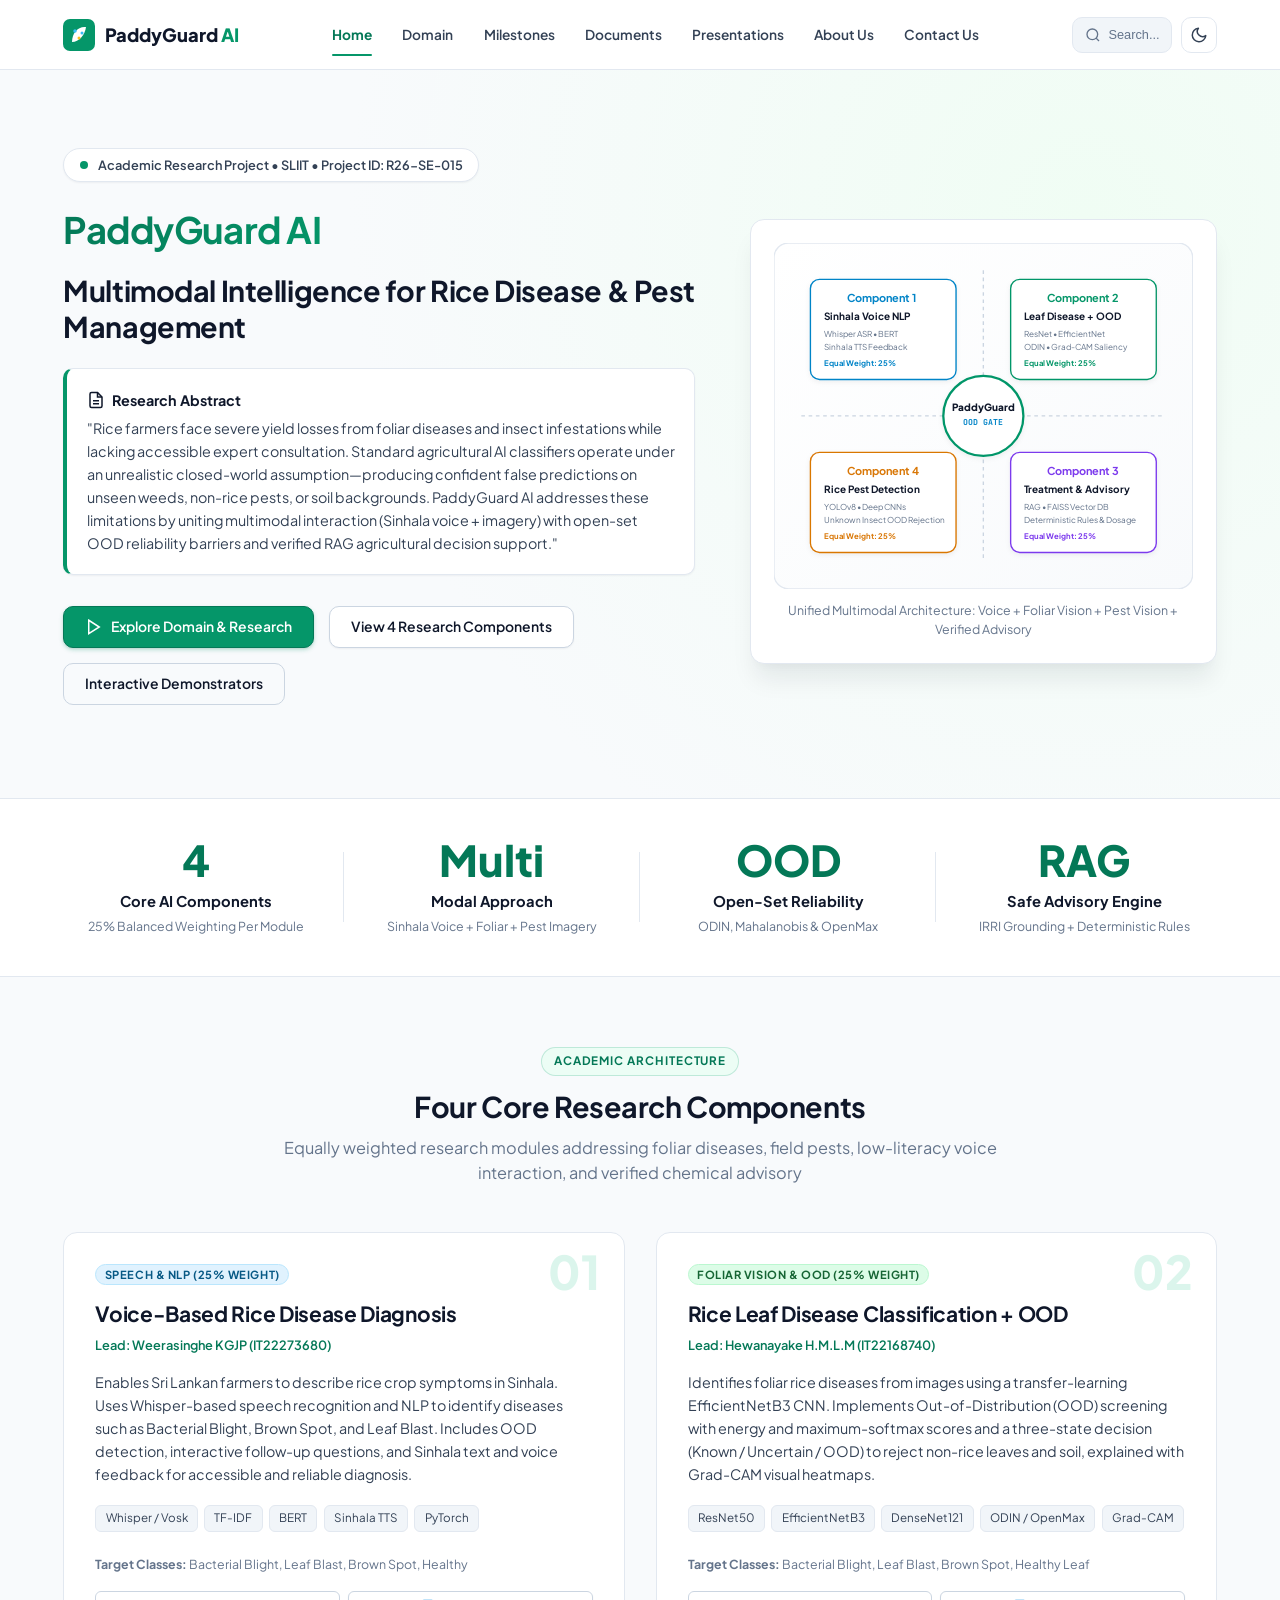
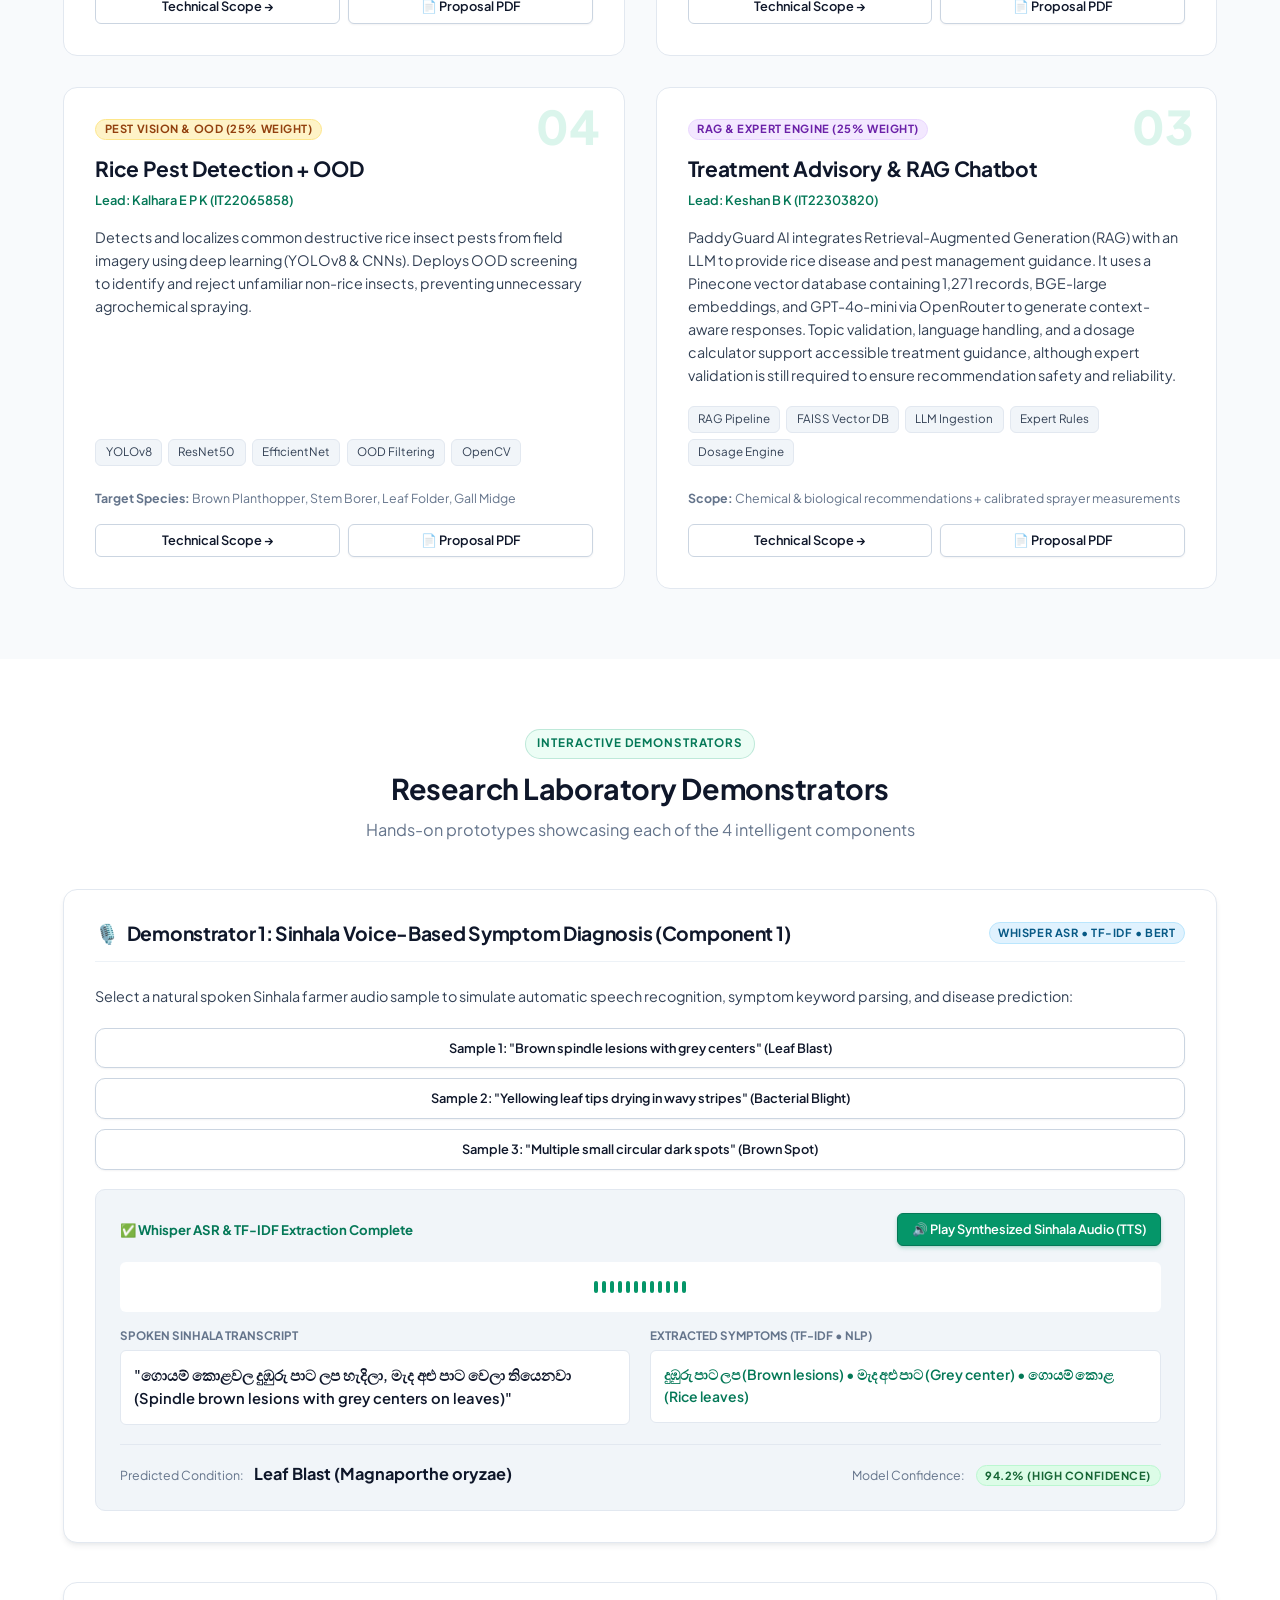
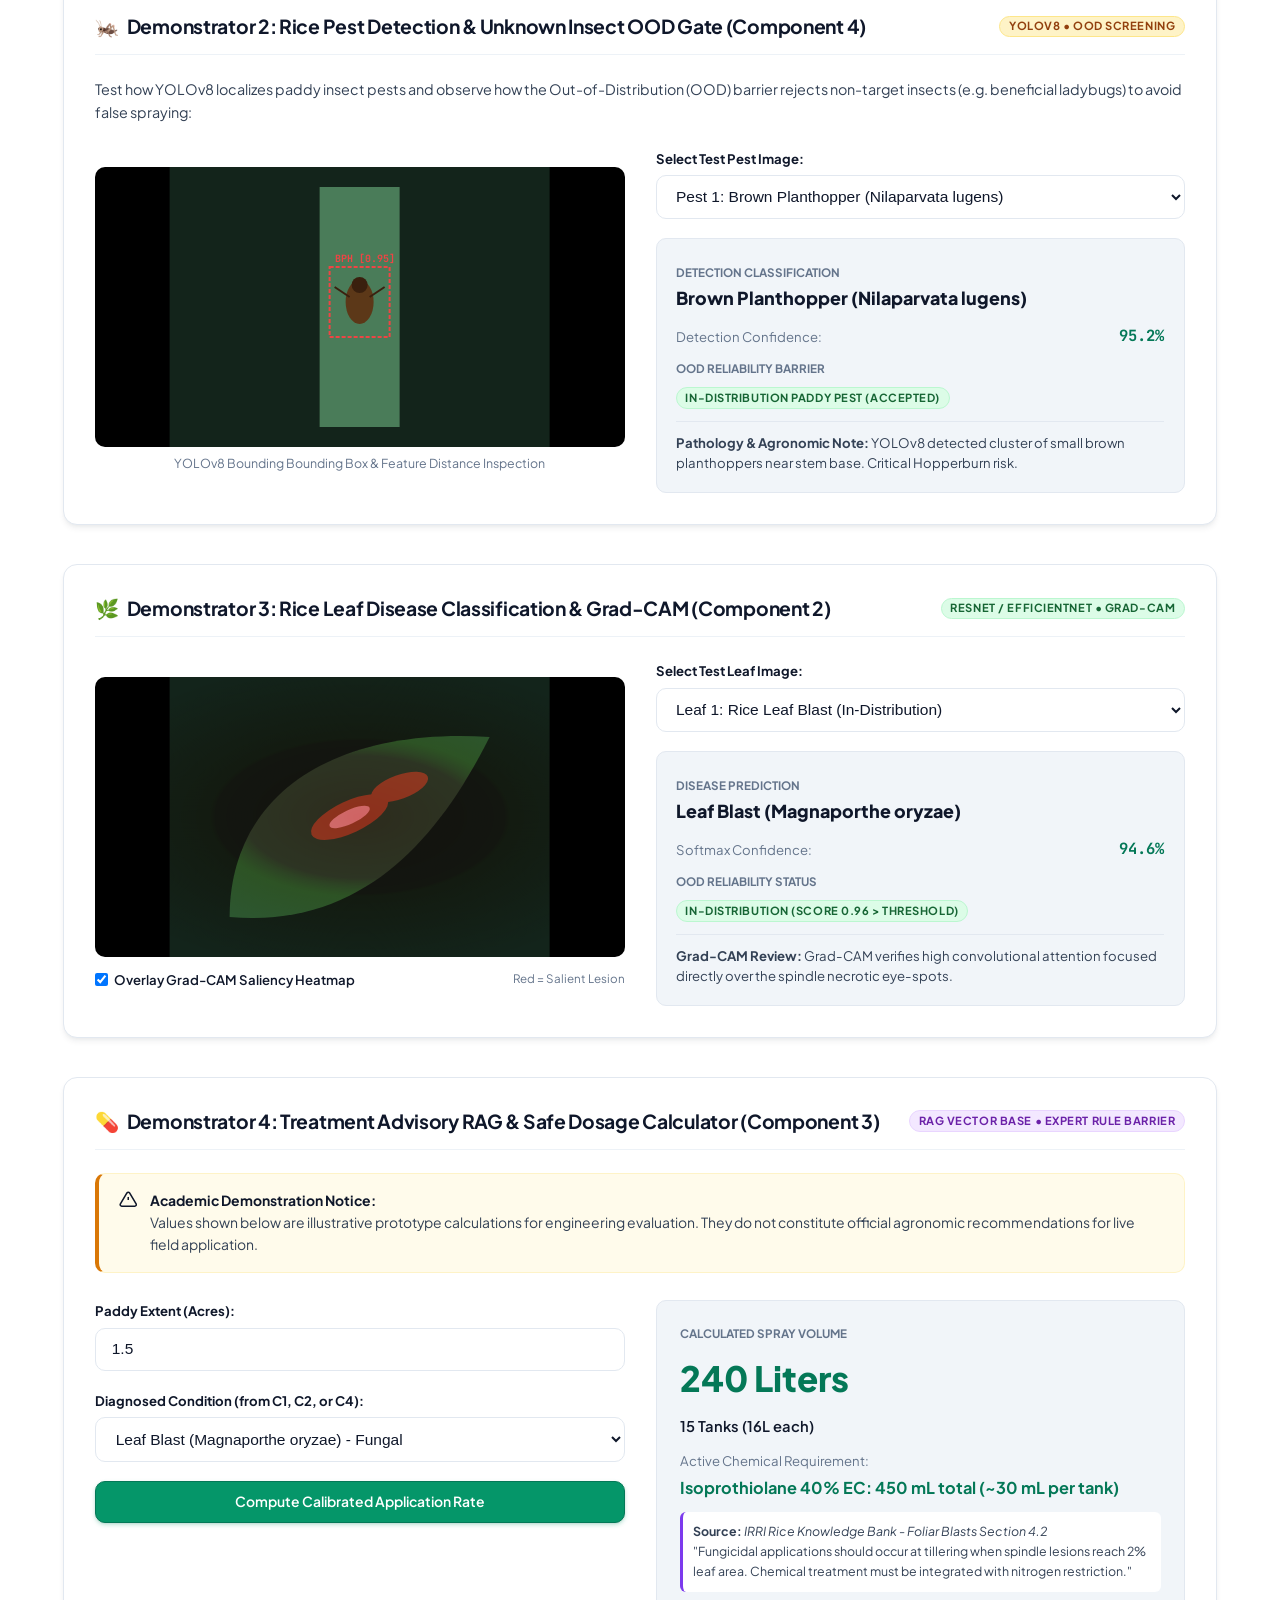
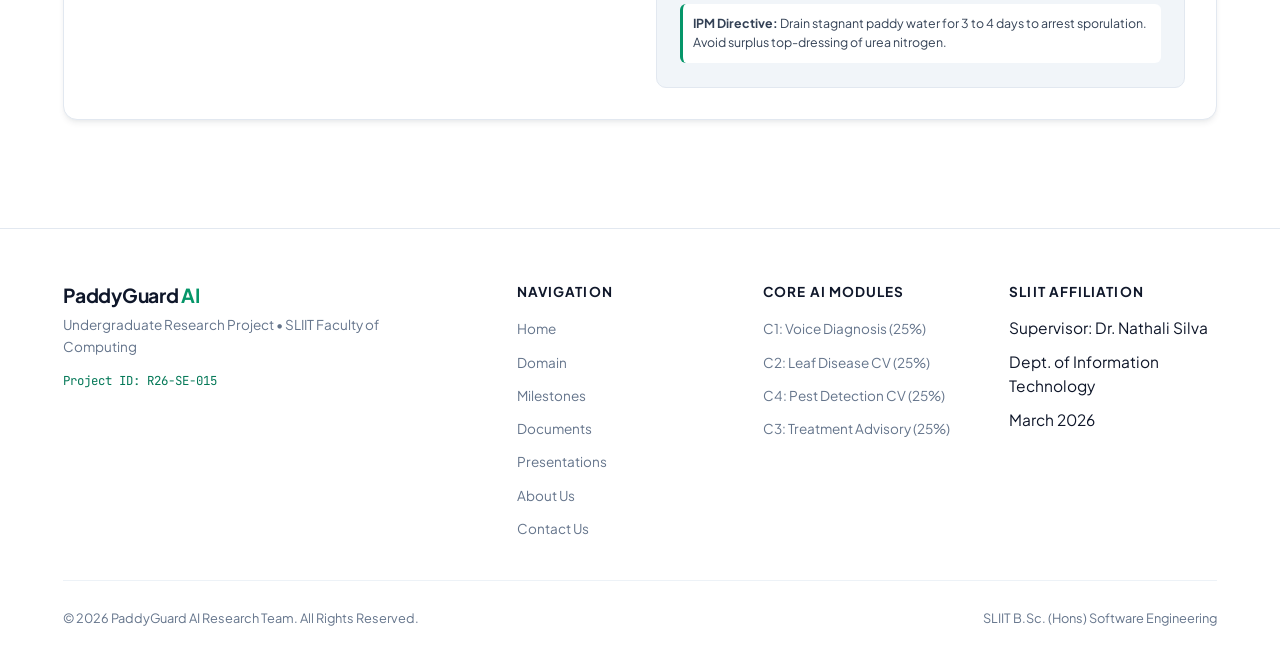
==== commit bc2874ac: "doneeeee" ====
--- a/index.html
+++ b/index.html
@@ -116,12 +116,10 @@
           </div>
           <h1 class="hero-title">
             <span class="gradient-text">PaddyGuard AI</span><br>
-            Multimodal Intelligence for Rice Disease &amp; Pest Management
+            <h2>Multimodal Intelligence for Rice Disease &amp; Pest Management</h2>
           </h1>
           <p class="hero-lead">
-            An integrated research platform combining deep learning foliar disease classification, field pest detection,
-            Sinhala voice-based symptom understanding, Out-of-Distribution (OOD) reliability screening, and
-            knowledge-driven agricultural advisory.
+
           </p>
 
           <div class="hero-abstract-card">
@@ -281,9 +279,10 @@
             <h3 class="component-title">Voice-Based Rice Disease Diagnosis</h3>
             <div class="component-lead-by">Lead: Weerasinghe KGJP (IT22273680)</div>
             <p class="component-desc">
-              Allows smallholder farmers to verbally describe observed crop symptoms in Sinhala. Converts spoken speech
-              into text (Whisper/Vosk), extracts clinical symptom keywords using TF-IDF, and classifies the foliar
-              disease via BERT with synthesized Sinhala voice feedback.
+              Enables Sri Lankan farmers to describe rice crop symptoms in Sinhala. Uses Whisper-based speech
+              recognition and NLP to identify diseases such as Bacterial Blight, Brown Spot, and Leaf Blast. Includes
+              OOD detection, interactive follow-up questions, and Sinhala text and voice feedback for accessible and
+              reliable diagnosis.
             </p>
             <div class="component-tech-pills">
               <span class="tech-pill">Whisper / Vosk</span>
@@ -313,9 +312,9 @@
             <h3 class="component-title">Rice Leaf Disease Classification + OOD</h3>
             <div class="component-lead-by">Lead: Hewanayake H.M.L.M (IT22168740)</div>
             <p class="component-desc">
-              Identifies foliar rice diseases from images using transfer learning CNNs (ResNet50, EfficientNetB3,
-              DenseNet121). Implements Out-of-Distribution (OOD) screening via ODIN and OpenMax to reject non-rice
-              leaves and soil, verified by Grad-CAM visual heatmaps.
+              Identifies foliar rice diseases from images using a transfer-learning EfficientNetB3 CNN. Implements
+              Out-of-Distribution (OOD) screening with energy and maximum-softmax scores and a three-state decision
+              (Known / Uncertain / OOD) to reject non-rice leaves and soil, explained with Grad-CAM visual heatmaps.
             </p>
             <div class="component-tech-pills">
               <span class="tech-pill">ResNet50</span>
@@ -377,9 +376,11 @@
             <h3 class="component-title">Treatment Advisory &amp; RAG Chatbot</h3>
             <div class="component-lead-by">Lead: Keshan B K (IT22303820)</div>
             <p class="component-desc">
-              A dual-layered decision support system combining Retrieval-Augmented Generation (RAG) over verified IRRI
-              &amp; FAO literature with deterministic expert rules and a land acreage dosage calculator to prevent
-              pesticide hallucinations.
+              PaddyGuard AI integrates Retrieval-Augmented Generation (RAG) with an LLM to provide rice disease and pest
+              management guidance. It uses a Pinecone vector database containing 1,271 records, BGE-large embeddings,
+              and GPT-4o-mini via OpenRouter to generate context-aware responses. Topic validation, language handling,
+              and a dosage calculator support accessible treatment guidance, although expert validation is still
+              required to ensure recommendation safety and reliability.
             </p>
             <div class="component-tech-pills">
               <span class="tech-pill">RAG Pipeline</span>
--- a/css/components.css
+++ b/css/components.css
@@ -130,12 +130,17 @@
 }
 
 .hero-title {
-  font-size: 3.25rem;
+  margin-bottom: 1.25rem;
+  color: var(--text-primary);
+}
+
+.hero-title-main {
+  display: block;
+  font-size: 3.35rem;
   font-weight: 800;
   line-height: 1.15;
   letter-spacing: -0.03em;
-  margin-bottom: 1.25rem;
-  color: var(--text-primary);
+  margin-bottom: 0.5rem;
 }
 
 .hero-title .gradient-text {
@@ -148,6 +153,15 @@
   background: linear-gradient(135deg, #34d399, #10b981);
   -webkit-background-clip: text;
   -webkit-text-fill-color: transparent;
+}
+
+.hero-subtitle {
+  display: block;
+  font-size: 1.65rem;
+  font-weight: 600;
+  line-height: 1.35;
+  letter-spacing: -0.02em;
+  color: var(--text-primary);
 }
 
 .hero-lead {
--- a/css/responsive.css
+++ b/css/responsive.css
@@ -71,8 +71,12 @@
 
 /* ==================== 2. LARGE TABLETS (<= 1024px) ==================== */
 @media (max-width: 1024px) {
-  .hero-title {
+  .hero-title-main {
     font-size: 2.75rem;
+  }
+
+  .hero-subtitle {
+    font-size: 1.45rem;
   }
 
   .hero-grid {
@@ -353,9 +357,14 @@
     padding: 2.75rem 0 2rem 0;
   }
 
-  .hero-title {
-    font-size: 1.85rem;
+  .hero-title-main {
+    font-size: 2rem;
     line-height: 1.2;
+  }
+
+  .hero-subtitle {
+    font-size: 1.2rem;
+    line-height: 1.35;
   }
 
   .hero-lead {
@@ -478,8 +487,12 @@
     padding-right: 0.75rem;
   }
 
-  .hero-title {
-    font-size: 1.55rem;
+  .hero-title-main {
+    font-size: 1.6rem;
+  }
+
+  .hero-subtitle {
+    font-size: 1rem;
   }
 
   .page-title {
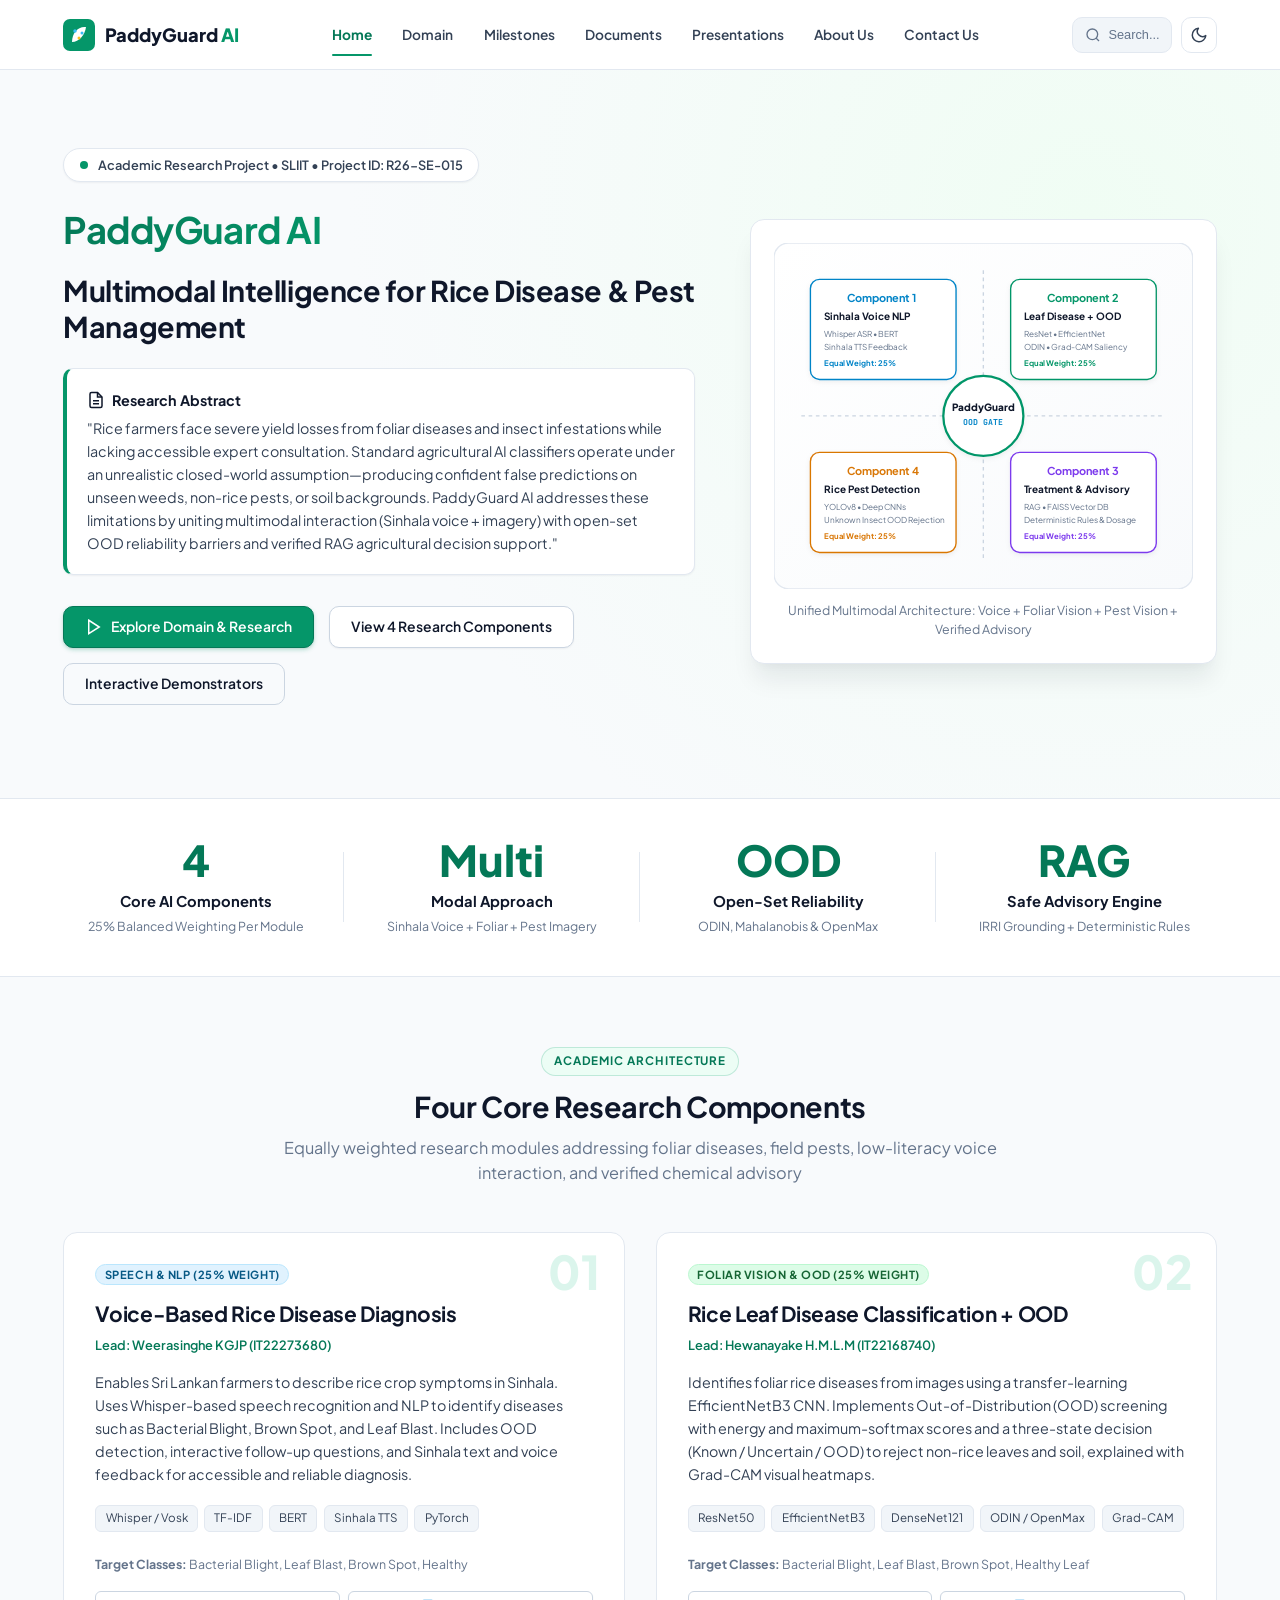
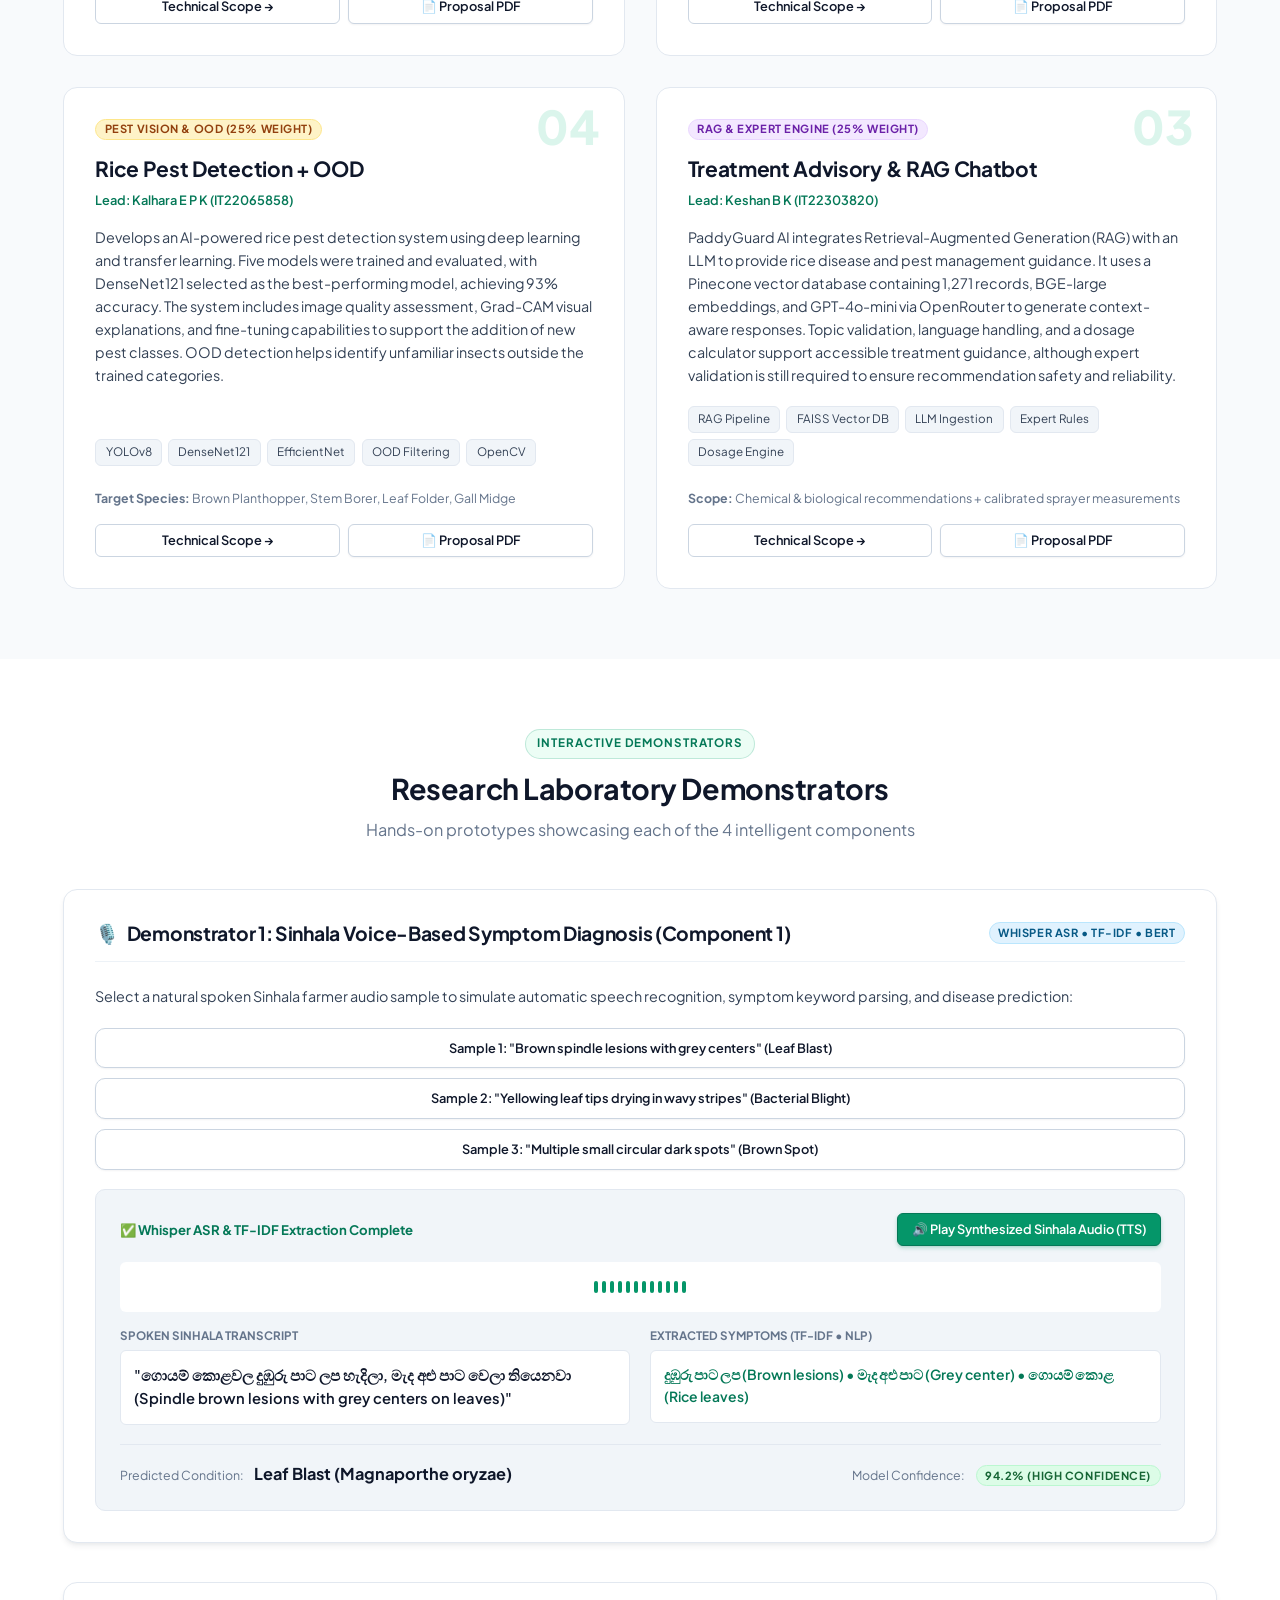
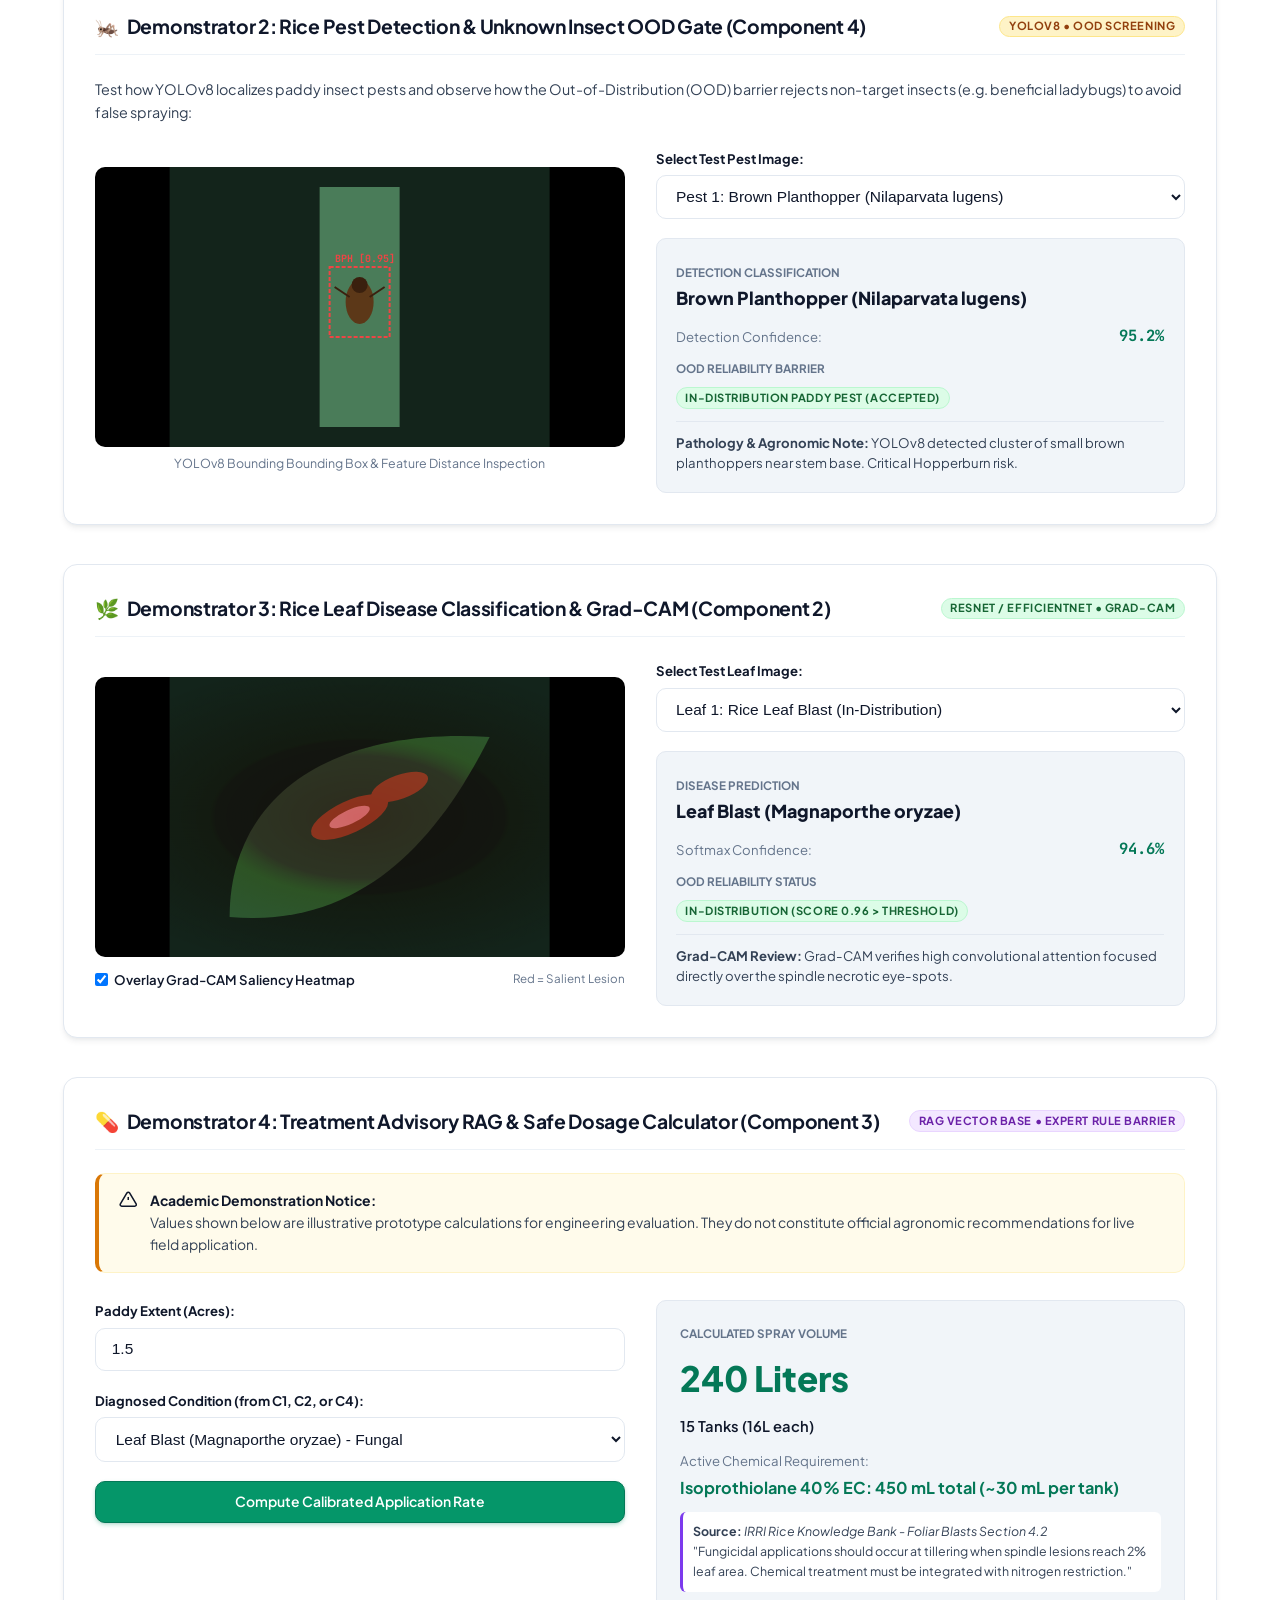
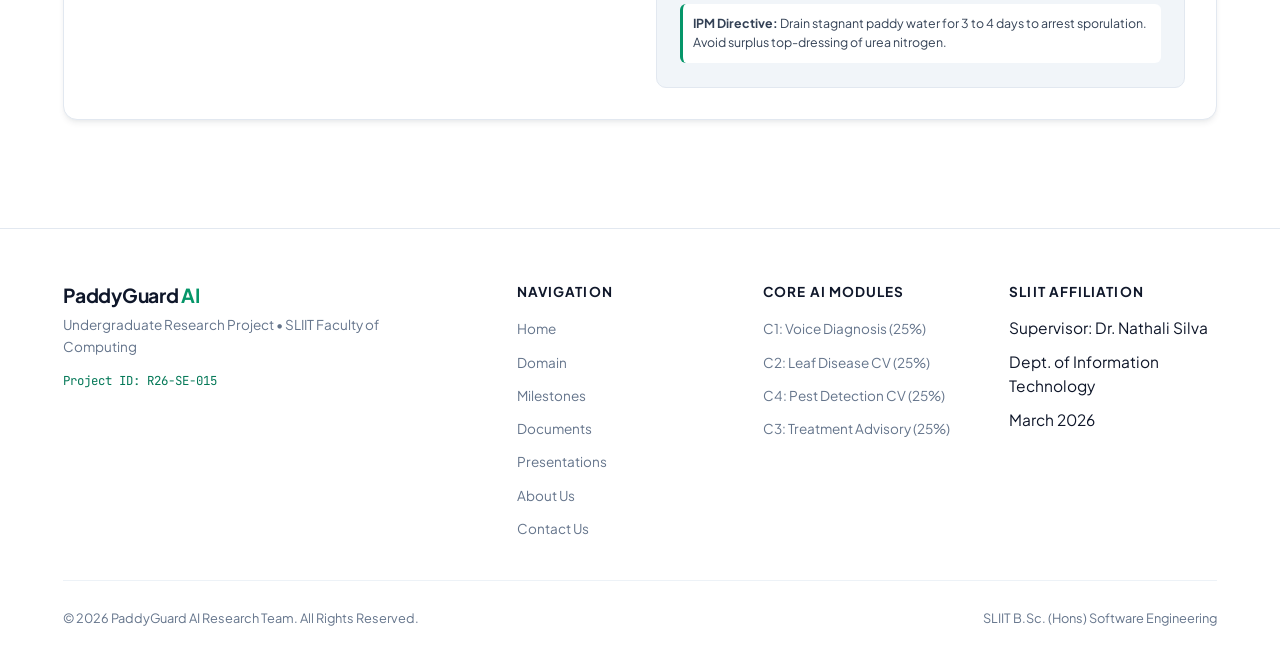
==== commit 1f8d5c04: "ALL DONE" ====
--- a/index.html
+++ b/index.html
@@ -344,13 +344,15 @@
             <h3 class="component-title">Rice Pest Detection + OOD</h3>
             <div class="component-lead-by">Lead: Kalhara E P K (IT22065858)</div>
             <p class="component-desc">
-              Detects and localizes common destructive rice insect pests from field imagery using deep learning (YOLOv8
-              &amp; CNNs). Deploys OOD screening to identify and reject unfamiliar non-rice insects, preventing
-              unnecessary agrochemical spraying.
+              Develops an AI-powered rice pest detection system using deep learning and transfer learning. Five models
+              were trained and evaluated, with DenseNet121 selected as the best-performing model, achieving 93%
+              accuracy. The system includes image quality assessment, Grad-CAM visual explanations, and fine-tuning
+              capabilities to support the addition of new pest classes. OOD detection helps identify unfamiliar insects
+              outside the trained categories.
             </p>
             <div class="component-tech-pills">
               <span class="tech-pill">YOLOv8</span>
-              <span class="tech-pill">ResNet50</span>
+              <span class="tech-pill">DenseNet121</span>
               <span class="tech-pill">EfficientNet</span>
               <span class="tech-pill">OOD Filtering</span>
               <span class="tech-pill">OpenCV</span>
--- a/css/components.css
+++ b/css/components.css
@@ -1183,3 +1183,177 @@
   color: #4ade80;
   border-color: rgba(74, 222, 128, 0.3);
 }
+
+/* ==================== 06. TECH STACK SECTION ==================== */
+.tech-stack-grid {
+  display: grid;
+  grid-template-columns: repeat(4, minmax(0, 1fr));
+  gap: 1.5rem;
+}
+
+.tech-category-card {
+  background: #f0fdf4; /* Soft mint green */
+  border: 1px solid rgba(5, 150, 105, 0.18);
+  border-radius: var(--radius-lg);
+  padding: 1.35rem 1.25rem 1.5rem 1.25rem;
+  box-shadow: 0 4px 12px -2px rgba(15, 23, 42, 0.04), 0 2px 6px -1px rgba(5, 150, 105, 0.05);
+  display: flex;
+  flex-direction: column;
+  transition: transform 0.25s cubic-bezier(0.16, 1, 0.3, 1), box-shadow 0.25s cubic-bezier(0.16, 1, 0.3, 1), border-color 0.25s ease;
+  position: relative;
+  overflow: hidden;
+}
+
+.tech-category-card::before {
+  content: '';
+  position: absolute;
+  top: 0;
+  left: 0;
+  right: 0;
+  height: 3px;
+  background: linear-gradient(90deg, var(--brand-emerald), #34d399);
+  opacity: 0;
+  transition: opacity 0.25s ease;
+}
+
+.tech-category-card:hover {
+  transform: translateY(-5px);
+  box-shadow: 0 14px 28px -6px rgba(15, 23, 42, 0.09), 0 8px 16px -4px rgba(5, 150, 105, 0.12);
+  border-color: rgba(5, 150, 105, 0.38);
+}
+
+.tech-category-card:hover::before {
+  opacity: 1;
+}
+
+.tech-card-header {
+  display: flex;
+  align-items: center;
+  gap: 0.85rem;
+  margin-bottom: 1rem;
+  padding-bottom: 0.8rem;
+  border-bottom: 1px solid rgba(5, 150, 105, 0.14);
+}
+
+.tech-card-icon-wrap {
+  width: 44px;
+  height: 44px;
+  border-radius: var(--radius-md);
+  background: #ffffff;
+  border: 1px solid rgba(5, 150, 105, 0.2);
+  display: flex;
+  align-items: center;
+  justify-content: center;
+  color: var(--brand-forest);
+  box-shadow: var(--shadow-sm);
+  flex-shrink: 0;
+  transition: transform 0.2s ease, background-color 0.2s ease;
+}
+
+.tech-category-card:hover .tech-card-icon-wrap {
+  transform: scale(1.05);
+  background: #ecfdf5;
+  color: var(--brand-emerald-dark);
+}
+
+.tech-card-title {
+  font-size: 1.05rem;
+  font-weight: 700;
+  letter-spacing: -0.01em;
+  color: #064e3b; /* Dark green heading */
+  line-height: 1.3;
+  margin: 0;
+}
+
+.tech-badges-list {
+  display: flex;
+  flex-wrap: wrap;
+  gap: 0.55rem;
+  align-content: flex-start;
+  align-items: center;
+}
+
+.tech-chip {
+  display: inline-flex;
+  align-items: center;
+  gap: 0.45rem;
+  padding: 0.4rem 0.75rem;
+  background: #ffffff;
+  border: 1px solid rgba(5, 150, 105, 0.22);
+  border-radius: var(--radius-full);
+  font-size: 0.815rem;
+  font-weight: 600;
+  color: #065f46;
+  box-shadow: 0 1px 2px rgba(15, 23, 42, 0.03);
+  transition: transform 0.18s ease, background-color 0.18s ease, border-color 0.18s ease, color 0.18s ease, box-shadow 0.18s ease;
+  cursor: default;
+  user-select: none;
+}
+
+.tech-chip:hover {
+  transform: translateY(-2px);
+  background: #ffffff;
+  border-color: var(--brand-emerald);
+  color: #047857;
+  box-shadow: 0 4px 8px -1px rgba(5, 150, 105, 0.16);
+}
+
+.tech-chip-icon {
+  width: 15px;
+  height: 15px;
+  flex-shrink: 0;
+  display: inline-flex;
+  align-items: center;
+  justify-content: center;
+}
+
+.tech-chip-icon svg {
+  width: 100%;
+  height: 100%;
+}
+
+/* Dark theme support for Tech Stack */
+[data-theme="dark"] .tech-category-card {
+  background: rgba(6, 78, 59, 0.18);
+  border-color: rgba(16, 185, 129, 0.25);
+  box-shadow: 0 4px 12px -2px rgba(0, 0, 0, 0.3);
+}
+
+[data-theme="dark"] .tech-category-card:hover {
+  background: rgba(6, 78, 59, 0.26);
+  border-color: rgba(52, 211, 153, 0.45);
+  box-shadow: 0 14px 28px -6px rgba(0, 0, 0, 0.45), 0 8px 16px -4px rgba(16, 185, 129, 0.2);
+}
+
+[data-theme="dark"] .tech-card-header {
+  border-bottom-color: rgba(16, 185, 129, 0.2);
+}
+
+[data-theme="dark"] .tech-card-icon-wrap {
+  background: #0f172a;
+  border-color: rgba(16, 185, 129, 0.3);
+  color: #34d399;
+}
+
+[data-theme="dark"] .tech-category-card:hover .tech-card-icon-wrap {
+  background: #132729;
+  color: #6ee7b7;
+}
+
+[data-theme="dark"] .tech-card-title {
+  color: #a7f3d0;
+}
+
+[data-theme="dark"] .tech-chip {
+  background: #0f172a;
+  border-color: rgba(52, 211, 153, 0.25);
+  color: #e2e8f0;
+}
+
+[data-theme="dark"] .tech-chip:hover {
+  background: #162534;
+  border-color: #34d399;
+  color: #6ee7b7;
+  box-shadow: 0 4px 10px rgba(16, 185, 129, 0.2);
+}
+
--- a/css/responsive.css
+++ b/css/responsive.css
@@ -88,6 +88,11 @@
     grid-template-columns: repeat(2, minmax(0, 1fr));
   }
 
+  .tech-stack-grid {
+    grid-template-columns: repeat(2, minmax(0, 1fr));
+    gap: 1.25rem;
+  }
+
   .stats-grid {
     grid-template-columns: repeat(2, 1fr);
     gap: 1.5rem;
@@ -199,6 +204,11 @@
     gap: 1.5rem;
   }
 
+  .tech-stack-grid {
+    grid-template-columns: repeat(2, minmax(0, 1fr));
+    gap: 1.15rem;
+  }
+
   .gradcam-grid,
   .dosage-calc-grid,
   .voice-details-grid {
@@ -307,6 +317,11 @@
     grid-template-columns: 1fr;
     gap: 2rem;
   }
+
+  .tech-stack-grid {
+    grid-template-columns: 1fr;
+    gap: 1rem;
+  }
 }
 
 /* ==================== 5. SMARTPHONES (<= 576px) ==================== */
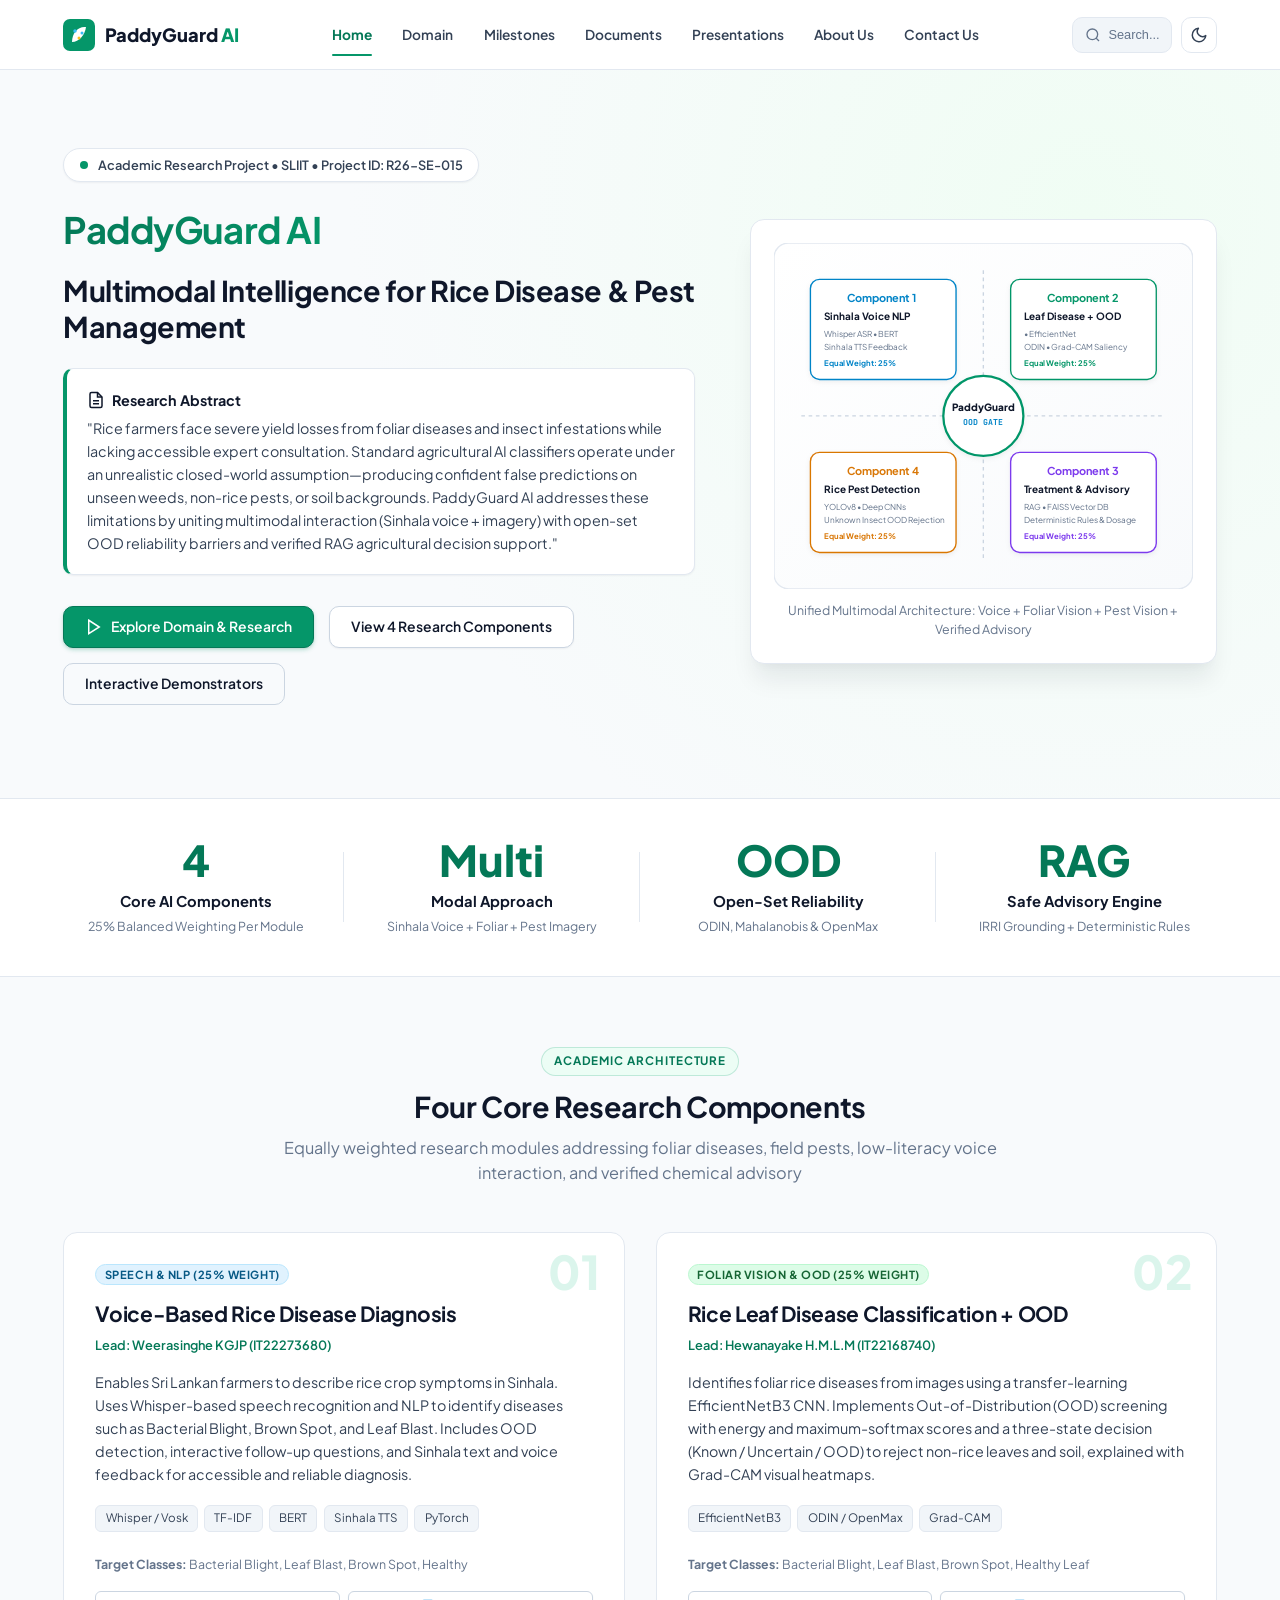
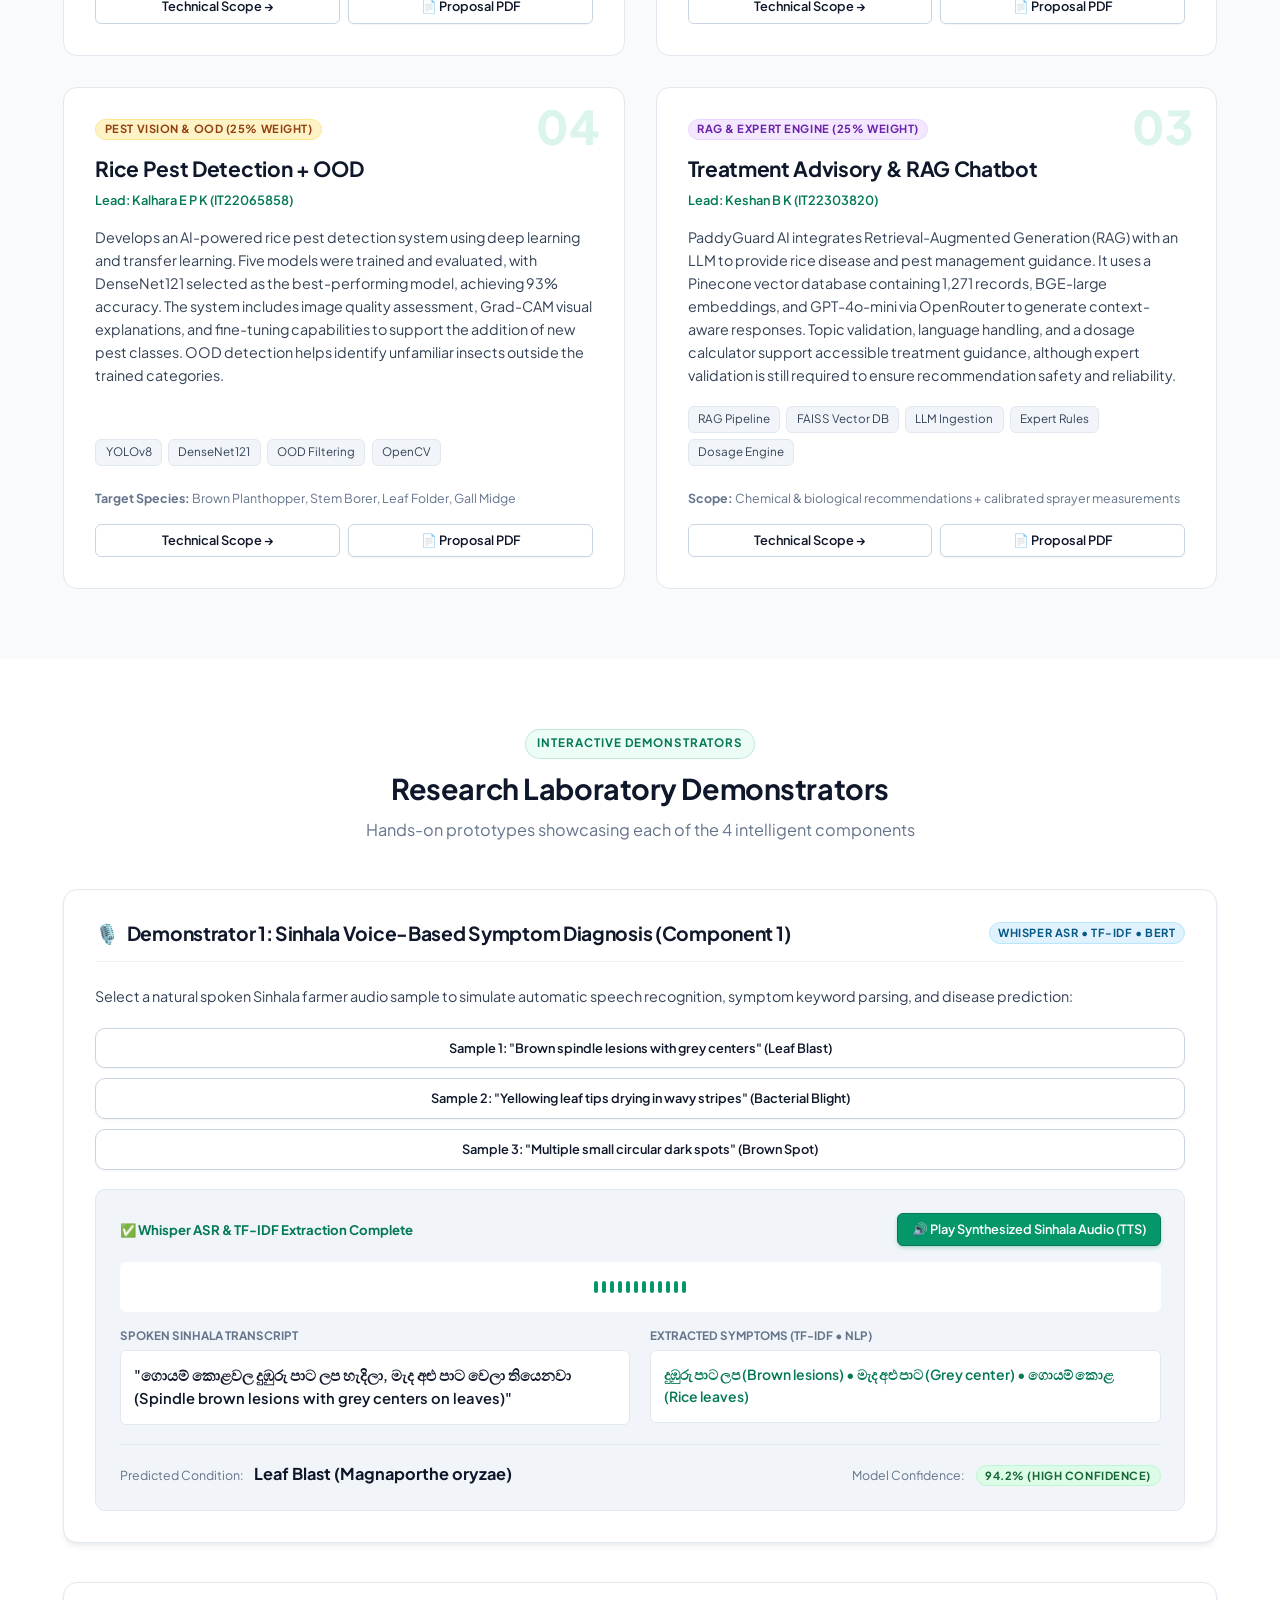
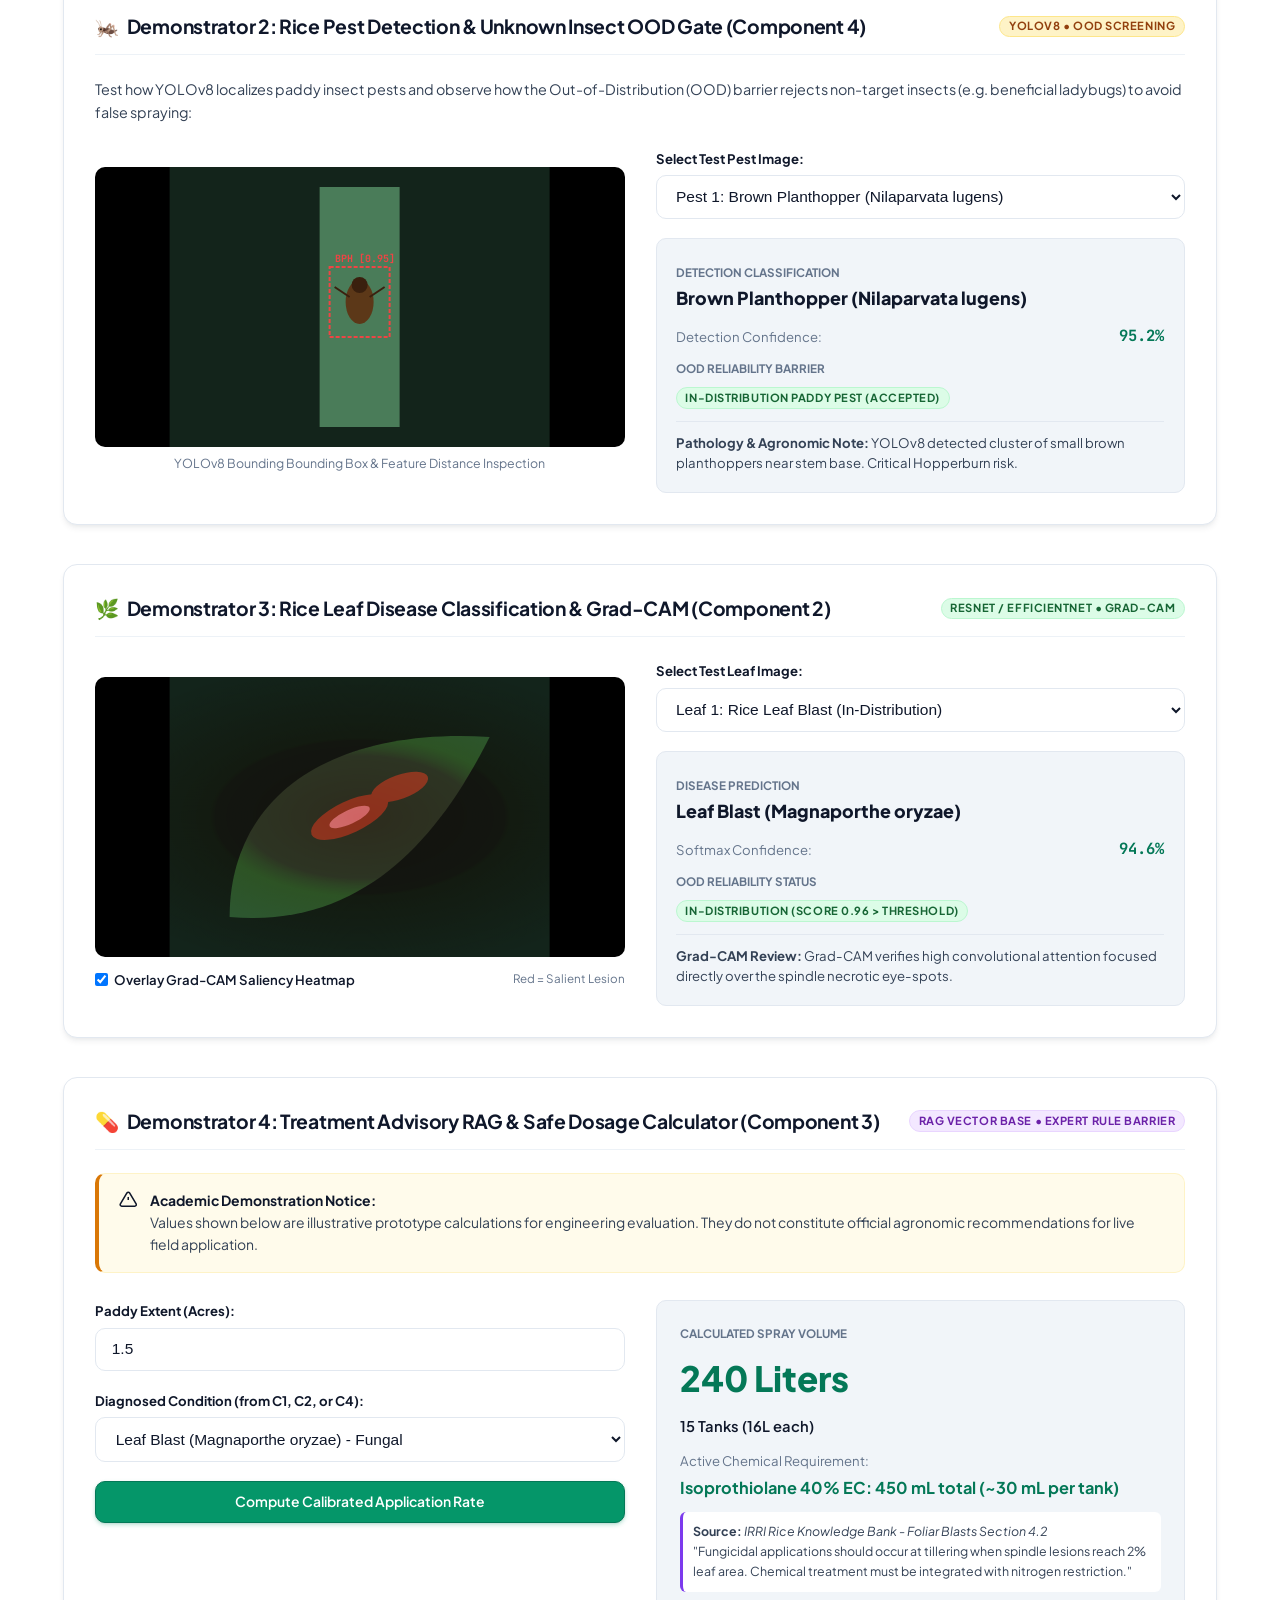
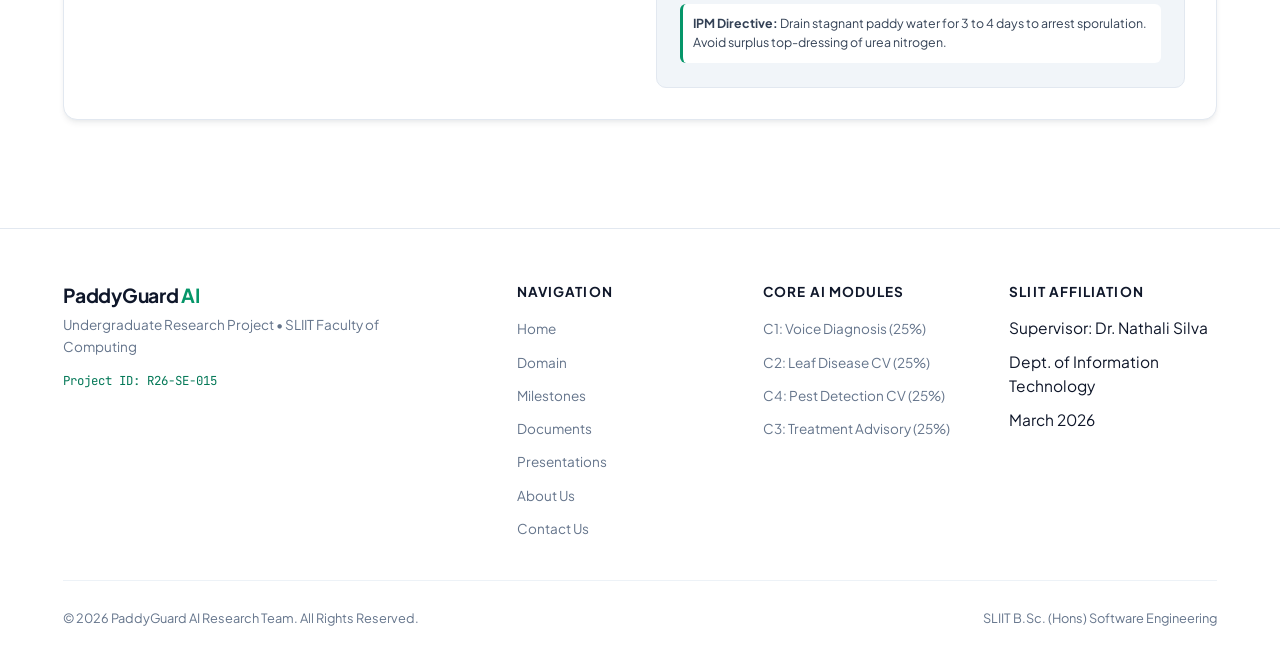
==== commit 7840018e: "refactor:" ====
--- a/index.html
+++ b/index.html
@@ -200,7 +200,7 @@
             <text x="275" y="65" font-size="18">🌿</text>
             <text x="300" y="65" font-size="12" font-weight="700" fill="#059669">Component 2</text>
             <text x="275" y="85" font-size="11" font-weight="700" fill="#0f172a">Leaf Disease + OOD</text>
-            <text x="275" y="103" font-size="9" fill="#64748b">ResNet &bull; EfficientNet</text>
+            <text x="275" y="103" font-size="9" fill="#64748b">&bull; EfficientNet</text>
             <text x="275" y="118" font-size="9" fill="#64748b">ODIN &bull; Grad-CAM Saliency</text>
             <text x="275" y="135" font-size="8.5" font-weight="700" fill="#059669">Equal Weight: 25%</text>
 
@@ -317,9 +317,9 @@
               (Known / Uncertain / OOD) to reject non-rice leaves and soil, explained with Grad-CAM visual heatmaps.
             </p>
             <div class="component-tech-pills">
-              <span class="tech-pill">ResNet50</span>
+              
               <span class="tech-pill">EfficientNetB3</span>
-              <span class="tech-pill">DenseNet121</span>
+              
               <span class="tech-pill">ODIN / OpenMax</span>
               <span class="tech-pill">Grad-CAM</span>
             </div>
@@ -353,7 +353,7 @@
             <div class="component-tech-pills">
               <span class="tech-pill">YOLOv8</span>
               <span class="tech-pill">DenseNet121</span>
-              <span class="tech-pill">EfficientNet</span>
+              
               <span class="tech-pill">OOD Filtering</span>
               <span class="tech-pill">OpenCV</span>
             </div>
--- a/css/components.css
+++ b/css/components.css
@@ -1184,6 +1184,28 @@
   border-color: rgba(74, 222, 128, 0.3);
 }
 
+.form-error-banner {
+  display: none;
+  background: #fee2e2;
+  color: #991b1b;
+  border: 1px solid #fca5a5;
+  border-radius: var(--radius-md);
+  padding: 1.25rem;
+  margin-bottom: 1.5rem;
+  font-size: 0.925rem;
+}
+
+[data-theme="dark"] .form-error-banner {
+  background: rgba(239, 68, 68, 0.2);
+  color: #f87171;
+  border-color: rgba(248, 113, 113, 0.3);
+}
+
+@keyframes spin {
+  from { transform: rotate(0deg); }
+  to { transform: rotate(360deg); }
+}
+
 /* ==================== 06. TECH STACK SECTION ==================== */
 .tech-stack-grid {
   display: grid;
